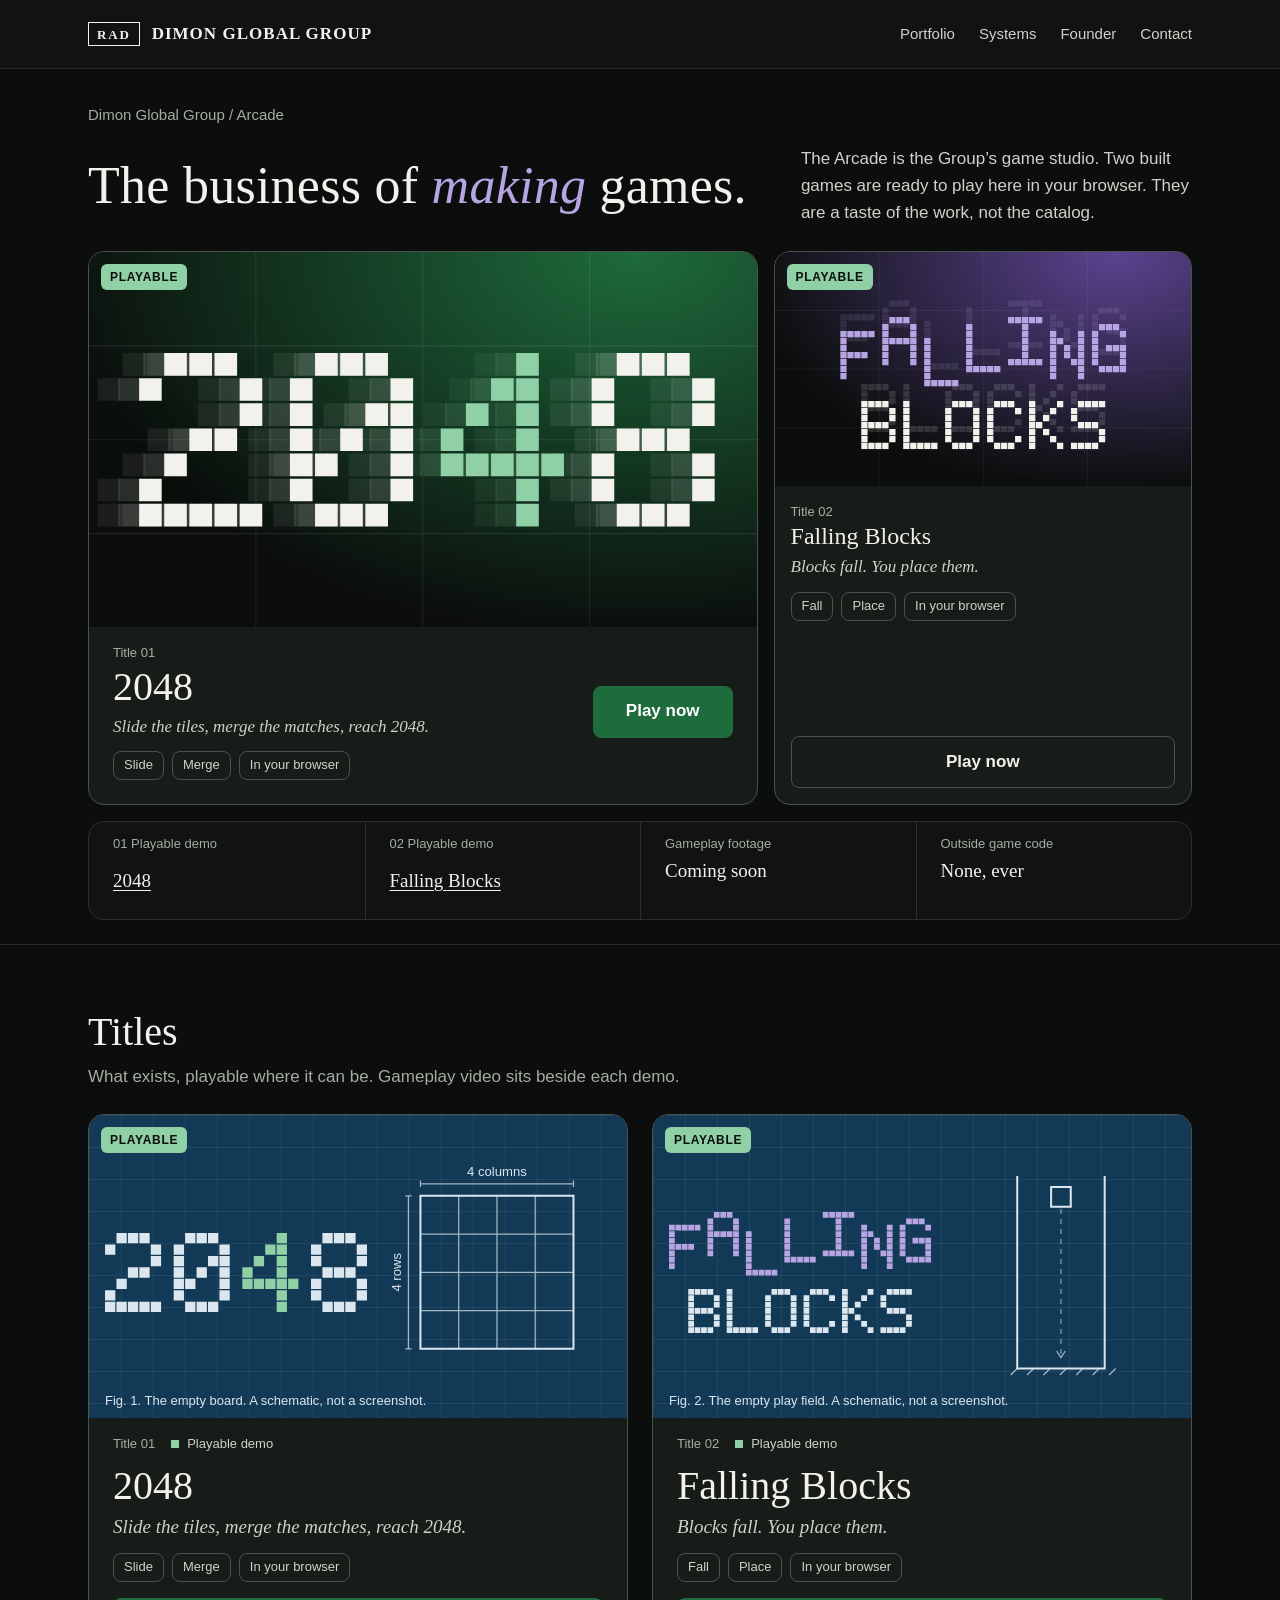
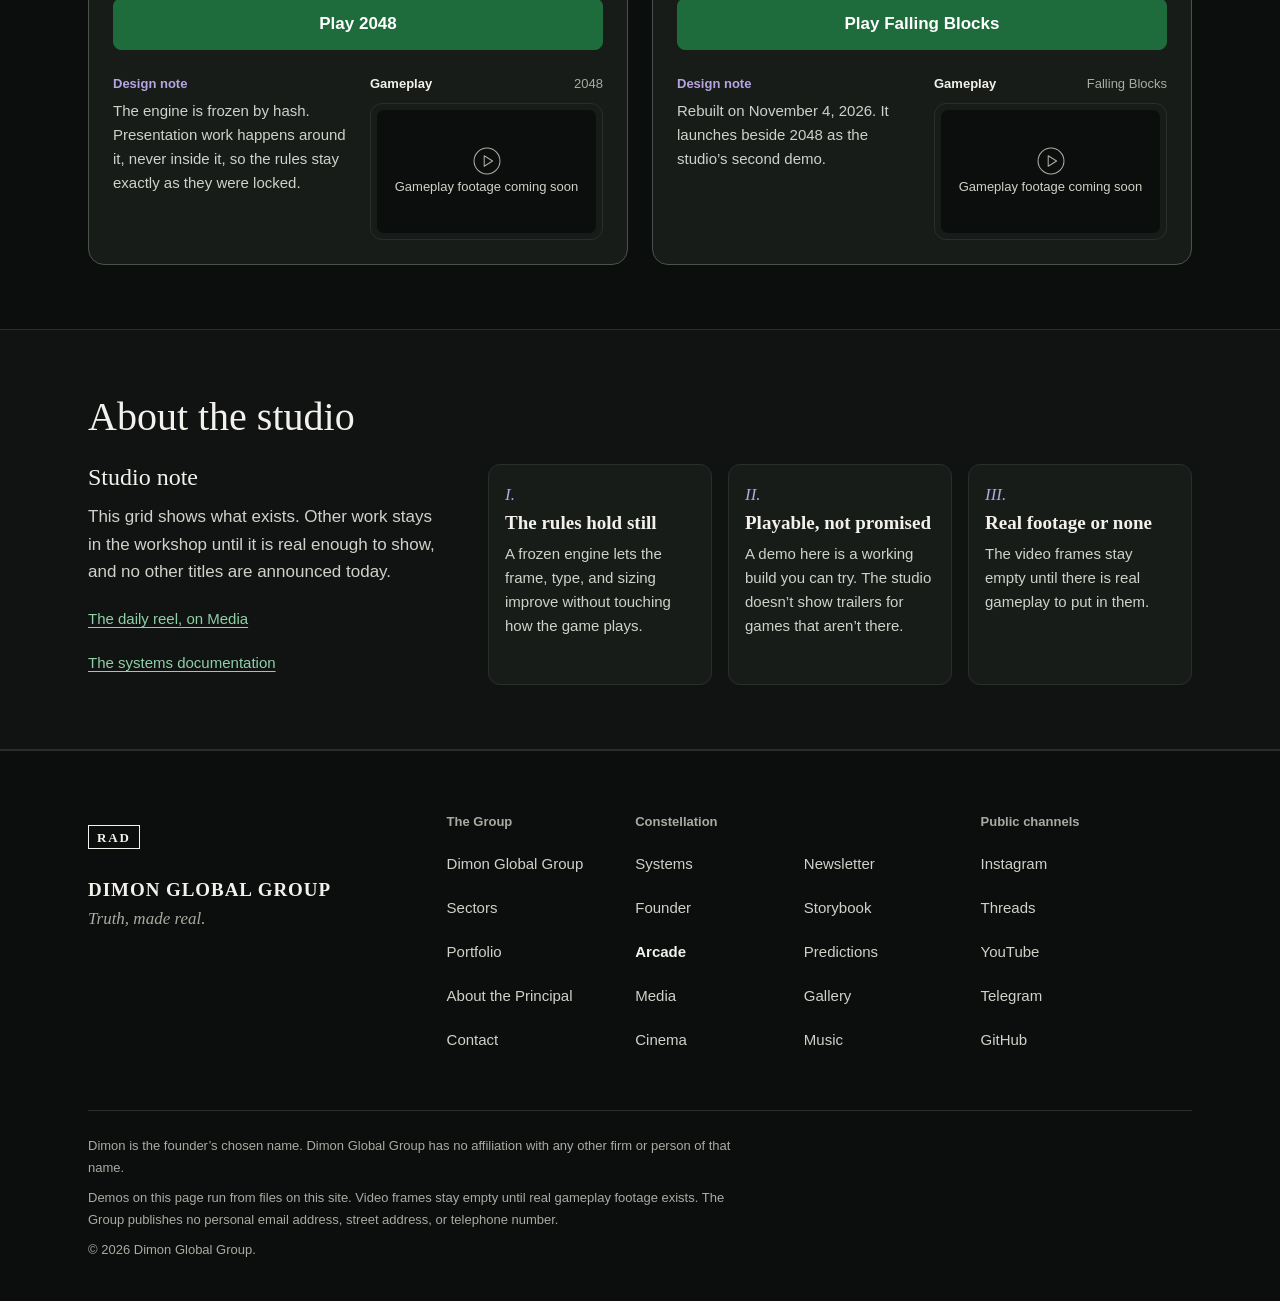
==== dgg-arcade/index.html @ 3ca81ced "Responsive Standard v1: phone-first touch layer — 44px targets, wrapping nav, text floors (CSS only," ====
<!doctype html>
<html lang="en">
<head>
<meta charset="utf-8" />
<meta name="viewport" content="width=device-width, initial-scale=1" />
<meta name="description" content="The Arcade is the game studio of Dimon Global Group: the business of making games. Two built games are playable here, a taste of the work and not the catalog." />
<link rel="canonical" href="https://dimonglobalgroup.github.io/dgg-arcade/" />
<meta property="og:type" content="website" />
<meta property="og:site_name" content="Dimon Global Group" />
<meta property="og:title" content="Arcade — Dimon Global Group" />
<meta property="og:description" content="The Arcade is the game studio of Dimon Global Group: the business of making games. Two built games are playable here, a taste of the work and not the catalog." />
<meta property="og:url" content="https://dimonglobalgroup.github.io/dgg-arcade/" />
<meta name="twitter:card" content="summary" />
<meta name="twitter:title" content="Arcade — Dimon Global Group" />
<meta name="twitter:description" content="The Arcade is the game studio of Dimon Global Group: the business of making games. Two built games are playable here, a taste of the work and not the catalog." />
<script type="application/ld+json">
{"@context": "https://schema.org", "@type": "WebPage", "name": "Arcade — Dimon Global Group", "url": "https://dimonglobalgroup.github.io/dgg-arcade/", "description": "The Arcade is the game studio of Dimon Global Group: the business of making games. Two built games are playable here, a taste of the work and not the catalog.", "isPartOf": {"@type": "WebSite", "name": "Dimon Global Group", "url": "https://dimonglobalgroup.com/"}, "publisher": {"@type": "Organization", "name": "Dimon Global Group", "url": "https://dimonglobalgroup.com/"}}
</script>
<title>Arcade — Dimon Global Group</title>
<meta name="theme-color" content="#101312" />
<link rel="icon" href="data:image/svg+xml,%3Csvg xmlns='http://www.w3.org/2000/svg' viewBox='0 0 64 64'%3E%3Crect width='64' height='64' fill='%23101312'/%3E%3Ctext x='32' y='43' font-family='Georgia,serif' font-size='32' fill='%23f2f1ec' text-anchor='middle'%3ED%3C/text%3E%3C/svg%3E" />
<style>
/* DGG-TOKENS:BEGIN - identical in every page of the estate */
:root{
  /* Colour: ink range (flagship hero and footer values) */
  --ink-950:#0b0e0c; --ink-900:#101312; --ink-800:#181c19;
  --ink-line:#2b2f2c; --ink-line-strong:#4a524b;
  --bone-100:#f2f1ec; --bone-300:#cfd2c9; --bone-500:#a7aca2;
  /* Colour: paper range (flagship body and founder values) */
  --paper-0:#ffffff; --paper-100:#f5f4f0; --paper-200:#eceae3;
  --paper-line:#d8d5cb; --paper-line-strong:#b9b5a8;
  --graphite-900:#16181a; --graphite-700:#3c4043; --graphite-500:#5d6157;
  /* Colour: the two identity accents, one tone for each surface */
  --green-300:#8fd0a6; --green-700:#1e6b3c; --green-600:#2a8a50;
  --purple-300:#b7a4e3; --purple-700:#5b4390;
  --blueprint:#123a56; --blueprint-text:#dbe6ee;

  /* Surface roles: ink is the default surface */
  --surface:var(--ink-900); --surface-raised:var(--ink-800);
  --text:var(--bone-100); --text-soft:var(--bone-300); --text-muted:var(--bone-500);
  --line:var(--ink-line); --line-strong:var(--ink-line-strong);
  --accent:var(--green-300); --accent-2:var(--purple-300);

  /* Type */
  --serif:Georgia, "Times New Roman", Times, serif;
  --sans:-apple-system, "Segoe UI", "Helvetica Neue", Helvetica, Arial, sans-serif;
  --mono:ui-monospace, "SF Mono", Menlo, Consolas, "Liberation Mono", monospace;
  --t-xs:.8125rem; --t-sm:.9375rem; --t-base:1.0625rem; --t-md:1.1875rem; --t-lg:1.5rem;
  --t-xl:clamp(1.75rem, 1.4rem + 1.4vw, 2.5rem);
  --t-2xl:clamp(2.5rem, 1.7rem + 3.6vw, 4.5rem);
  --t-display:clamp(3.5rem, 1.6rem + 7vw, 6.25rem);

  /* Space: 8px grid */
  --s-1:.25rem; --s-2:.5rem; --s-3:.75rem; --s-4:1rem; --s-5:1.5rem;
  --s-6:2rem; --s-7:3rem; --s-8:4rem; --s-9:6rem; --s-10:8rem;

  /* Layout */
  --w-page:74rem; --w-read:45rem; --gutter:clamp(1rem, .4rem + 3vw, 2.5rem);
  --header-h:4.25rem;
}
.on-paper{
  --surface:var(--paper-100); --surface-raised:var(--paper-0);
  --text:var(--graphite-900); --text-soft:var(--graphite-700); --text-muted:var(--graphite-500);
  --line:var(--paper-line); --line-strong:var(--paper-line-strong);
  --accent:var(--green-700); --accent-2:var(--purple-700);
}
.on-ink{
  --surface:var(--ink-900); --surface-raised:var(--ink-800);
  --text:var(--bone-100); --text-soft:var(--bone-300); --text-muted:var(--bone-500);
  --line:var(--ink-line); --line-strong:var(--ink-line-strong);
  --accent:var(--green-300); --accent-2:var(--purple-300);
}
/* DGG-TOKENS:END */
/* DGG-COMPONENTS:BEGIN - shared base, header, footer, buttons */
*,*::before,*::after{ box-sizing:border-box; }
html{ scroll-behavior:smooth; scroll-padding-top:calc(var(--header-h) + var(--s-4)); -webkit-text-size-adjust:100%; }
body{ margin:0; background:var(--surface); color:var(--text); font-family:var(--sans); font-size:var(--t-base); line-height:1.6; -webkit-font-smoothing:antialiased; }
img{ display:block; max-width:100%; height:auto; }
h1,h2,h3,h4{ font-family:var(--serif); font-weight:500; line-height:1.15; margin:0; }
p{ margin:0; }
a{ color:var(--accent); text-decoration:underline; text-decoration-thickness:1px; text-underline-offset:.18em; }
a:hover{ text-decoration-thickness:2px; }
:focus-visible{ outline:2px solid var(--accent); outline-offset:3px; }
.on-paper,.on-ink{ background:var(--surface); color:var(--text); }
.wrap{ max-width:var(--w-page); margin-inline:auto; padding-inline:var(--gutter); }
.skip-link{ position:absolute; left:-9999px; top:0; z-index:50; background:var(--paper-0); color:var(--graphite-900); padding:var(--s-3) var(--s-4); font-size:var(--t-sm); font-weight:600; }
.skip-link:focus{ left:0; }
.visually-hidden{ position:absolute; width:1px; height:1px; overflow:hidden; clip-path:inset(50%); white-space:nowrap; }

.topbar{ position:sticky; top:0; z-index:20; background:var(--ink-900); border-bottom:1px solid var(--ink-line); }
.topbar-in{ display:flex; align-items:center; justify-content:space-between; gap:var(--s-5); min-height:var(--header-h); }
.brand{ display:inline-flex; align-items:center; gap:var(--s-3); color:var(--bone-100); text-decoration:none; }
.mono-mark{ font-family:var(--serif); font-weight:600; font-size:var(--t-xs); letter-spacing:.14em; border:1.5px solid currentColor; padding:.3125rem .5rem .25rem; line-height:1; white-space:nowrap; }
.brand-name{ font-family:var(--serif); font-weight:600; font-size:var(--t-base); letter-spacing:.06em; white-space:nowrap; }
.nav{ display:flex; gap:var(--s-5); font-size:var(--t-sm); }
.nav a{ color:var(--bone-300); text-decoration:none; padding-block:var(--s-2); }
.nav a:hover{ color:var(--green-300); }
.nav a[aria-current="page"]{ color:var(--bone-100); box-shadow:inset 0 -1px 0 var(--green-300); }

.btn{ display:inline-block; padding:.75rem 1.375rem; font-size:var(--t-sm); font-weight:600; border:1px solid var(--line-strong); color:var(--text); text-decoration:none; }
.btn:hover{ border-color:var(--accent); color:var(--accent); }
.btn-solid{ background:var(--green-700); border-color:var(--green-700); color:#fff; }
.btn-solid:hover{ background:var(--green-600); border-color:var(--green-600); color:#fff; }
.btn-row{ display:flex; flex-wrap:wrap; gap:var(--s-3); }

.sec-head{ border-top:1px solid var(--line-strong); padding-top:var(--s-5); margin-bottom:var(--s-6); }
.sec-head h2{ font-size:var(--t-xl); }
.sec-head p{ color:var(--text-muted); margin-top:var(--s-2); }

.frame{ position:relative; border:1px solid var(--line-strong); padding:.625rem; background:var(--surface-raised); }
.frame-inner{ position:relative; overflow:hidden; background:var(--ink-950); }
.frame-inner img{ position:relative; width:100%; object-fit:cover; }
.frame-fallback{ position:absolute; inset:0; display:grid; place-items:center; color:var(--bone-500); }
img.img-missing{ opacity:0; }

.site-foot{ background:var(--ink-950); color:var(--bone-100); border-top:1px solid var(--ink-line); }
.foot-top{ display:grid; grid-template-columns:minmax(14rem,1fr) 2.4fr; gap:var(--s-7); padding-block:var(--s-8) var(--s-7); }
.foot-name{ font-family:var(--serif); font-size:var(--t-md); font-weight:600; letter-spacing:.05em; margin-top:var(--s-4); }
.foot-tag{ font-family:var(--serif); font-style:italic; color:var(--bone-500); }
.foot-nav{ display:grid; grid-template-columns:1fr 2fr 1.35fr; gap:var(--s-6); font-size:var(--t-sm); }
.foot-nav h2{ font-family:var(--sans); font-size:var(--t-xs); font-weight:600; color:var(--bone-500); margin-bottom:var(--s-3); }
.foot-nav ul{ list-style:none; margin:0; padding:0; }
.foot-nav .two-col{ columns:2; column-gap:var(--s-5); }
.foot-nav li{ break-inside:avoid; padding-block:.125rem; }
.foot-nav a{ color:var(--bone-300); text-decoration:none; }
.foot-nav a:hover{ color:var(--green-300); text-decoration:underline; }
.foot-nav a[aria-current="page"]{ color:var(--bone-100); font-weight:600; }
.foot-legal{ border-top:1px solid var(--ink-line); padding-block:var(--s-5) var(--s-6); font-size:var(--t-xs); color:var(--bone-500); line-height:1.7; }
.foot-legal p{ max-width:92ch; margin-bottom:var(--s-2); }

@media (max-width:56rem){
  .foot-top{ grid-template-columns:1fr; gap:var(--s-6); }
  .foot-nav{ grid-template-columns:1fr 1fr; }
  .foot-nav > div:nth-child(2){ grid-column:1 / -1; grid-row:1; }
}
@media (max-width:40rem){
  html{ scroll-padding-top:calc(var(--header-h) + var(--s-7)); }
  .topbar-in{ flex-wrap:wrap; gap:0; padding-block:var(--s-2); }
  .nav{ width:100%; justify-content:space-between; gap:var(--s-3); }
  .brand-name{ font-size:var(--t-sm); }
}
@media (prefers-reduced-motion:reduce){
  html{ scroll-behavior:auto; }
  *,*::before,*::after{ animation:none !important; transition:none !important; }
}
/* DGG-COMPONENTS:END */
/* Shared page parts, same values as the portal */
.hero{ border-bottom:1px solid var(--line); overflow:hidden; }
.hero-eyebrow{ color:var(--text-muted); font-size:var(--t-sm); }
.hero-eyebrow a{ display:inline-flex; align-items:center; min-height:2.75rem; color:inherit; text-decoration:none; }
.hero-eyebrow a:hover{ color:var(--accent); text-decoration:underline; }
.hero-lede{ color:var(--text-soft); max-width:60ch; }
.hero-strip{ display:grid; grid-template-columns:repeat(4,1fr); margin:0; }
.hero-strip > div{ padding:var(--s-3) var(--s-5) var(--s-4); border-left:1px solid var(--line); }
.hero-strip > div:first-child{ border-left:none; }
.hero-strip dt{ color:var(--text-muted); font-size:var(--t-xs); }
.hero-strip dd{ margin:var(--s-1) 0 0; font-family:var(--serif); font-size:var(--t-md); line-height:1.3; }
.hero-strip a{ display:inline-flex; align-items:center; min-width:2.75rem; min-height:2.75rem; color:inherit; }
.hero-strip a:hover{ color:var(--accent); }
.band{ padding-block:var(--s-8); }
.status{ display:inline-flex; align-items:center; gap:var(--s-2); font-size:var(--t-sm); color:var(--text-soft); }
.status::before{ content:""; width:.5rem; height:.5rem; }
.status-live::before{ background:var(--accent); }

/* Arcade storefront skin */
body{ --r-card:1rem; --r-tile:.75rem; --r-ctl:.5rem; background:var(--ink-950); }
.nav a{ display:inline-flex; align-items:center; min-height:2.75rem; }
.topbar .brand,.site-foot .brand{ min-height:2.75rem; }
.foot-nav a{ display:inline-flex; align-items:center; min-width:2.75rem; min-height:2.75rem; }
.foot-nav li{ padding-block:0; }

.btn{ display:inline-flex; align-items:center; justify-content:center; min-height:2.75rem; border-radius:var(--r-ctl); line-height:1.2; text-align:center; }
.btn-sm{ padding:.5rem .875rem; font-size:var(--t-xs); background:var(--ink-950); color:var(--text); font-family:inherit; cursor:pointer; }
.btn-play{ min-height:3.25rem; padding-inline:2rem; font-size:var(--t-base); }

/* One palette per title. Covers, badges and marks all read from these. */
.t-2048{ --tile-ground:var(--green-700); --mark-accent:var(--green-300); }
.t-fb{ --tile-ground:var(--purple-700); --mark-accent:var(--purple-300); }

.badge{ display:inline-flex; align-items:center; min-height:1.625rem; padding:.125rem .5625rem; border-radius:.375rem; background:var(--green-300); color:var(--ink-950); font-size:.75rem; font-weight:700; letter-spacing:.06em; line-height:1; white-space:nowrap; }

.tags{ display:flex; flex-wrap:wrap; gap:var(--s-2); list-style:none; margin:0; padding:0; font-size:var(--t-xs); color:var(--text-soft); }
.tags li{ padding:.1875rem .625rem; border:1px solid var(--line-strong); border-radius:var(--r-ctl); }

/* Store header */
.store-head{ display:grid; grid-template-columns:minmax(0,1.7fr) minmax(0,1fr); gap:var(--s-2) var(--s-7); align-items:center; padding-block:var(--s-5) var(--s-5); }
.store-head .hero-eyebrow{ grid-column:1 / -1; }
.store-head h1{ font-size:clamp(2.25rem, 1.7rem + 2vw, 3.25rem); font-weight:400; line-height:1.04; letter-spacing:.005em; }
.store-head h1 em{ color:var(--accent-2); }

/* Feature slots */
.store-feature{ display:grid; grid-template-columns:minmax(0,1.6fr) minmax(0,1fr); gap:var(--s-4); }
.feat{ display:flex; flex-direction:column; min-width:0; border:1px solid var(--line-strong); border-radius:var(--r-card); background:var(--surface-raised); overflow:hidden; }
.cover{ position:relative; aspect-ratio:16 / 9; color:var(--bone-100); background:radial-gradient(130% 150% at 82% 0, var(--tile-ground) 0, var(--ink-950) 68%); }
.cover svg{ position:absolute; inset:0; width:100%; height:100%; fill:currentColor; }
.m-a{ fill:var(--mark-accent, currentColor); }
.cover .field{ stroke:currentColor; stroke-width:1; opacity:.09; fill:none; }
.cover .trail{ opacity:.14; }
.cover .trail-2{ opacity:.07; }
.cover .badge{ position:absolute; left:var(--s-3); top:var(--s-3); }
.feat-body{ flex:1; display:grid; grid-template-columns:minmax(0,1fr) auto; gap:var(--s-2) var(--s-5); align-items:center; padding:var(--s-4) var(--s-5) var(--s-5); }
.feat-copy{ min-width:0; }
.feat-no{ font-size:var(--t-xs); color:var(--text-muted); }
.feat-title{ font-size:var(--t-xl); }
.feat-one{ font-family:var(--serif); font-style:italic; color:var(--text-soft); margin:var(--s-1) 0 var(--s-3); line-height:1.5; }
.feat-side .feat-title{ font-size:var(--t-lg); }
.feat-side .feat-body{ grid-template-columns:minmax(0,1fr); align-items:start; padding:var(--s-4); grid-template-rows:1fr auto; gap:var(--s-4); }
.feat-side .btn{ width:100%; }

.hero-strip{ margin-block:var(--s-4) var(--s-5); border:1px solid var(--line); border-radius:var(--r-card); background:var(--surface); }

/* Library */
.sec-head{ border-top:none; padding-top:0; margin-bottom:var(--s-5); }
.titles{ display:grid; grid-template-columns:repeat(2,minmax(0,1fr)); gap:var(--s-5); }
.title-card{ display:grid; grid-template-rows:auto 1fr; min-width:0; border:1px solid var(--line-strong); border-radius:var(--r-card); background:var(--surface-raised); overflow:hidden; }

.demo{ display:flex; flex-direction:column; min-width:0; }
.demo [hidden]{ display:none; }
.demo-bar{ position:absolute; z-index:3; left:0; right:0; display:flex; align-items:center; justify-content:space-between; gap:var(--s-3); padding:var(--s-3); pointer-events:none; }
.demo-bar > *{ pointer-events:auto; }
.demo-actions{ display:flex; gap:var(--s-2); }
.demo{ position:relative; }
.demo-stage{ position:relative; aspect-ratio:16 / 9; background:var(--blueprint); background-image:linear-gradient(rgba(219,230,238,.07) 1px, transparent 1px), linear-gradient(90deg, rgba(219,230,238,.07) 1px, transparent 1px); background-size:2rem 2rem; overflow:hidden; }
.demo-stage iframe{ position:absolute; inset:0; width:100%; height:100%; border:0; background:var(--ink-950); z-index:2; }
.demo-poster{ position:absolute; inset:0; margin:0; display:grid; grid-template-columns:minmax(0,1.15fr) minmax(0,1fr); gap:var(--s-4); align-items:center; padding:3rem var(--s-4) 2.25rem; color:var(--blueprint-text); }
.demo-poster .mark{ width:100%; height:auto; max-height:100%; }
.demo-poster .schem{ width:100%; height:100%; min-height:0; }
.demo-poster .schem *{ vector-effect:non-scaling-stroke; }
.demo-poster .ln{ fill:none; stroke:currentColor; stroke-width:1.25; opacity:.72; }
.demo-poster .ln-b{ fill:none; stroke:currentColor; stroke-width:2; }
.demo-poster .dash{ fill:none; stroke:currentColor; stroke-width:1; stroke-dasharray:5 5; opacity:.72; }
.demo-poster .dim{ fill:currentColor; font-family:var(--sans); font-size:24px; }
.demo-poster figcaption{ position:absolute; left:var(--s-4); right:var(--s-4); bottom:var(--s-2); font-size:var(--t-xs); line-height:1.35; }
.demo-msg{ position:absolute; left:var(--s-4); right:var(--s-4); top:3.25rem; z-index:4; background:var(--ink-950); color:var(--bone-100); border:1px solid var(--ink-line-strong); border-radius:var(--r-ctl); padding:var(--s-2) var(--s-3); font-size:var(--t-sm); }

.title-side{ display:flex; flex-direction:column; min-width:0; padding:var(--s-4) var(--s-5) var(--s-5); }
.title-side .no{ display:flex; flex-wrap:wrap; gap:var(--s-1) var(--s-4); align-items:center; font-size:var(--t-xs); color:var(--text-muted); }
.title-side .status{ font-size:var(--t-xs); }
.title-side h3{ font-size:var(--t-xl); margin-top:var(--s-2); }
.title-side .one{ font-family:var(--serif); font-style:italic; font-size:var(--t-md); color:var(--text-soft); margin:var(--s-1) 0 var(--s-3); line-height:1.5; }
.title-actions{ display:flex; margin-top:var(--s-4); }
.title-actions .btn{ flex:1; }
.is-playing .demo-play{ display:none; }

.title-more{ display:grid; grid-template-columns:minmax(0,1fr) minmax(0,1fr); gap:var(--s-5); margin-top:auto; padding-top:var(--s-5); align-items:start; }
.note-label{ font-size:var(--t-xs); font-weight:600; color:var(--accent-2); }
.design{ color:var(--text-soft); font-size:var(--t-sm); margin-top:var(--s-1); max-width:52ch; }

.watch{ margin:0; }
.watch-head{ display:flex; justify-content:space-between; gap:var(--s-3); font-size:var(--t-xs); color:var(--text-muted); padding-bottom:var(--s-2); }
.watch-head b{ color:var(--text); font-weight:600; }
.frame{ border-color:var(--line); border-radius:var(--r-tile); padding:.375rem; }
.frame-inner{ border-radius:.4375rem; }
.watch-screen{ aspect-ratio:16 / 9; display:grid; place-content:center; justify-items:center; gap:var(--s-1); color:var(--bone-300); text-align:center; padding:var(--s-2); }
.watch-screen video{ position:absolute; inset:0; width:100%; height:100%; object-fit:contain; background:var(--ink-950); }
.watch-glyph{ width:1.75rem; height:1.75rem; color:var(--bone-500); }
.watch-screen p{ font-size:var(--t-xs); line-height:1.3; }

/* A launched title takes the whole row, with its footage frame beside the demo. */
.titles.has-player .title-card{ grid-column:1 / -1; grid-template-columns:minmax(0,1.5fr) minmax(0,1fr); grid-template-rows:auto; }
.title-card.is-playing{ order:-1; border-color:var(--accent); }
.titles.has-player .title-more{ grid-template-columns:minmax(0,1fr); }
.is-playing .demo-bar{ position:static; flex-wrap:wrap; min-height:3.5rem; padding:var(--s-2) var(--s-4); border-bottom:1px solid var(--line); background:var(--surface-raised); }
.is-playing .demo-stage{ aspect-ratio:auto; flex:1 0 auto; height:clamp(30rem, 74vh, 40rem); min-height:30rem; }

/* About the studio */
.studio{ background:var(--surface); border-block:1px solid var(--line); }
.note-card{ display:grid; grid-template-columns:minmax(0,1fr) minmax(0,2fr); gap:var(--s-6) var(--s-7); }
.note-card h3{ font-size:var(--t-lg); }
.note-card .lead{ color:var(--text-soft); margin-top:var(--s-3); max-width:44ch; }
.note-card .more{ margin-top:var(--s-3); font-size:var(--t-sm); display:flex; flex-direction:column; align-items:flex-start; }
.note-card .more a{ display:inline-flex; align-items:center; min-height:2.75rem; }
.practice{ margin:0; padding:0; list-style:none; display:grid; grid-template-columns:repeat(3,minmax(0,1fr)); gap:var(--s-4); }
.practice li{ padding:var(--s-4); border:1px solid var(--line); border-radius:var(--r-tile); background:var(--surface-raised); }
.practice .pn{ font-family:var(--serif); font-style:italic; color:var(--accent-2); }
.practice h4{ font-size:var(--t-md); font-weight:600; margin-top:var(--s-1); }
.practice p{ font-size:var(--t-sm); color:var(--text-soft); margin-top:var(--s-2); }

@media (max-width:72rem){
  .title-more{ grid-template-columns:minmax(0,1fr); }
}
@media (max-width:62rem){
  .store-head{ grid-template-columns:1fr; }
  .store-feature{ grid-template-columns:1fr; }
  .feat-side{ display:grid; grid-template-columns:minmax(0,1fr) minmax(0,1fr); }
  .note-card{ grid-template-columns:1fr; }
  .demo-stage{ aspect-ratio:3 / 2; }
  .demo-poster{ padding:3rem var(--s-3) 3rem; gap:var(--s-3); }
  .demo-poster figcaption{ left:var(--s-3); right:var(--s-3); }
  .demo-poster .dim{ font-size:32px; }
  .titles.has-player .title-card{ grid-template-columns:minmax(0,1fr); }
}
@media (max-width:48rem){
  .band{ padding-block:var(--s-7); }
  .hero-strip{ grid-template-columns:1fr 1fr; }
  .hero-strip > div:nth-child(odd){ border-left:none; }
  .hero-strip > div:nth-child(n+3){ border-top:1px solid var(--line); }
  .titles{ grid-template-columns:minmax(0,1fr); }
  .practice{ grid-template-columns:minmax(0,1fr); }
}
@media (max-width:40rem){
  .feat-body{ grid-template-columns:minmax(0,1fr); padding:var(--s-4); gap:var(--s-4); }
  .feat-body .btn{ width:100%; }
  .feat-side{ display:flex; }
  .is-playing .demo-stage{ height:calc(100vh - 11rem); height:calc(100svh - 11rem); min-height:26rem; max-height:40rem; }
  .is-playing .demo-bar{ padding-inline:var(--s-3); }
  .title-side{ padding:var(--s-4); }
}
@media (hover:hover){
  .feat,.title-card{ transition:border-color .15s ease; }
  .feat:hover,.title-card:hover{ border-color:var(--accent); }
}
</style>
<style>
/* ==== ESTATE RESPONSIVE STANDARD v1 — 2026-11-10 ====
   Phone-first touch layer for the whole public estate (Robert's order,
   Nov 10 2026: every public page adapts to phone, tablet, and desktop).
   Additive only: every rule sits inside the small-screen query below,
   so desktop rendering is unchanged. No images touched; CSS sizing only.
   Standard + regression gate: RESPONSIVE-STANDARD.md in this project.
   Verify at 390 / 768 / 1280 before any deploy. */
@media (max-width: 820px) {
  .brand { min-height: 44px; display: inline-flex; align-items: center; }
  .topbar .nav { flex-wrap: wrap; }
  .topbar .nav a { min-height: 44px; display: inline-flex; align-items: center; padding-left: .55rem; padding-right: .55rem; }
  .foot-nav a { min-height: 44px; display: flex; align-items: center; }
  .constellation a { min-height: 44px; }
  .toc a { min-height: 44px; display: flex; align-items: center; }
  .tabs a, .jump a, .rail a { min-height: 44px; display: inline-flex; align-items: center; padding-left: .55rem; padding-right: .55rem; }
  .btn { min-height: 44px; display: inline-flex; align-items: center; justify-content: center; }
  img, video, canvas { max-width: 100%; height: auto; }
  p.more a { min-height: 44px; display: inline-flex; align-items: center; }
}
</style>
</head>
<body>
<a class="skip-link" href="#main">Skip to content</a>
<header class="topbar">
  <div class="wrap topbar-in">
    <a class="brand" href="https://dimonglobalgroup.com/" aria-label="Dimon Global Group, home">
      <span class="mono-mark">RAD</span>
      <span class="brand-name">DIMON GLOBAL GROUP</span>
    </a>
    <nav class="nav" aria-label="Primary">
      <a href="https://dimonglobalgroup.com/#portfolio">Portfolio</a>
      <a href="https://dimonglobalgroup.github.io/">Systems</a>
      <a href="https://dimonglobalgroup.github.io/dgg-founder/">Founder</a>
      <a href="https://dimonglobalgroup.com/#contact">Contact</a>
    </nav>
  </div>
</header>
<svg width="0" height="0" class="visually-hidden" aria-hidden="true" focusable="false">
  <symbol id="mark-2048" viewBox="0 0 229 69"><path d="M10 0h9v9h-9zM20 0h9v9h-9zM30 0h9v9h-9zM0 10h9v9h-9zM40 10h9v9h-9zM40 20h9v9h-9zM20 30h9v9h-9zM30 30h9v9h-9zM10 40h9v9h-9zM0 50h9v9h-9zM0 60h9v9h-9zM10 60h9v9h-9zM20 60h9v9h-9zM30 60h9v9h-9zM40 60h9v9h-9zM70 0h9v9h-9zM80 0h9v9h-9zM90 0h9v9h-9zM60 10h9v9h-9zM100 10h9v9h-9zM60 20h9v9h-9zM90 20h9v9h-9zM100 20h9v9h-9zM60 30h9v9h-9zM80 30h9v9h-9zM100 30h9v9h-9zM60 40h9v9h-9zM70 40h9v9h-9zM100 40h9v9h-9zM60 50h9v9h-9zM100 50h9v9h-9zM70 60h9v9h-9zM80 60h9v9h-9zM90 60h9v9h-9zM190 0h9v9h-9zM200 0h9v9h-9zM210 0h9v9h-9zM180 10h9v9h-9zM220 10h9v9h-9zM180 20h9v9h-9zM220 20h9v9h-9zM190 30h9v9h-9zM200 30h9v9h-9zM210 30h9v9h-9zM180 40h9v9h-9zM220 40h9v9h-9zM180 50h9v9h-9zM220 50h9v9h-9zM190 60h9v9h-9zM200 60h9v9h-9zM210 60h9v9h-9z" /><path class="m-a" d="M150 0h9v9h-9zM140 10h9v9h-9zM150 10h9v9h-9zM130 20h9v9h-9zM150 20h9v9h-9zM120 30h9v9h-9zM150 30h9v9h-9zM120 40h9v9h-9zM130 40h9v9h-9zM140 40h9v9h-9zM150 40h9v9h-9zM160 40h9v9h-9zM150 50h9v9h-9zM150 60h9v9h-9z" /></symbol>
  <symbol id="mark-fb" viewBox="0 0 409 189"><path class="m-a" d="M0 20h9v9h-9zM10 20h9v9h-9zM20 20h9v9h-9zM30 20h9v9h-9zM40 20h9v9h-9zM0 30h9v9h-9zM0 40h9v9h-9zM0 50h9v9h-9zM10 50h9v9h-9zM20 50h9v9h-9zM30 50h9v9h-9zM0 60h9v9h-9zM0 70h9v9h-9zM0 80h9v9h-9zM70 0h9v9h-9zM80 0h9v9h-9zM90 0h9v9h-9zM60 10h9v9h-9zM100 10h9v9h-9zM60 20h9v9h-9zM100 20h9v9h-9zM60 30h9v9h-9zM70 30h9v9h-9zM80 30h9v9h-9zM90 30h9v9h-9zM100 30h9v9h-9zM60 40h9v9h-9zM100 40h9v9h-9zM60 50h9v9h-9zM100 50h9v9h-9zM60 60h9v9h-9zM100 60h9v9h-9zM120 30h9v9h-9zM120 40h9v9h-9zM120 50h9v9h-9zM120 60h9v9h-9zM120 70h9v9h-9zM120 80h9v9h-9zM120 90h9v9h-9zM130 90h9v9h-9zM140 90h9v9h-9zM150 90h9v9h-9zM160 90h9v9h-9zM180 10h9v9h-9zM180 20h9v9h-9zM180 30h9v9h-9zM180 40h9v9h-9zM180 50h9v9h-9zM180 60h9v9h-9zM180 70h9v9h-9zM190 70h9v9h-9zM200 70h9v9h-9zM210 70h9v9h-9zM220 70h9v9h-9zM240 0h9v9h-9zM250 0h9v9h-9zM260 0h9v9h-9zM270 0h9v9h-9zM280 0h9v9h-9zM260 10h9v9h-9zM260 20h9v9h-9zM260 30h9v9h-9zM260 40h9v9h-9zM260 50h9v9h-9zM240 60h9v9h-9zM250 60h9v9h-9zM260 60h9v9h-9zM270 60h9v9h-9zM280 60h9v9h-9zM300 20h9v9h-9zM340 20h9v9h-9zM300 30h9v9h-9zM310 30h9v9h-9zM340 30h9v9h-9zM300 40h9v9h-9zM320 40h9v9h-9zM340 40h9v9h-9zM300 50h9v9h-9zM320 50h9v9h-9zM340 50h9v9h-9zM300 60h9v9h-9zM330 60h9v9h-9zM340 60h9v9h-9zM300 70h9v9h-9zM340 70h9v9h-9zM300 80h9v9h-9zM340 80h9v9h-9zM370 10h9v9h-9zM380 10h9v9h-9zM390 10h9v9h-9zM360 20h9v9h-9zM400 20h9v9h-9zM360 30h9v9h-9zM360 40h9v9h-9zM380 40h9v9h-9zM390 40h9v9h-9zM400 40h9v9h-9zM360 50h9v9h-9zM400 50h9v9h-9zM360 60h9v9h-9zM400 60h9v9h-9zM370 70h9v9h-9zM380 70h9v9h-9zM390 70h9v9h-9zM400 70h9v9h-9z" /><path d="M30 120h9v9h-9zM40 120h9v9h-9zM50 120h9v9h-9zM60 120h9v9h-9zM30 130h9v9h-9zM70 130h9v9h-9zM30 140h9v9h-9zM70 140h9v9h-9zM30 150h9v9h-9zM40 150h9v9h-9zM50 150h9v9h-9zM60 150h9v9h-9zM30 160h9v9h-9zM70 160h9v9h-9zM30 170h9v9h-9zM70 170h9v9h-9zM30 180h9v9h-9zM40 180h9v9h-9zM50 180h9v9h-9zM60 180h9v9h-9zM90 120h9v9h-9zM90 130h9v9h-9zM90 140h9v9h-9zM90 150h9v9h-9zM90 160h9v9h-9zM90 170h9v9h-9zM90 180h9v9h-9zM100 180h9v9h-9zM110 180h9v9h-9zM120 180h9v9h-9zM130 180h9v9h-9zM160 120h9v9h-9zM170 120h9v9h-9zM180 120h9v9h-9zM150 130h9v9h-9zM190 130h9v9h-9zM150 140h9v9h-9zM190 140h9v9h-9zM150 150h9v9h-9zM190 150h9v9h-9zM150 160h9v9h-9zM190 160h9v9h-9zM150 170h9v9h-9zM190 170h9v9h-9zM160 180h9v9h-9zM170 180h9v9h-9zM180 180h9v9h-9zM220 120h9v9h-9zM230 120h9v9h-9zM240 120h9v9h-9zM210 130h9v9h-9zM250 130h9v9h-9zM210 140h9v9h-9zM210 150h9v9h-9zM210 160h9v9h-9zM210 170h9v9h-9zM250 170h9v9h-9zM220 180h9v9h-9zM230 180h9v9h-9zM240 180h9v9h-9zM270 120h9v9h-9zM310 120h9v9h-9zM270 130h9v9h-9zM300 130h9v9h-9zM270 140h9v9h-9zM290 140h9v9h-9zM270 150h9v9h-9zM280 150h9v9h-9zM270 160h9v9h-9zM290 160h9v9h-9zM270 170h9v9h-9zM300 170h9v9h-9zM270 180h9v9h-9zM310 180h9v9h-9zM340 120h9v9h-9zM350 120h9v9h-9zM360 120h9v9h-9zM370 120h9v9h-9zM330 130h9v9h-9zM330 140h9v9h-9zM340 150h9v9h-9zM350 150h9v9h-9zM360 150h9v9h-9zM370 160h9v9h-9zM370 170h9v9h-9zM330 180h9v9h-9zM340 180h9v9h-9zM350 180h9v9h-9zM360 180h9v9h-9z" /></symbol>
</svg>
<div class="hero" id="top">
  <div class="wrap">
    <div class="store-head">
      <p class="hero-eyebrow"><a href="https://dimonglobalgroup.com/">Dimon Global Group</a> / Arcade</p>
      <h1>The business of <em>making</em> games.</h1>
      <p class="hero-lede">The Arcade is the Group&rsquo;s game studio. Two built games are ready to play here in your browser. They are a taste of the work, not the catalog.</p>
    </div>
    <div class="store-feature">
      <article class="feat feat-main t-2048" aria-labelledby="feat-2048-h">
        <div class="cover">
          <svg viewBox="0 0 640 360" preserveAspectRatio="xMidYMid slice" aria-hidden="true" focusable="false">
            <path class="field" d="M0 90h640M0 180h640M0 270h640M160 0v360M320 0v360M480 0v360" />
            <use class="trail-2" href="#mark-2048" x="8" y="96" width="552" height="168" />
            <use class="trail" href="#mark-2048" x="28" y="96" width="552" height="168" />
            <use href="#mark-2048" x="48" y="96" width="552" height="168" />
          </svg>
          <span class="badge">PLAYABLE</span>
        </div>
        <div class="feat-body">
          <div class="feat-copy">
            <p class="feat-no">Title 01</p>
            <h2 class="feat-title" id="feat-2048-h">2048</h2>
            <p class="feat-one">Slide the tiles, merge the matches, reach 2048.</p>
            <ul class="tags" aria-label="Tags"><li>Slide</li><li>Merge</li><li>In your browser</li></ul>
          </div>
          <a class="btn btn-solid btn-play" href="games/2048/index.html" data-launch="title-2048" aria-label="Play now: 2048">Play now</a>
        </div>
      </article>
      <article class="feat feat-side t-fb" aria-labelledby="feat-fb-h">
        <div class="cover">
          <svg viewBox="0 0 640 360" preserveAspectRatio="xMidYMid slice" aria-hidden="true" focusable="false">
            <path class="field" d="M0 90h640M0 180h640M0 270h640M160 0v360M320 0v360M480 0v360" />
            <use class="trail" href="#mark-fb" x="100" y="74" width="440" height="203" />
            <use href="#mark-fb" x="100" y="100" width="440" height="203" />
          </svg>
          <span class="badge">PLAYABLE</span>
        </div>
        <div class="feat-body">
          <div class="feat-copy">
            <p class="feat-no">Title 02</p>
            <h2 class="feat-title" id="feat-fb-h">Falling Blocks</h2>
            <p class="feat-one">Blocks fall. You place them.</p>
            <ul class="tags" aria-label="Tags"><li>Fall</li><li>Place</li><li>In your browser</li></ul>
          </div>
          <a class="btn btn-play" href="games/falling-blocks/index.html" data-launch="title-falling-blocks" aria-label="Play now: Falling Blocks">Play now</a>
        </div>
      </article>
    </div>
    <dl class="hero-strip" aria-label="Studio index">
      <div><dt>01 Playable demo</dt><dd><a href="#title-2048">2048</a></dd></div>
      <div><dt>02 Playable demo</dt><dd><a href="#title-falling-blocks">Falling Blocks</a></dd></div>
      <div><dt>Gameplay footage</dt><dd>Coming soon</dd></div>
      <div><dt>Outside game code</dt><dd>None, ever</dd></div>
    </dl>
  </div>
</div>

<main id="main">
  <section id="titles" class="band">
    <div class="wrap">
      <div class="sec-head">
        <h2>Titles</h2>
        <p>What exists, playable where it can be. Gameplay video sits beside each demo.</p>
      </div>
      <div class="titles">

        <article class="title-card t-2048" id="title-2048" aria-labelledby="title-2048-h">
          <div class="demo" data-title="2048">
            <div class="demo-bar">
              <span class="badge">PLAYABLE</span>
              <div class="demo-actions">
                <a class="btn btn-sm demo-full" href="games/2048/index.html" hidden>Full page</a>
                <button class="btn btn-sm demo-stop" type="button" hidden>Stop</button>
              </div>
            </div>
            <div class="demo-stage">
              <figure class="demo-poster">
                <svg class="mark" viewBox="0 0 229 69" aria-hidden="true" focusable="false" fill="currentColor"><use href="#mark-2048" /></svg>
                <svg class="schem" viewBox="0 0 400 400" preserveAspectRatio="xMidYMid meet" aria-hidden="true" focusable="false">
                  <path class="ln-b" d="M60 60h280v280H60z" />
                  <path class="ln" d="M130 60v280M200 60v280M270 60v280M60 130h280M60 200h280M60 270h280" />
                  <path class="ln" d="M60 38h280M60 32v12M340 32v12M38 60v280M32 60h12M32 340h12" />
                  <text class="dim" x="200" y="24" text-anchor="middle">4 columns</text>
                  <text class="dim" x="24" y="200" text-anchor="middle" transform="rotate(-90 24 200)">4 rows</text>
                </svg>
                <figcaption>Fig. 1. The empty board. A schematic, not a screenshot.</figcaption>
              </figure>
              <p class="demo-msg" role="status" hidden>This demo isn&rsquo;t available in this build.</p>
            </div>
          </div>
          <div class="title-side">
            <p class="no"><span>Title 01</span><span class="status status-live">Playable demo</span></p>
            <h3 id="title-2048-h">2048</h3>
            <p class="one">Slide the tiles, merge the matches, reach 2048.</p>
            <ul class="tags" aria-label="Tags"><li>Slide</li><li>Merge</li><li>In your browser</li></ul>
            <div class="title-actions"><a class="btn btn-solid btn-play demo-play" href="games/2048/index.html">Play 2048</a></div>
            <div class="title-more">
              <div>
                <p class="note-label">Design note</p>
                <p class="design">The engine is frozen by hash. Presentation work happens around it, never inside it, so the rules stay exactly as they were locked.</p>
              </div>
              <figure class="watch">
                <figcaption class="watch-head"><b>Gameplay</b><span>2048</span></figcaption>
                <div class="frame"><div class="frame-inner watch-screen" data-clip-slot="2048">
                  <!-- Clip slot: replace the two lines below with a same-origin <video controls preload="none" src="..."></video> -->
                  <svg class="watch-glyph" viewBox="0 0 40 40" aria-hidden="true" focusable="false"><circle cx="20" cy="20" r="18.5" fill="none" stroke="currentColor" stroke-width="1.5" /><path d="M16 12.5v15L28 20z" fill="none" stroke="currentColor" stroke-width="1.5" stroke-linejoin="round" /></svg>
                  <p>Gameplay footage coming soon</p>
                </div></div>
              </figure>
            </div>
          </div>
        </article>

        <article class="title-card t-fb" id="title-falling-blocks" aria-labelledby="title-falling-blocks-h">
          <div class="demo" data-title="Falling Blocks">
            <div class="demo-bar">
              <span class="badge">PLAYABLE</span>
              <div class="demo-actions">
                <a class="btn btn-sm demo-full" href="games/falling-blocks/index.html" hidden>Full page</a>
                <button class="btn btn-sm demo-stop" type="button" hidden>Stop</button>
              </div>
            </div>
            <div class="demo-stage">
              <figure class="demo-poster">
                <svg class="mark" viewBox="0 0 409 189" aria-hidden="true" focusable="false" fill="currentColor"><use href="#mark-fb" /></svg>
                <svg class="schem" viewBox="0 0 400 400" preserveAspectRatio="xMidYMid meet" aria-hidden="true" focusable="false">
                  <path class="ln-b" d="M120 24v352h160V24" />
                  <path class="ln" d="M120 376l-12 12M150 376l-12 12M180 376l-12 12M210 376l-12 12M240 376l-12 12M270 376l-12 12M300 376l-12 12" />
                  <path class="ln-b" d="M182 44h36v36h-36z" />
                  <path class="dash" d="M200 84v270" />
                  <path class="ln" d="M192 344l8 12 8-12" />
                </svg>
                <figcaption>Fig. 2. The empty play field. A schematic, not a screenshot.</figcaption>
              </figure>
              <p class="demo-msg" role="status" hidden>This demo isn&rsquo;t available in this build.</p>
            </div>
          </div>
          <div class="title-side">
            <p class="no"><span>Title 02</span><span class="status status-live">Playable demo</span></p>
            <h3 id="title-falling-blocks-h">Falling Blocks</h3>
            <p class="one">Blocks fall. You place them.</p>
            <ul class="tags" aria-label="Tags"><li>Fall</li><li>Place</li><li>In your browser</li></ul>
            <div class="title-actions"><a class="btn btn-solid btn-play demo-play" href="games/falling-blocks/index.html">Play Falling Blocks</a></div>
            <div class="title-more">
              <div>
                <p class="note-label">Design note</p>
                <p class="design">Rebuilt on November 4, 2026. It launches beside 2048 as the studio&rsquo;s second demo.</p>
              </div>
              <figure class="watch">
                <figcaption class="watch-head"><b>Gameplay</b><span>Falling Blocks</span></figcaption>
                <div class="frame"><div class="frame-inner watch-screen" data-clip-slot="falling-blocks">
                  <!-- Clip slot: replace the two lines below with a same-origin <video controls preload="none" src="..."></video> -->
                  <svg class="watch-glyph" viewBox="0 0 40 40" aria-hidden="true" focusable="false"><circle cx="20" cy="20" r="18.5" fill="none" stroke="currentColor" stroke-width="1.5" /><path d="M16 12.5v15L28 20z" fill="none" stroke="currentColor" stroke-width="1.5" stroke-linejoin="round" /></svg>
                  <p>Gameplay footage coming soon</p>
                </div></div>
              </figure>
            </div>
          </div>
        </article>

      </div>
    </div>
  </section>

  <section class="band studio" aria-labelledby="studio-h">
    <div class="wrap">
      <div class="sec-head">
        <h2 id="studio-h">About the studio</h2>
      </div>
      <article class="note-card" id="studio-note" aria-labelledby="studio-note-h">
        <div>
          <h3 id="studio-note-h">Studio note</h3>
          <p class="lead">This grid shows what exists. Other work stays in the workshop until it is real enough to show, and no other titles are announced today.</p>
          <p class="more"><a href="https://dimonglobalgroup.github.io/dgg-media/">The daily reel, on Media</a><a href="https://dimonglobalgroup.github.io/">The systems documentation</a></p>
        </div>
        <ol class="practice">
          <li><span class="pn">I.</span><div><h4>The rules hold still</h4><p>A frozen engine lets the frame, type, and sizing improve without touching how the game plays.</p></div></li>
          <li><span class="pn">II.</span><div><h4>Playable, not promised</h4><p>A demo here is a working build you can try. The studio doesn&rsquo;t show trailers for games that aren&rsquo;t there.</p></div></li>
          <li><span class="pn">III.</span><div><h4>Real footage or none</h4><p>The video frames stay empty until there is real gameplay to put in them.</p></div></li>
        </ol>
      </article>
    </div>
  </section>
</main>
<footer class="site-foot">
  <div class="wrap">
    <div class="foot-top">
      <div>
        <a class="brand" href="https://dimonglobalgroup.com/" aria-label="Dimon Global Group, home"><span class="mono-mark">RAD</span></a>
        <p class="foot-name">DIMON GLOBAL GROUP</p>
        <p class="foot-tag">Truth, made real.</p>
      </div>
      <nav class="foot-nav" aria-label="Footer">
        <div>
          <h2>The Group</h2>
          <ul>
          <li><a href="https://dimonglobalgroup.com/">Dimon Global Group</a></li>
          <li><a href="https://dimonglobalgroup.com/#sectors">Sectors</a></li>
          <li><a href="https://dimonglobalgroup.com/#portfolio">Portfolio</a></li>
          <li><a href="https://dimonglobalgroup.com/#about">About the Principal</a></li>
          <li><a href="https://dimonglobalgroup.com/#contact">Contact</a></li>
          </ul>
        </div>
        <div>
          <h2>Constellation</h2>
          <ul class="two-col">
          <li><a href="https://dimonglobalgroup.github.io/">Systems</a></li>
          <li><a href="https://dimonglobalgroup.github.io/dgg-founder/">Founder</a></li>
          <li><a href="https://dimonglobalgroup.github.io/dgg-arcade/" aria-current="page">Arcade</a></li>
          <li><a href="https://dimonglobalgroup.github.io/dgg-media/">Media</a></li>
          <li><a href="https://dimonglobalgroup.github.io/dgg-cinema/">Cinema</a></li>
          <li><a href="https://dimonglobalgroup.github.io/dgg-newsletter/">Newsletter</a></li>
          <li><a href="https://dimonglobalgroup.github.io/dgg-storybook/">Storybook</a></li>
          <li><a href="https://dimonglobalgroup.github.io/dgg-predictions/">Predictions</a></li>
          <li><a href="https://dimonglobalgroup.github.io/dgg-gallery/">Gallery</a></li>
          <li><a href="https://dimonglobalgroup.github.io/dgg-music/">Music</a></li>
          </ul>
        </div>
        <div>
          <h2>Public channels</h2>
          <ul>
          <li><a href="https://www.instagram.com/thearchitectrad" target="_blank" rel="noopener">Instagram</a></li>
          <li><a href="https://www.threads.net/@thearchitectrad" target="_blank" rel="noopener">Threads</a></li>
          <li><a href="https://www.youtube.com/@RobertDonaldson-rad" target="_blank" rel="noopener">YouTube</a></li>
          <li><a href="https://t.me/RAD_Dimon" target="_blank" rel="noopener">Telegram</a></li>
          <li><a href="https://github.com/DimonGlobalGroup" target="_blank" rel="noopener">GitHub</a></li>
          </ul>
        </div>
      </nav>
    </div>
    <div class="foot-legal">
      <p>Dimon is the founder&rsquo;s chosen name. Dimon Global Group has no affiliation with any other firm or person of that name.</p>
      <p>Demos on this page run from files on this site. Video frames stay empty until real gameplay footage exists. The Group publishes no personal email address, street address, or telephone number.</p>
      <p>&copy; <span id="yr">2026</span> Dimon Global Group.</p>
    </div>
  </div>
</footer>
<script>
(function(){
  var y=document.getElementById('yr'); if(y){ y.textContent=new Date().getFullYear(); }
  var active=null, grid=document.querySelector('.titles');
  document.querySelectorAll('.title-card').forEach(function(card){
    var d=card.querySelector('.demo'), stage=card.querySelector('.demo-stage'), play=card.querySelector('.demo-play'),
        stop=card.querySelector('.demo-stop'), full=card.querySelector('.demo-full'),
        msg=card.querySelector('.demo-msg'), frame=null, api={};
    var src=play.getAttribute('href');
    api.close=function(refocus){
      if(frame){ frame.remove(); frame=null; }
      card.classList.remove('is-playing');
      stop.hidden=true; full.hidden=true;
      if(active===api){ active=null; grid.classList.remove('has-player'); }
      if(refocus){ play.focus(); }
    };
    function open(){
      if(active){ active.close(false); }
      msg.hidden=true;
      frame=document.createElement('iframe');
      frame.src=src;
      frame.title=d.dataset.title+', playable demo';
      frame.addEventListener('load',function(){ try{ frame.contentWindow.focus(); }catch(e){} });
      stage.appendChild(frame);
      card.classList.add('is-playing');
      grid.classList.add('has-player');
      stop.hidden=false; full.hidden=false;
      active=api;
      card.scrollIntoView({block:'start'});
    }
    function refuse(){
      msg.hidden=false;
      card.scrollIntoView({block:'start'});
    }
    function launch(e){
      if(e.metaKey || e.ctrlKey || e.shiftKey || e.altKey){ return; }
      e.preventDefault();
      if(location.protocol==='file:' || !window.fetch){ open(); return; }
      fetch(src,{method:'HEAD',cache:'no-store'})
        .then(function(r){ if(r.ok){ open(); }else{ refuse(); } })
        .catch(refuse);
    }
    play.addEventListener('click',launch);
    document.querySelectorAll('[data-launch="'+card.id+'"]').forEach(function(a){ a.addEventListener('click',launch); });
    stop.addEventListener('click',function(){ api.close(true); });
  });
})();
</script>
</body>
</html>
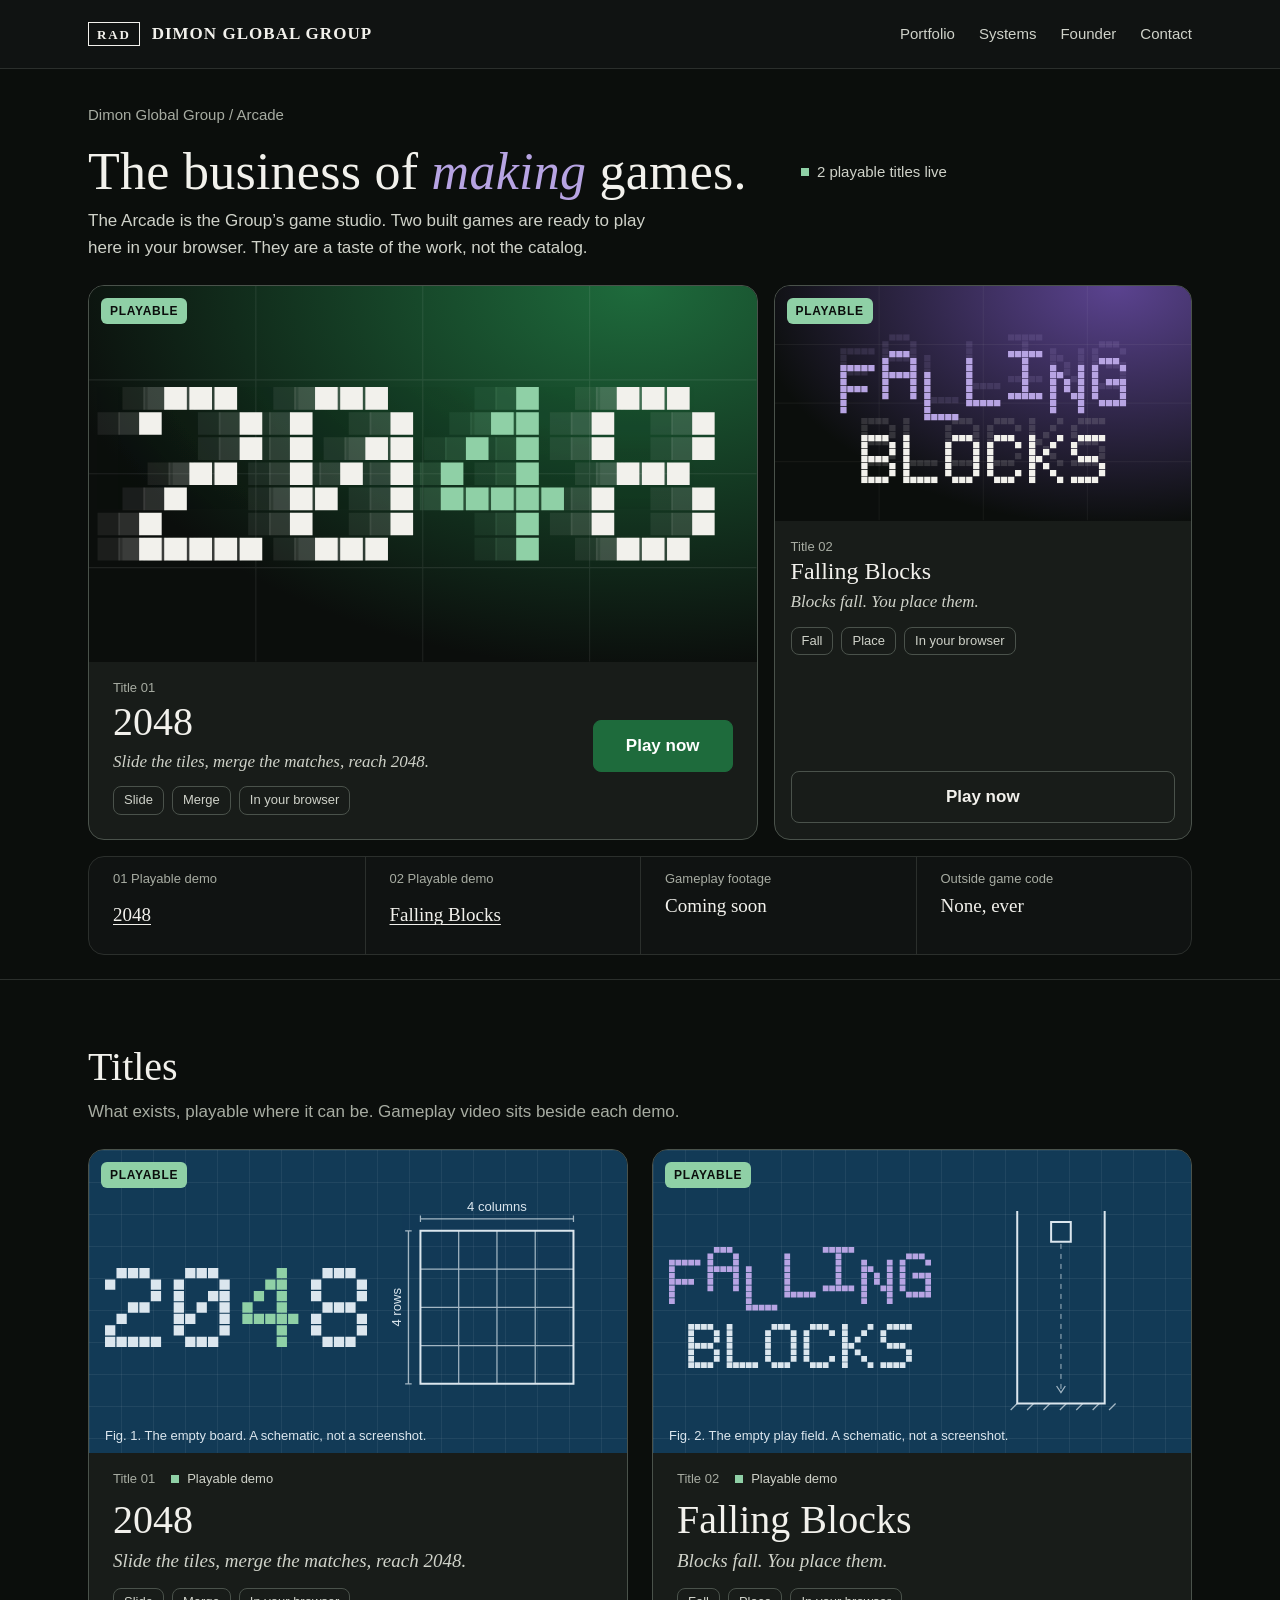
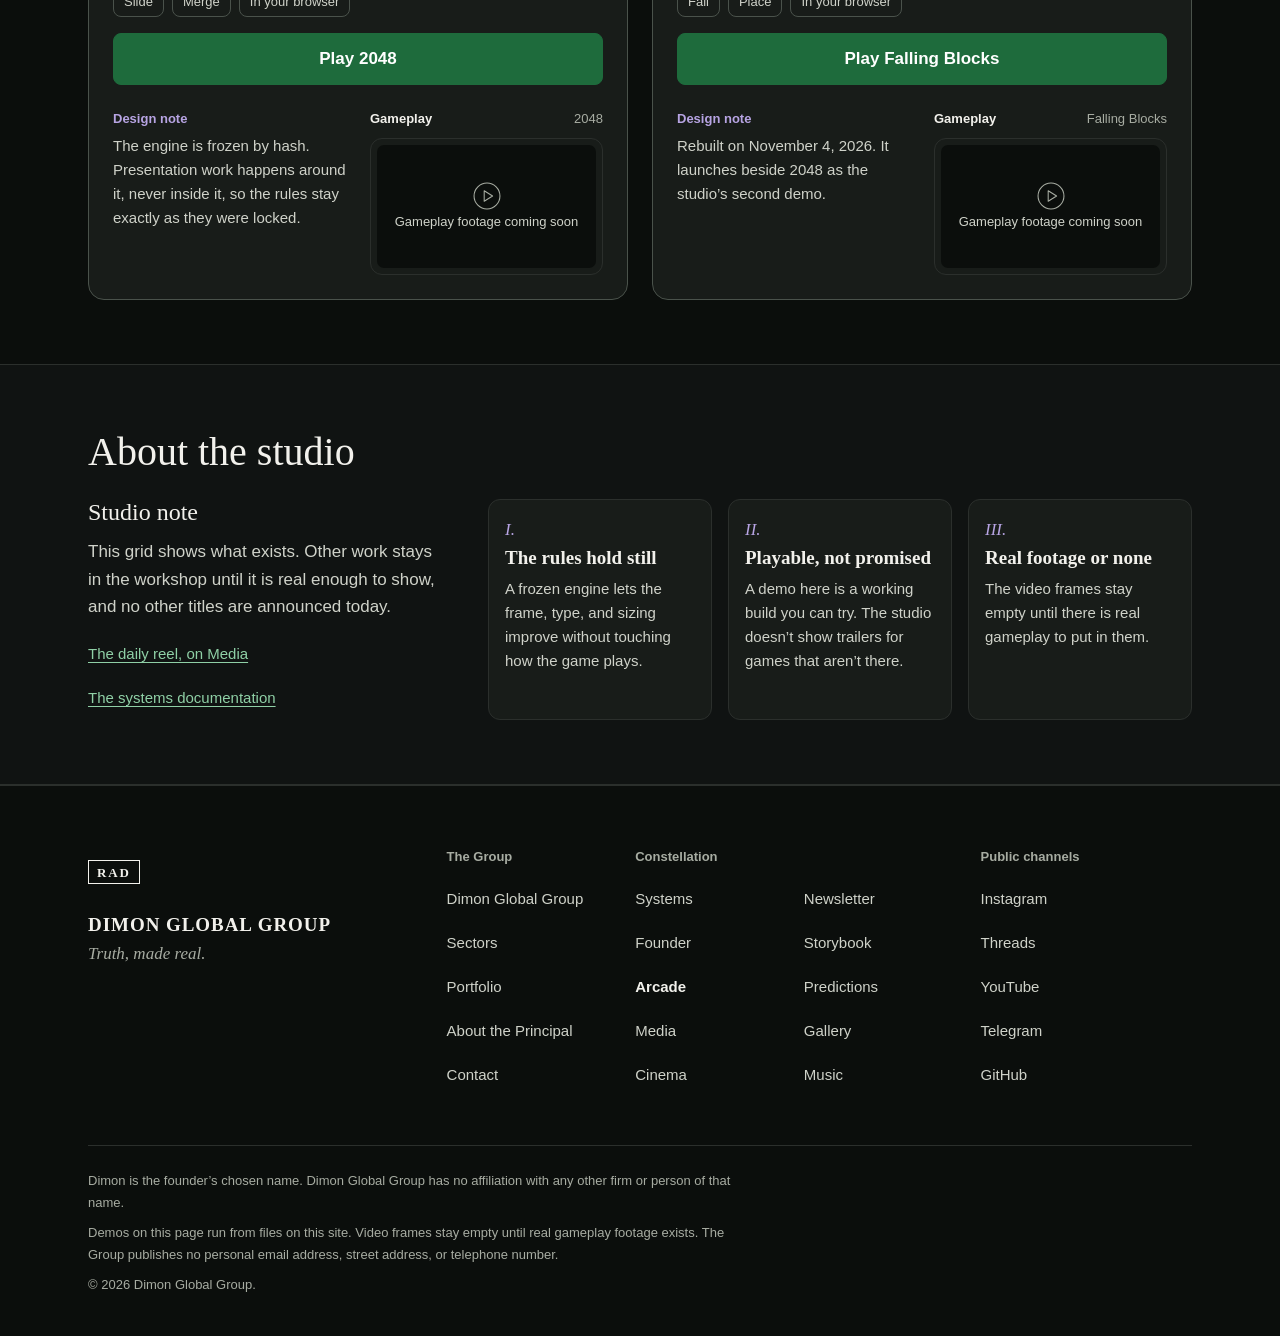
==== commit af810897: "P2-3: standardize first-screen status line (Arcade status added, Music masthead class aligned); site" ====
--- a/dgg-arcade/index.html
+++ b/dgg-arcade/index.html
@@ -358,6 +358,7 @@
     <div class="store-head">
       <p class="hero-eyebrow"><a href="https://dimonglobalgroup.com/">Dimon Global Group</a> / Arcade</p>
       <h1>The business of <em>making</em> games.</h1>
+      <p class="status status-live">2 playable titles live</p>
       <p class="hero-lede">The Arcade is the Group&rsquo;s game studio. Two built games are ready to play here in your browser. They are a taste of the work, not the catalog.</p>
     </div>
     <div class="store-feature">
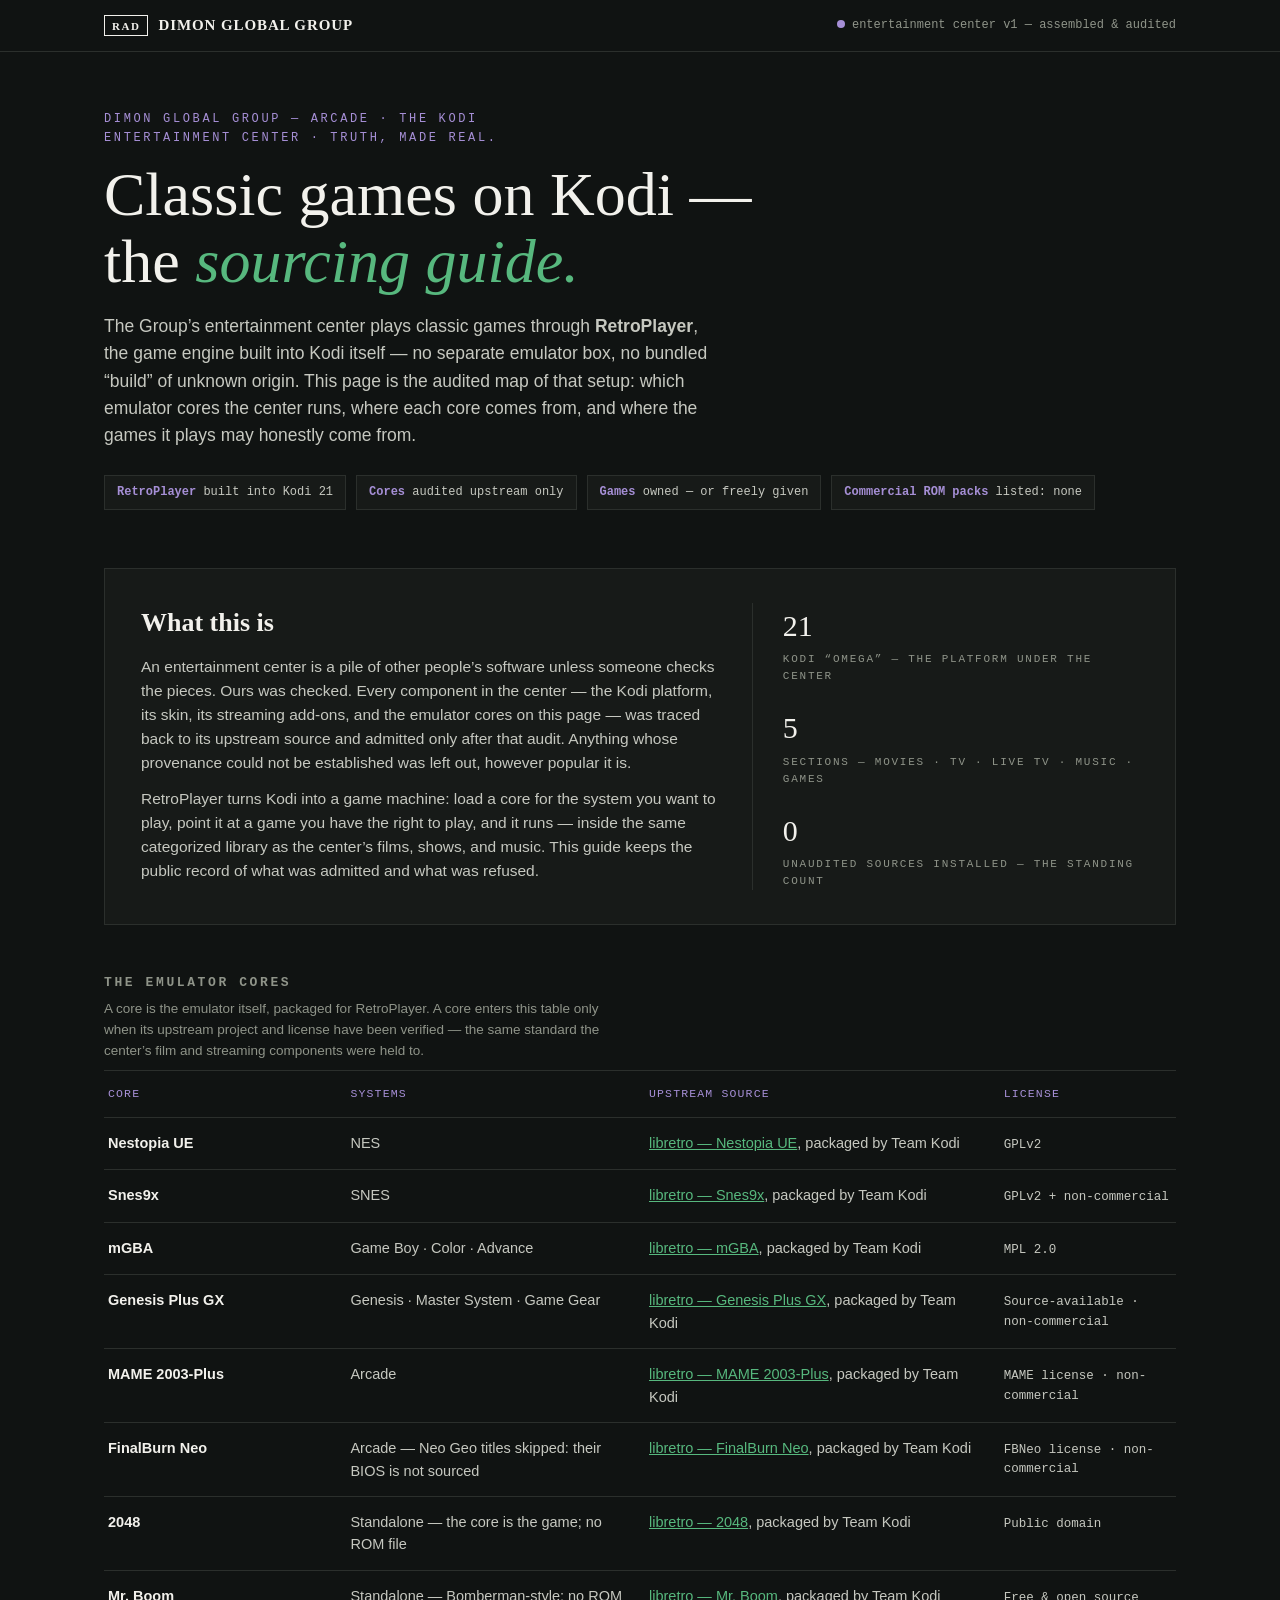
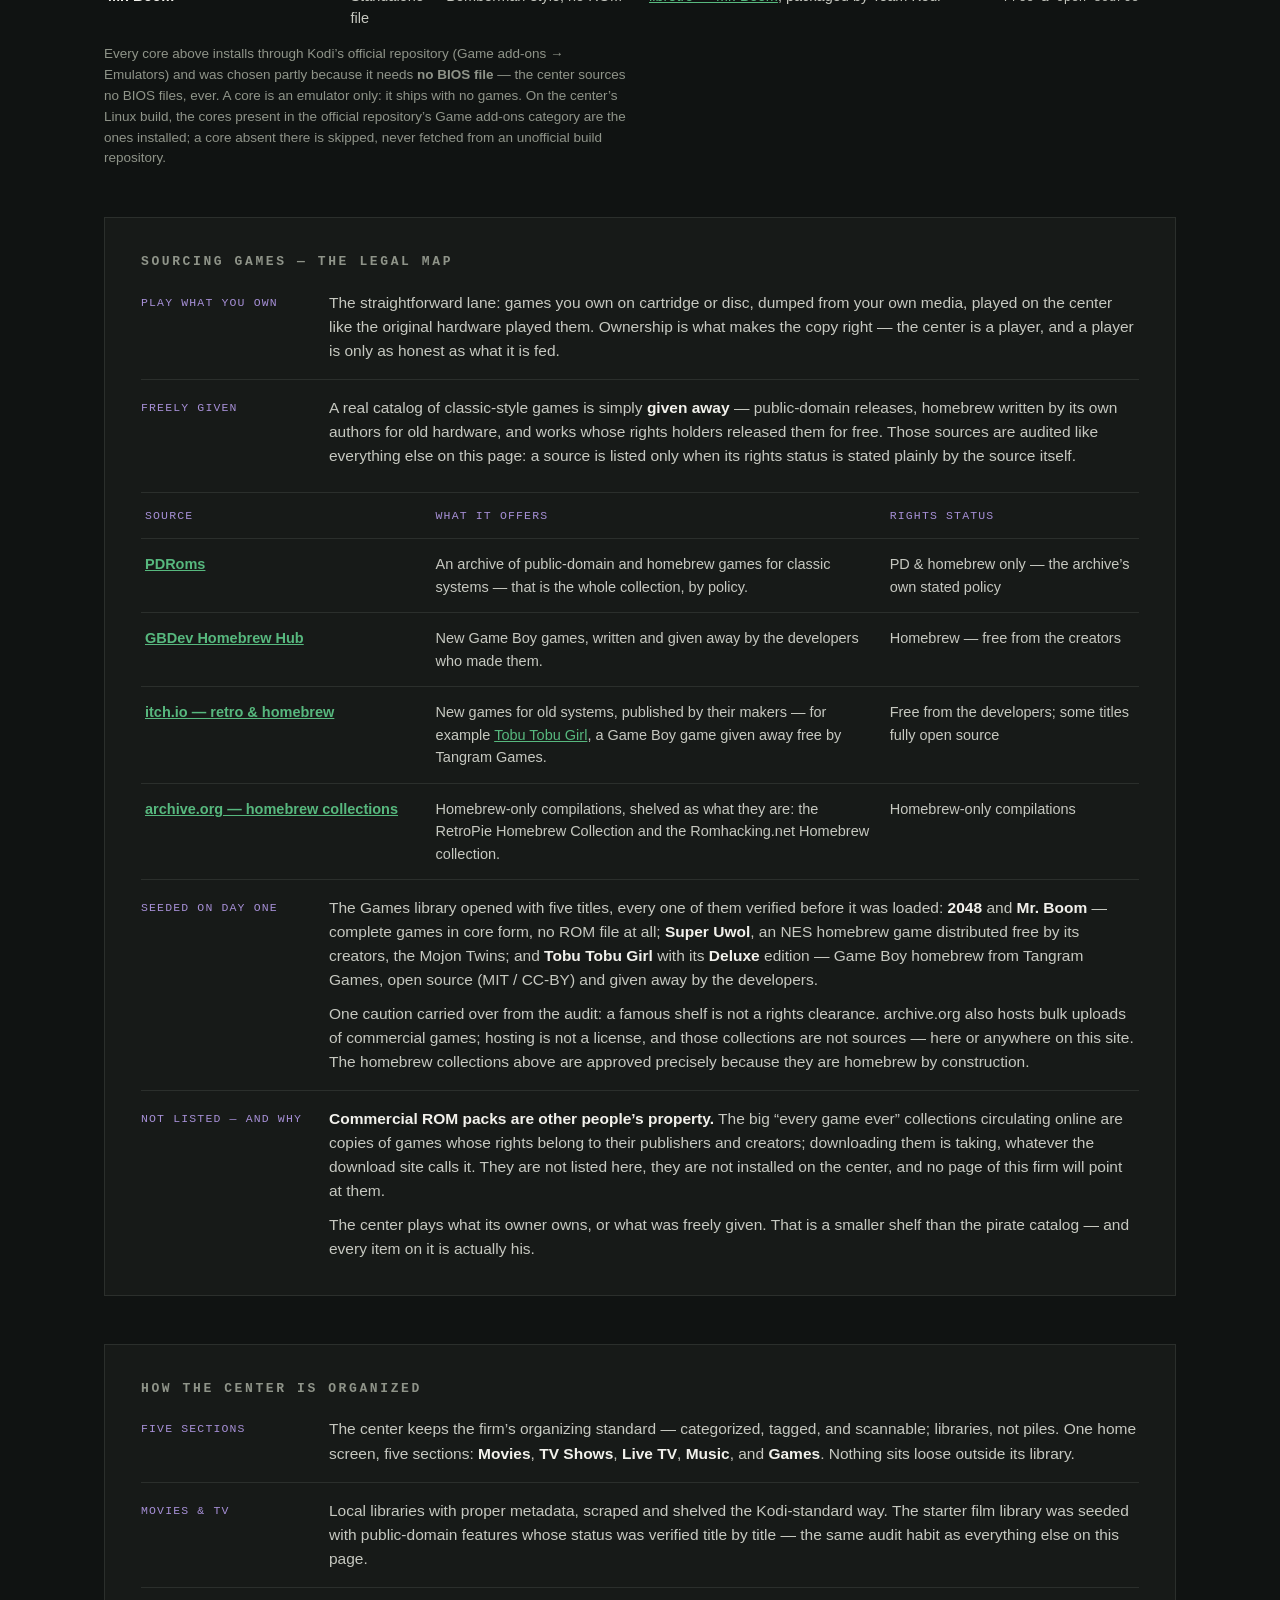
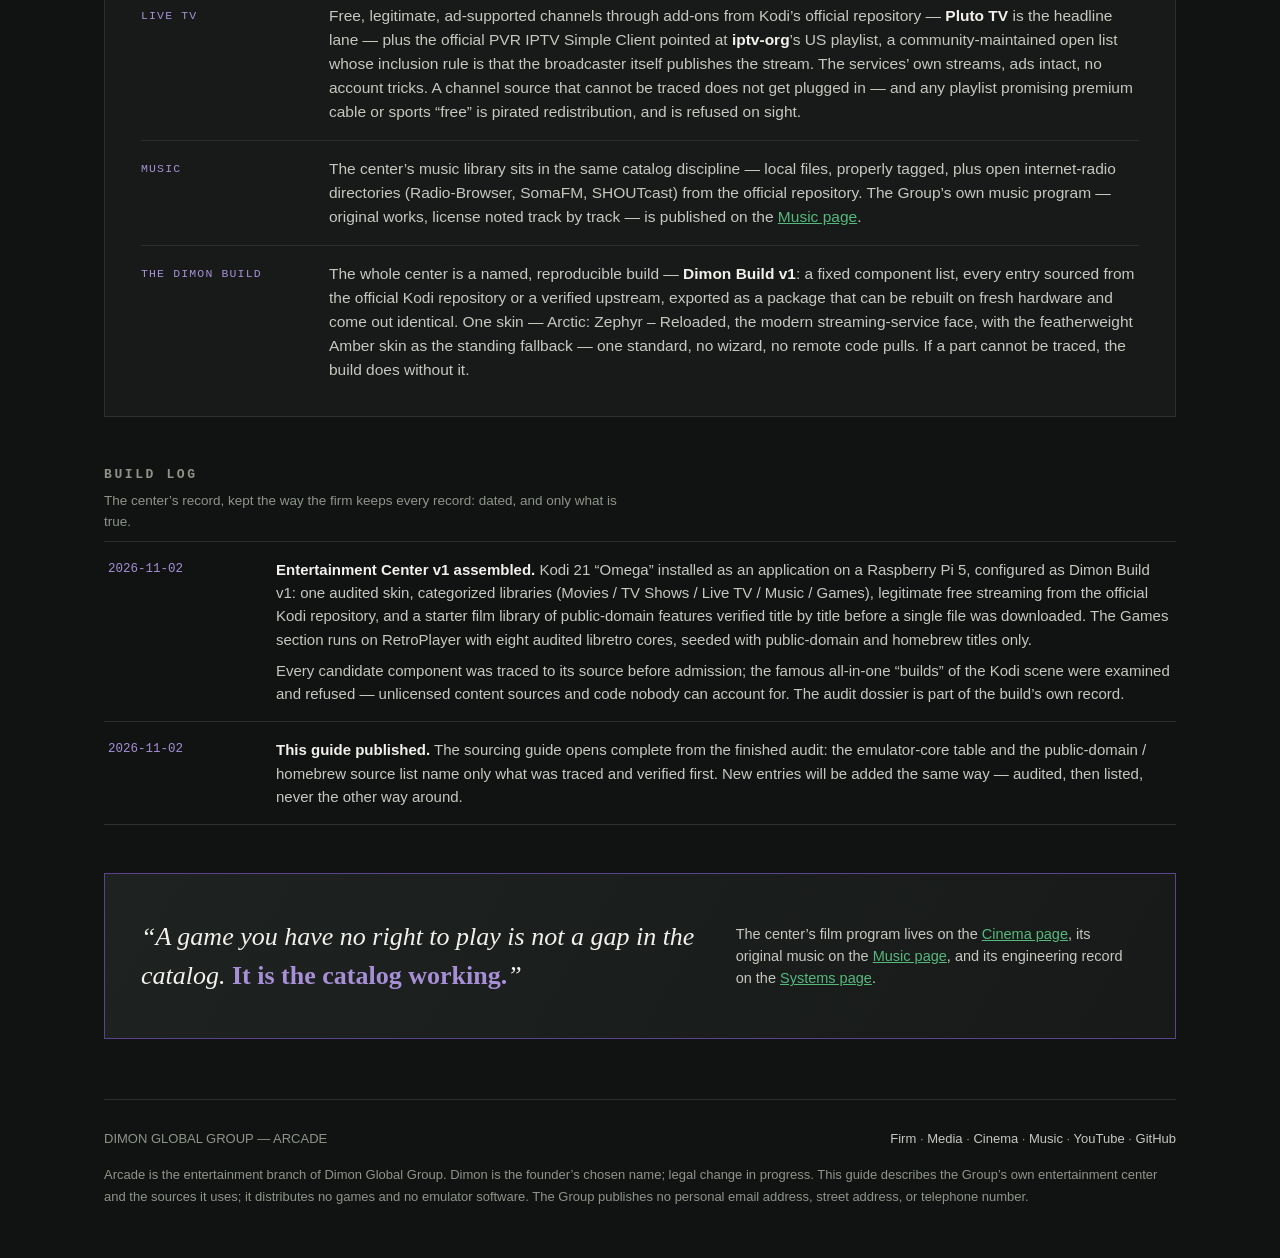
==== commit 6cb13fad: "Re-center satellite pages on Dimon Global Group: branch framing + tagline; Systems mechanism scrub a" ====
--- a/dgg-arcade/index.html
+++ b/dgg-arcade/index.html
@@ -3,641 +3,332 @@
 <head>
 <meta charset="utf-8" />
 <meta name="viewport" content="width=device-width, initial-scale=1" />
-<meta name="description" content="The Arcade is the game studio of Dimon Global Group: the business of making games. Two built games are playable here, a taste of the work and not the catalog." />
-<link rel="canonical" href="https://dimonglobalgroup.github.io/dgg-arcade/" />
-<meta property="og:type" content="website" />
-<meta property="og:site_name" content="Dimon Global Group" />
-<meta property="og:title" content="Arcade — Dimon Global Group" />
-<meta property="og:description" content="The Arcade is the game studio of Dimon Global Group: the business of making games. Two built games are playable here, a taste of the work and not the catalog." />
-<meta property="og:url" content="https://dimonglobalgroup.github.io/dgg-arcade/" />
-<meta name="twitter:card" content="summary" />
-<meta name="twitter:title" content="Arcade — Dimon Global Group" />
-<meta name="twitter:description" content="The Arcade is the game studio of Dimon Global Group: the business of making games. Two built games are playable here, a taste of the work and not the catalog." />
-<script type="application/ld+json">
-{"@context": "https://schema.org", "@type": "WebPage", "name": "Arcade — Dimon Global Group", "url": "https://dimonglobalgroup.github.io/dgg-arcade/", "description": "The Arcade is the game studio of Dimon Global Group: the business of making games. Two built games are playable here, a taste of the work and not the catalog.", "isPartOf": {"@type": "WebSite", "name": "Dimon Global Group", "url": "https://dimonglobalgroup.com/"}, "publisher": {"@type": "Organization", "name": "Dimon Global Group", "url": "https://dimonglobalgroup.com/"}}
-</script>
-<title>Arcade — Dimon Global Group</title>
-<meta name="theme-color" content="#101312" />
-<link rel="icon" href="data:image/svg+xml,%3Csvg xmlns='http://www.w3.org/2000/svg' viewBox='0 0 64 64'%3E%3Crect width='64' height='64' fill='%23101312'/%3E%3Ctext x='32' y='43' font-family='Georgia,serif' font-size='32' fill='%23f2f1ec' text-anchor='middle'%3ED%3C/text%3E%3C/svg%3E" />
+<meta name="description" content="Classic Games on Kodi — The Sourcing Guide. The audited map for the Dimon Global Group entertainment center: which emulator cores it runs, where each one comes from, and where its games may honestly come from." />
+<title>Classic Games on Kodi — The Sourcing Guide</title>
 <style>
-/* DGG-TOKENS:BEGIN - identical in every page of the estate */
-:root{
-  /* Colour: ink range (flagship hero and footer values) */
-  --ink-950:#0b0e0c; --ink-900:#101312; --ink-800:#181c19;
-  --ink-line:#2b2f2c; --ink-line-strong:#4a524b;
-  --bone-100:#f2f1ec; --bone-300:#cfd2c9; --bone-500:#a7aca2;
-  /* Colour: paper range (flagship body and founder values) */
-  --paper-0:#ffffff; --paper-100:#f5f4f0; --paper-200:#eceae3;
-  --paper-line:#d8d5cb; --paper-line-strong:#b9b5a8;
-  --graphite-900:#16181a; --graphite-700:#3c4043; --graphite-500:#5d6157;
-  /* Colour: the two identity accents, one tone for each surface */
-  --green-300:#8fd0a6; --green-700:#1e6b3c; --green-600:#2a8a50;
-  --purple-300:#b7a4e3; --purple-700:#5b4390;
-  --blueprint:#123a56; --blueprint-text:#dbe6ee;
-
-  /* Surface roles: ink is the default surface */
-  --surface:var(--ink-900); --surface-raised:var(--ink-800);
-  --text:var(--bone-100); --text-soft:var(--bone-300); --text-muted:var(--bone-500);
-  --line:var(--ink-line); --line-strong:var(--ink-line-strong);
-  --accent:var(--green-300); --accent-2:var(--purple-300);
-
-  /* Type */
-  --serif:Georgia, "Times New Roman", Times, serif;
-  --sans:-apple-system, "Segoe UI", "Helvetica Neue", Helvetica, Arial, sans-serif;
-  --mono:ui-monospace, "SF Mono", Menlo, Consolas, "Liberation Mono", monospace;
-  --t-xs:.8125rem; --t-sm:.9375rem; --t-base:1.0625rem; --t-md:1.1875rem; --t-lg:1.5rem;
-  --t-xl:clamp(1.75rem, 1.4rem + 1.4vw, 2.5rem);
-  --t-2xl:clamp(2.5rem, 1.7rem + 3.6vw, 4.5rem);
-  --t-display:clamp(3.5rem, 1.6rem + 7vw, 6.25rem);
-
-  /* Space: 8px grid */
-  --s-1:.25rem; --s-2:.5rem; --s-3:.75rem; --s-4:1rem; --s-5:1.5rem;
-  --s-6:2rem; --s-7:3rem; --s-8:4rem; --s-9:6rem; --s-10:8rem;
-
-  /* Layout */
-  --w-page:74rem; --w-read:45rem; --gutter:clamp(1rem, .4rem + 3vw, 2.5rem);
-  --header-h:4.25rem;
-}
-.on-paper{
-  --surface:var(--paper-100); --surface-raised:var(--paper-0);
-  --text:var(--graphite-900); --text-soft:var(--graphite-700); --text-muted:var(--graphite-500);
-  --line:var(--paper-line); --line-strong:var(--paper-line-strong);
-  --accent:var(--green-700); --accent-2:var(--purple-700);
-}
-.on-ink{
-  --surface:var(--ink-900); --surface-raised:var(--ink-800);
-  --text:var(--bone-100); --text-soft:var(--bone-300); --text-muted:var(--bone-500);
-  --line:var(--ink-line); --line-strong:var(--ink-line-strong);
-  --accent:var(--green-300); --accent-2:var(--purple-300);
-}
-/* DGG-TOKENS:END */
-/* DGG-COMPONENTS:BEGIN - shared base, header, footer, buttons */
-*,*::before,*::after{ box-sizing:border-box; }
-html{ scroll-behavior:smooth; scroll-padding-top:calc(var(--header-h) + var(--s-4)); -webkit-text-size-adjust:100%; }
-body{ margin:0; background:var(--surface); color:var(--text); font-family:var(--sans); font-size:var(--t-base); line-height:1.6; -webkit-font-smoothing:antialiased; }
-img{ display:block; max-width:100%; height:auto; }
-h1,h2,h3,h4{ font-family:var(--serif); font-weight:500; line-height:1.15; margin:0; }
-p{ margin:0; }
-a{ color:var(--accent); text-decoration:underline; text-decoration-thickness:1px; text-underline-offset:.18em; }
-a:hover{ text-decoration-thickness:2px; }
-:focus-visible{ outline:2px solid var(--accent); outline-offset:3px; }
-.on-paper,.on-ink{ background:var(--surface); color:var(--text); }
-.wrap{ max-width:var(--w-page); margin-inline:auto; padding-inline:var(--gutter); }
-.skip-link{ position:absolute; left:-9999px; top:0; z-index:50; background:var(--paper-0); color:var(--graphite-900); padding:var(--s-3) var(--s-4); font-size:var(--t-sm); font-weight:600; }
-.skip-link:focus{ left:0; }
-.visually-hidden{ position:absolute; width:1px; height:1px; overflow:hidden; clip-path:inset(50%); white-space:nowrap; }
-
-.topbar{ position:sticky; top:0; z-index:20; background:var(--ink-900); border-bottom:1px solid var(--ink-line); }
-.topbar-in{ display:flex; align-items:center; justify-content:space-between; gap:var(--s-5); min-height:var(--header-h); }
-.brand{ display:inline-flex; align-items:center; gap:var(--s-3); color:var(--bone-100); text-decoration:none; }
-.mono-mark{ font-family:var(--serif); font-weight:600; font-size:var(--t-xs); letter-spacing:.14em; border:1.5px solid currentColor; padding:.3125rem .5rem .25rem; line-height:1; white-space:nowrap; }
-.brand-name{ font-family:var(--serif); font-weight:600; font-size:var(--t-base); letter-spacing:.06em; white-space:nowrap; }
-.nav{ display:flex; gap:var(--s-5); font-size:var(--t-sm); }
-.nav a{ color:var(--bone-300); text-decoration:none; padding-block:var(--s-2); }
-.nav a:hover{ color:var(--green-300); }
-.nav a[aria-current="page"]{ color:var(--bone-100); box-shadow:inset 0 -1px 0 var(--green-300); }
-
-.btn{ display:inline-block; padding:.75rem 1.375rem; font-size:var(--t-sm); font-weight:600; border:1px solid var(--line-strong); color:var(--text); text-decoration:none; }
-.btn:hover{ border-color:var(--accent); color:var(--accent); }
-.btn-solid{ background:var(--green-700); border-color:var(--green-700); color:#fff; }
-.btn-solid:hover{ background:var(--green-600); border-color:var(--green-600); color:#fff; }
-.btn-row{ display:flex; flex-wrap:wrap; gap:var(--s-3); }
-
-.sec-head{ border-top:1px solid var(--line-strong); padding-top:var(--s-5); margin-bottom:var(--s-6); }
-.sec-head h2{ font-size:var(--t-xl); }
-.sec-head p{ color:var(--text-muted); margin-top:var(--s-2); }
-
-.frame{ position:relative; border:1px solid var(--line-strong); padding:.625rem; background:var(--surface-raised); }
-.frame-inner{ position:relative; overflow:hidden; background:var(--ink-950); }
-.frame-inner img{ position:relative; width:100%; object-fit:cover; }
-.frame-fallback{ position:absolute; inset:0; display:grid; place-items:center; color:var(--bone-500); }
-img.img-missing{ opacity:0; }
-
-.site-foot{ background:var(--ink-950); color:var(--bone-100); border-top:1px solid var(--ink-line); }
-.foot-top{ display:grid; grid-template-columns:minmax(14rem,1fr) 2.4fr; gap:var(--s-7); padding-block:var(--s-8) var(--s-7); }
-.foot-name{ font-family:var(--serif); font-size:var(--t-md); font-weight:600; letter-spacing:.05em; margin-top:var(--s-4); }
-.foot-tag{ font-family:var(--serif); font-style:italic; color:var(--bone-500); }
-.foot-nav{ display:grid; grid-template-columns:1fr 2fr 1.35fr; gap:var(--s-6); font-size:var(--t-sm); }
-.foot-nav h2{ font-family:var(--sans); font-size:var(--t-xs); font-weight:600; color:var(--bone-500); margin-bottom:var(--s-3); }
-.foot-nav ul{ list-style:none; margin:0; padding:0; }
-.foot-nav .two-col{ columns:2; column-gap:var(--s-5); }
-.foot-nav li{ break-inside:avoid; padding-block:.125rem; }
-.foot-nav a{ color:var(--bone-300); text-decoration:none; }
-.foot-nav a:hover{ color:var(--green-300); text-decoration:underline; }
-.foot-nav a[aria-current="page"]{ color:var(--bone-100); font-weight:600; }
-.foot-legal{ border-top:1px solid var(--ink-line); padding-block:var(--s-5) var(--s-6); font-size:var(--t-xs); color:var(--bone-500); line-height:1.7; }
-.foot-legal p{ max-width:92ch; margin-bottom:var(--s-2); }
-
-@media (max-width:56rem){
-  .foot-top{ grid-template-columns:1fr; gap:var(--s-6); }
-  .foot-nav{ grid-template-columns:1fr 1fr; }
-  .foot-nav > div:nth-child(2){ grid-column:1 / -1; grid-row:1; }
-}
-@media (max-width:40rem){
-  html{ scroll-padding-top:calc(var(--header-h) + var(--s-7)); }
-  .topbar-in{ flex-wrap:wrap; gap:0; padding-block:var(--s-2); }
-  .nav{ width:100%; justify-content:space-between; gap:var(--s-3); }
-  .brand-name{ font-size:var(--t-sm); }
-}
-@media (prefers-reduced-motion:reduce){
-  html{ scroll-behavior:auto; }
-  *,*::before,*::after{ animation:none !important; transition:none !important; }
-}
-/* DGG-COMPONENTS:END */
-/* Shared page parts, same values as the portal */
-.hero{ border-bottom:1px solid var(--line); overflow:hidden; }
-.hero-eyebrow{ color:var(--text-muted); font-size:var(--t-sm); }
-.hero-eyebrow a{ display:inline-flex; align-items:center; min-height:2.75rem; color:inherit; text-decoration:none; }
-.hero-eyebrow a:hover{ color:var(--accent); text-decoration:underline; }
-.hero-lede{ color:var(--text-soft); max-width:60ch; }
-.hero-strip{ display:grid; grid-template-columns:repeat(4,1fr); margin:0; }
-.hero-strip > div{ padding:var(--s-3) var(--s-5) var(--s-4); border-left:1px solid var(--line); }
-.hero-strip > div:first-child{ border-left:none; }
-.hero-strip dt{ color:var(--text-muted); font-size:var(--t-xs); }
-.hero-strip dd{ margin:var(--s-1) 0 0; font-family:var(--serif); font-size:var(--t-md); line-height:1.3; }
-.hero-strip a{ display:inline-flex; align-items:center; min-width:2.75rem; min-height:2.75rem; color:inherit; }
-.hero-strip a:hover{ color:var(--accent); }
-.band{ padding-block:var(--s-8); }
-.status{ display:inline-flex; align-items:center; gap:var(--s-2); font-size:var(--t-sm); color:var(--text-soft); }
-.status::before{ content:""; width:.5rem; height:.5rem; }
-.status-live::before{ background:var(--accent); }
-
-/* Arcade storefront skin */
-body{ --r-card:1rem; --r-tile:.75rem; --r-ctl:.5rem; background:var(--ink-950); }
-.nav a{ display:inline-flex; align-items:center; min-height:2.75rem; }
-.topbar .brand,.site-foot .brand{ min-height:2.75rem; }
-.foot-nav a{ display:inline-flex; align-items:center; min-width:2.75rem; min-height:2.75rem; }
-.foot-nav li{ padding-block:0; }
-
-.btn{ display:inline-flex; align-items:center; justify-content:center; min-height:2.75rem; border-radius:var(--r-ctl); line-height:1.2; text-align:center; }
-.btn-sm{ padding:.5rem .875rem; font-size:var(--t-xs); background:var(--ink-950); color:var(--text); font-family:inherit; cursor:pointer; }
-.btn-play{ min-height:3.25rem; padding-inline:2rem; font-size:var(--t-base); }
-
-/* One palette per title. Covers, badges and marks all read from these. */
-.t-2048{ --tile-ground:var(--green-700); --mark-accent:var(--green-300); }
-.t-fb{ --tile-ground:var(--purple-700); --mark-accent:var(--purple-300); }
-
-.badge{ display:inline-flex; align-items:center; min-height:1.625rem; padding:.125rem .5625rem; border-radius:.375rem; background:var(--green-300); color:var(--ink-950); font-size:.75rem; font-weight:700; letter-spacing:.06em; line-height:1; white-space:nowrap; }
-
-.tags{ display:flex; flex-wrap:wrap; gap:var(--s-2); list-style:none; margin:0; padding:0; font-size:var(--t-xs); color:var(--text-soft); }
-.tags li{ padding:.1875rem .625rem; border:1px solid var(--line-strong); border-radius:var(--r-ctl); }
-
-/* Store header */
-.store-head{ display:grid; grid-template-columns:minmax(0,1.7fr) minmax(0,1fr); gap:var(--s-2) var(--s-7); align-items:center; padding-block:var(--s-5) var(--s-5); }
-.store-head .hero-eyebrow{ grid-column:1 / -1; }
-.store-head h1{ font-size:clamp(2.25rem, 1.7rem + 2vw, 3.25rem); font-weight:400; line-height:1.04; letter-spacing:.005em; }
-.store-head h1 em{ color:var(--accent-2); }
-
-/* Feature slots */
-.store-feature{ display:grid; grid-template-columns:minmax(0,1.6fr) minmax(0,1fr); gap:var(--s-4); }
-.feat{ display:flex; flex-direction:column; min-width:0; border:1px solid var(--line-strong); border-radius:var(--r-card); background:var(--surface-raised); overflow:hidden; }
-.cover{ position:relative; aspect-ratio:16 / 9; color:var(--bone-100); background:radial-gradient(130% 150% at 82% 0, var(--tile-ground) 0, var(--ink-950) 68%); }
-.cover svg{ position:absolute; inset:0; width:100%; height:100%; fill:currentColor; }
-.m-a{ fill:var(--mark-accent, currentColor); }
-.cover .field{ stroke:currentColor; stroke-width:1; opacity:.09; fill:none; }
-.cover .trail{ opacity:.14; }
-.cover .trail-2{ opacity:.07; }
-.cover .badge{ position:absolute; left:var(--s-3); top:var(--s-3); }
-.feat-body{ flex:1; display:grid; grid-template-columns:minmax(0,1fr) auto; gap:var(--s-2) var(--s-5); align-items:center; padding:var(--s-4) var(--s-5) var(--s-5); }
-.feat-copy{ min-width:0; }
-.feat-no{ font-size:var(--t-xs); color:var(--text-muted); }
-.feat-title{ font-size:var(--t-xl); }
-.feat-one{ font-family:var(--serif); font-style:italic; color:var(--text-soft); margin:var(--s-1) 0 var(--s-3); line-height:1.5; }
-.feat-side .feat-title{ font-size:var(--t-lg); }
-.feat-side .feat-body{ grid-template-columns:minmax(0,1fr); align-items:start; padding:var(--s-4); grid-template-rows:1fr auto; gap:var(--s-4); }
-.feat-side .btn{ width:100%; }
-
-.hero-strip{ margin-block:var(--s-4) var(--s-5); border:1px solid var(--line); border-radius:var(--r-card); background:var(--surface); }
-
-/* Library */
-.sec-head{ border-top:none; padding-top:0; margin-bottom:var(--s-5); }
-.titles{ display:grid; grid-template-columns:repeat(2,minmax(0,1fr)); gap:var(--s-5); }
-.title-card{ display:grid; grid-template-rows:auto 1fr; min-width:0; border:1px solid var(--line-strong); border-radius:var(--r-card); background:var(--surface-raised); overflow:hidden; }
-
-.demo{ display:flex; flex-direction:column; min-width:0; }
-.demo [hidden]{ display:none; }
-.demo-bar{ position:absolute; z-index:3; left:0; right:0; display:flex; align-items:center; justify-content:space-between; gap:var(--s-3); padding:var(--s-3); pointer-events:none; }
-.demo-bar > *{ pointer-events:auto; }
-.demo-actions{ display:flex; gap:var(--s-2); }
-.demo{ position:relative; }
-.demo-stage{ position:relative; aspect-ratio:16 / 9; background:var(--blueprint); background-image:linear-gradient(rgba(219,230,238,.07) 1px, transparent 1px), linear-gradient(90deg, rgba(219,230,238,.07) 1px, transparent 1px); background-size:2rem 2rem; overflow:hidden; }
-.demo-stage iframe{ position:absolute; inset:0; width:100%; height:100%; border:0; background:var(--ink-950); z-index:2; }
-.demo-poster{ position:absolute; inset:0; margin:0; display:grid; grid-template-columns:minmax(0,1.15fr) minmax(0,1fr); gap:var(--s-4); align-items:center; padding:3rem var(--s-4) 2.25rem; color:var(--blueprint-text); }
-.demo-poster .mark{ width:100%; height:auto; max-height:100%; }
-.demo-poster .schem{ width:100%; height:100%; min-height:0; }
-.demo-poster .schem *{ vector-effect:non-scaling-stroke; }
-.demo-poster .ln{ fill:none; stroke:currentColor; stroke-width:1.25; opacity:.72; }
-.demo-poster .ln-b{ fill:none; stroke:currentColor; stroke-width:2; }
-.demo-poster .dash{ fill:none; stroke:currentColor; stroke-width:1; stroke-dasharray:5 5; opacity:.72; }
-.demo-poster .dim{ fill:currentColor; font-family:var(--sans); font-size:24px; }
-.demo-poster figcaption{ position:absolute; left:var(--s-4); right:var(--s-4); bottom:var(--s-2); font-size:var(--t-xs); line-height:1.35; }
-.demo-msg{ position:absolute; left:var(--s-4); right:var(--s-4); top:3.25rem; z-index:4; background:var(--ink-950); color:var(--bone-100); border:1px solid var(--ink-line-strong); border-radius:var(--r-ctl); padding:var(--s-2) var(--s-3); font-size:var(--t-sm); }
-
-.title-side{ display:flex; flex-direction:column; min-width:0; padding:var(--s-4) var(--s-5) var(--s-5); }
-.title-side .no{ display:flex; flex-wrap:wrap; gap:var(--s-1) var(--s-4); align-items:center; font-size:var(--t-xs); color:var(--text-muted); }
-.title-side .status{ font-size:var(--t-xs); }
-.title-side h3{ font-size:var(--t-xl); margin-top:var(--s-2); }
-.title-side .one{ font-family:var(--serif); font-style:italic; font-size:var(--t-md); color:var(--text-soft); margin:var(--s-1) 0 var(--s-3); line-height:1.5; }
-.title-actions{ display:flex; margin-top:var(--s-4); }
-.title-actions .btn{ flex:1; }
-.is-playing .demo-play{ display:none; }
-
-.title-more{ display:grid; grid-template-columns:minmax(0,1fr) minmax(0,1fr); gap:var(--s-5); margin-top:auto; padding-top:var(--s-5); align-items:start; }
-.note-label{ font-size:var(--t-xs); font-weight:600; color:var(--accent-2); }
-.design{ color:var(--text-soft); font-size:var(--t-sm); margin-top:var(--s-1); max-width:52ch; }
-
-.watch{ margin:0; }
-.watch-head{ display:flex; justify-content:space-between; gap:var(--s-3); font-size:var(--t-xs); color:var(--text-muted); padding-bottom:var(--s-2); }
-.watch-head b{ color:var(--text); font-weight:600; }
-.frame{ border-color:var(--line); border-radius:var(--r-tile); padding:.375rem; }
-.frame-inner{ border-radius:.4375rem; }
-.watch-screen{ aspect-ratio:16 / 9; display:grid; place-content:center; justify-items:center; gap:var(--s-1); color:var(--bone-300); text-align:center; padding:var(--s-2); }
-.watch-screen video{ position:absolute; inset:0; width:100%; height:100%; object-fit:contain; background:var(--ink-950); }
-.watch-glyph{ width:1.75rem; height:1.75rem; color:var(--bone-500); }
-.watch-screen p{ font-size:var(--t-xs); line-height:1.3; }
-
-/* A launched title takes the whole row, with its footage frame beside the demo. */
-.titles.has-player .title-card{ grid-column:1 / -1; grid-template-columns:minmax(0,1.5fr) minmax(0,1fr); grid-template-rows:auto; }
-.title-card.is-playing{ order:-1; border-color:var(--accent); }
-.titles.has-player .title-more{ grid-template-columns:minmax(0,1fr); }
-.is-playing .demo-bar{ position:static; flex-wrap:wrap; min-height:3.5rem; padding:var(--s-2) var(--s-4); border-bottom:1px solid var(--line); background:var(--surface-raised); }
-.is-playing .demo-stage{ aspect-ratio:auto; flex:1 0 auto; height:clamp(30rem, 74vh, 40rem); min-height:30rem; }
-
-/* About the studio */
-.studio{ background:var(--surface); border-block:1px solid var(--line); }
-.note-card{ display:grid; grid-template-columns:minmax(0,1fr) minmax(0,2fr); gap:var(--s-6) var(--s-7); }
-.note-card h3{ font-size:var(--t-lg); }
-.note-card .lead{ color:var(--text-soft); margin-top:var(--s-3); max-width:44ch; }
-.note-card .more{ margin-top:var(--s-3); font-size:var(--t-sm); display:flex; flex-direction:column; align-items:flex-start; }
-.note-card .more a{ display:inline-flex; align-items:center; min-height:2.75rem; }
-.practice{ margin:0; padding:0; list-style:none; display:grid; grid-template-columns:repeat(3,minmax(0,1fr)); gap:var(--s-4); }
-.practice li{ padding:var(--s-4); border:1px solid var(--line); border-radius:var(--r-tile); background:var(--surface-raised); }
-.practice .pn{ font-family:var(--serif); font-style:italic; color:var(--accent-2); }
-.practice h4{ font-size:var(--t-md); font-weight:600; margin-top:var(--s-1); }
-.practice p{ font-size:var(--t-sm); color:var(--text-soft); margin-top:var(--s-2); }
-
-@media (max-width:72rem){
-  .title-more{ grid-template-columns:minmax(0,1fr); }
-}
-@media (max-width:62rem){
-  .store-head{ grid-template-columns:1fr; }
-  .store-feature{ grid-template-columns:1fr; }
-  .feat-side{ display:grid; grid-template-columns:minmax(0,1fr) minmax(0,1fr); }
-  .note-card{ grid-template-columns:1fr; }
-  .demo-stage{ aspect-ratio:3 / 2; }
-  .demo-poster{ padding:3rem var(--s-3) 3rem; gap:var(--s-3); }
-  .demo-poster figcaption{ left:var(--s-3); right:var(--s-3); }
-  .demo-poster .dim{ font-size:32px; }
-  .titles.has-player .title-card{ grid-template-columns:minmax(0,1fr); }
-}
-@media (max-width:48rem){
-  .band{ padding-block:var(--s-7); }
-  .hero-strip{ grid-template-columns:1fr 1fr; }
-  .hero-strip > div:nth-child(odd){ border-left:none; }
-  .hero-strip > div:nth-child(n+3){ border-top:1px solid var(--line); }
-  .titles{ grid-template-columns:minmax(0,1fr); }
-  .practice{ grid-template-columns:minmax(0,1fr); }
-}
-@media (max-width:40rem){
-  .feat-body{ grid-template-columns:minmax(0,1fr); padding:var(--s-4); gap:var(--s-4); }
-  .feat-body .btn{ width:100%; }
-  .feat-side{ display:flex; }
-  .is-playing .demo-stage{ height:calc(100vh - 11rem); height:calc(100svh - 11rem); min-height:26rem; max-height:40rem; }
-  .is-playing .demo-bar{ padding-inline:var(--s-3); }
-  .title-side{ padding:var(--s-4); }
-}
-@media (hover:hover){
-  .feat,.title-card{ transition:border-color .15s ease; }
-  .feat:hover,.title-card:hover{ border-color:var(--accent); }
-}
-</style>
-<style>
-/* ==== ESTATE RESPONSIVE STANDARD v1 — 2026-11-10 ====
-   Phone-first touch layer for the whole public estate (Robert's order,
-   Nov 10 2026: every public page adapts to phone, tablet, and desktop).
-   Additive only: every rule sits inside the small-screen query below,
-   so desktop rendering is unchanged. No images touched; CSS sizing only.
-   Standard + regression gate: RESPONSIVE-STANDARD.md in this project.
-   Verify at 390 / 768 / 1280 before any deploy. */
-@media (max-width: 820px) {
-  .brand { min-height: 44px; display: inline-flex; align-items: center; }
-  .topbar .nav { flex-wrap: wrap; }
-  .topbar .nav a { min-height: 44px; display: inline-flex; align-items: center; padding-left: .55rem; padding-right: .55rem; }
-  .foot-nav a { min-height: 44px; display: flex; align-items: center; }
-  .constellation a { min-height: 44px; }
-  .toc a { min-height: 44px; display: flex; align-items: center; }
-  .tabs a, .jump a, .rail a { min-height: 44px; display: inline-flex; align-items: center; padding-left: .55rem; padding-right: .55rem; }
-  .btn { min-height: 44px; display: inline-flex; align-items: center; justify-content: center; }
-  img, video, canvas { max-width: 100%; height: auto; }
-  p.more a { min-height: 44px; display: inline-flex; align-items: center; }
-}
+  :root{
+    --bg:#101312; --card:#171a18; --card-2:#1e2220;
+    --ink:#f2f1ec; --soft:#c6c8c0; --muted:#8f9489;
+    --line:#2b2f2c; --green:#57b87e; --green-dim:#1e6b3c; --purple:#a68fd6; --purple-dim:#5b4390;
+    --serif:Georgia, "Times New Roman", serif;
+    --sans:-apple-system, "Segoe UI", "Helvetica Neue", Helvetica, Arial, sans-serif;
+    --mono:ui-monospace, Menlo, Consolas, monospace;
+  }
+  *{ box-sizing:border-box; }
+  body{ margin:0; background:var(--bg); color:var(--ink); font-family:var(--sans); font-size:16px; line-height:1.55; }
+  a{ color:inherit; text-decoration:none; }
+  .wrap{ max-width:1120px; margin:0 auto; padding:0 24px; }
+
+  .topbar{ border-bottom:1px solid var(--line); }
+  .topbar .wrap{ display:flex; justify-content:space-between; align-items:center; gap:16px; padding-top:14px; padding-bottom:14px; }
+  .brand{ font-family:var(--serif); font-weight:600; letter-spacing:.06em; font-size:15px; }
+  .brand .rad{ border:1.5px solid var(--ink); padding:4px 7px 3px; font-size:11px; letter-spacing:.14em; margin-right:10px; }
+  .live{ font-family:var(--mono); font-size:12px; color:var(--muted); }
+  .live .dot{ display:inline-block; width:8px; height:8px; border-radius:50%; background:var(--purple); margin-right:7px; }
+
+  .hero{ padding:58px 0 10px; }
+  .hero .kick{ font-family:var(--mono); font-size:12px; letter-spacing:.22em; text-transform:uppercase; color:var(--purple); margin:0 0 14px; }
+  .hero h1{ font-family:var(--serif); font-weight:500; font-size:clamp(38px,5.6vw,62px); line-height:1.08; margin:0; }
+  .hero h1 em{ color:var(--green); }
+  .hero p{ color:var(--soft); font-size:17.5px; max-width:64ch; margin:18px 0 0; }
+  .marquee{ display:flex; flex-wrap:wrap; gap:10px; margin-top:26px; }
+  .marquee span{ font-family:var(--mono); font-size:12px; border:1px solid var(--line); padding:7px 12px; color:var(--soft); background:var(--card); }
+  .marquee span b{ color:var(--purple); font-weight:600; }
+
+  .studio{ margin-top:48px; display:grid; grid-template-columns:1.5fr 1fr; gap:30px; border:1px solid var(--line); background:var(--card); padding:34px 36px; }
+  .studio h2{ font-family:var(--serif); font-size:26px; font-weight:600; margin:0 0 12px; }
+  .studio p{ color:var(--soft); font-size:15.5px; margin:0 0 12px; }
+  .studio p:last-child{ margin-bottom:0; }
+  .studio .side{ border-left:1px solid var(--line); padding-left:30px; }
+  .studio .side .stat{ margin-bottom:20px; }
+  .studio .side .stat:last-child{ margin-bottom:0; }
+  .studio .side .n{ font-family:var(--serif); font-size:30px; color:var(--ink); }
+  .studio .side .t{ font-family:var(--mono); font-size:11px; letter-spacing:.16em; text-transform:uppercase; color:var(--muted); margin-top:2px; }
+  @media (max-width:760px){ .studio{ grid-template-columns:1fr; } .studio .side{ border-left:none; padding-left:0; display:flex; gap:26px; flex-wrap:wrap; } }
+
+  .catalog{ margin-top:48px; }
+  .catalog h2{ font-family:var(--mono); font-size:13px; letter-spacing:.2em; text-transform:uppercase; color:var(--muted); font-weight:600; margin:0 0 6px; }
+  .catalog .note{ color:var(--muted); font-size:13.5px; margin:0 0 8px; max-width:70ch; }
+  .catalog .head, .catalog .row, .catalog .empty{ display:grid; grid-template-columns:1fr 1.25fr 1.5fr .75fr; gap:18px; padding:14px 4px; align-items:baseline; }
+  .catalog .head{ border-top:1px solid var(--line); font-family:var(--mono); font-size:11.5px; letter-spacing:.1em; text-transform:uppercase; color:var(--purple); }
+  .catalog .row{ border-top:1px solid var(--line); font-size:14.5px; color:var(--soft); }
+  .catalog .row .core{ color:var(--ink); font-weight:600; }
+  .catalog .row a{ color:var(--green); text-decoration:underline; }
+  .catalog .row .lic{ font-family:var(--mono); font-size:12.5px; }
+  .catalog .empty{ border-top:1px solid var(--line); border-bottom:1px solid var(--line); }
+  .catalog .empty .msg{ grid-column:1 / -1; color:var(--soft); font-size:15px; }
+  .catalog .empty .msg b{ color:var(--ink); font-weight:600; }
+  @media (max-width:640px){ .catalog .head{ display:none; } .catalog .row, .catalog .empty{ grid-template-columns:1fr; gap:4px; } }
+
+  .srclist{ margin-top:8px; }
+  .srclist .head, .srclist .row, .srclist .empty{ display:grid; grid-template-columns:1fr 1.6fr .9fr; gap:18px; padding:14px 4px; align-items:baseline; }
+  .srclist .head{ border-top:1px solid var(--line); font-family:var(--mono); font-size:11.5px; letter-spacing:.1em; text-transform:uppercase; color:var(--purple); }
+  .srclist .row{ border-top:1px solid var(--line); font-size:14.5px; color:var(--soft); }
+  .srclist .row .src{ color:var(--ink); font-weight:600; }
+  .srclist .row a{ color:var(--green); text-decoration:underline; }
+  .srclist .empty{ border-top:1px solid var(--line); border-bottom:1px solid var(--line); }
+  .srclist .empty .msg{ grid-column:1 / -1; color:var(--soft); font-size:15px; }
+  .srclist .empty .msg b{ color:var(--ink); font-weight:600; }
+  @media (max-width:640px){ .srclist .head{ display:none; } .srclist .row, .srclist .empty{ grid-template-columns:1fr; gap:4px; } }
+
+  .program{ margin-top:48px; border:1px solid var(--line); background:var(--card); padding:34px 36px; }
+  .program h2{ font-family:var(--mono); font-size:13px; letter-spacing:.2em; text-transform:uppercase; color:var(--muted); font-weight:600; margin:0 0 18px; }
+  .program .item{ display:grid; grid-template-columns:170px 1fr; gap:18px; padding:16px 0; border-top:1px solid var(--line); }
+  .program .item:first-of-type{ border-top:none; padding-top:0; }
+  .program .item:last-child{ padding-bottom:0; }
+  .program .label{ font-family:var(--mono); font-size:11.5px; letter-spacing:.1em; text-transform:uppercase; color:var(--purple); padding-top:3px; }
+  .program .body{ color:var(--soft); font-size:15.5px; }
+  .program .body b{ color:var(--ink); font-weight:600; }
+  .program .body p{ margin:0 0 10px; }
+  .program .body p:last-child{ margin-bottom:0; }
+  @media (max-width:640px){ .program .item{ grid-template-columns:1fr; gap:6px; } }
+
+  .log{ margin-top:48px; }
+  .log h2{ font-family:var(--mono); font-size:13px; letter-spacing:.2em; text-transform:uppercase; color:var(--muted); font-weight:600; margin:0 0 6px; }
+  .log .note{ color:var(--muted); font-size:13.5px; margin:0 0 8px; max-width:70ch; }
+  .log .entry{ display:grid; grid-template-columns:150px 1fr; gap:18px; padding:16px 4px; border-top:1px solid var(--line); }
+  .log .entry:last-child{ border-bottom:1px solid var(--line); }
+  .log .date{ font-family:var(--mono); font-size:12.5px; color:var(--purple); padding-top:2px; }
+  .log .what{ color:var(--soft); font-size:15px; }
+  .log .what b{ color:var(--ink); font-weight:600; }
+  .log .what p{ margin:0 0 8px; }
+  .log .what p:last-child{ margin-bottom:0; }
+  @media (max-width:640px){ .log .entry{ grid-template-columns:1fr; gap:4px; } }
+
+  .screen{ margin-top:48px; border:1px solid var(--purple-dim); background:linear-gradient(120deg, var(--card-2), var(--card)); padding:34px 36px; display:grid; grid-template-columns:1.4fr 1fr; gap:30px; align-items:center; }
+  .screen blockquote{ margin:0; font-family:var(--serif); font-size:clamp(20px,2.6vw,26px); line-height:1.5; font-style:italic; }
+  .screen blockquote b{ font-style:normal; color:var(--purple); font-weight:600; }
+  .screen .side{ font-size:14.5px; color:var(--soft); }
+  .screen .side a{ color:var(--green); text-decoration:underline; }
+  @media (max-width:760px){ .screen{ grid-template-columns:1fr; } }
+
+  footer{ margin-top:60px; border-top:1px solid var(--line); padding:28px 0 40px; font-size:13px; color:var(--muted); line-height:1.7; }
+  footer .row{ display:flex; justify-content:space-between; gap:18px; flex-wrap:wrap; margin-bottom:12px; }
+  footer a{ color:var(--soft); }
+  footer a:hover{ color:var(--purple); }
 </style>
 </head>
 <body>
-<a class="skip-link" href="#main">Skip to content</a>
-<header class="topbar">
-  <div class="wrap topbar-in">
-    <a class="brand" href="https://dimonglobalgroup.com/" aria-label="Dimon Global Group, home">
-      <span class="mono-mark">RAD</span>
-      <span class="brand-name">DIMON GLOBAL GROUP</span>
-    </a>
-    <nav class="nav" aria-label="Primary">
-      <a href="https://dimonglobalgroup.com/#portfolio">Portfolio</a>
-      <a href="https://dimonglobalgroup.github.io/">Systems</a>
-      <a href="https://dimonglobalgroup.github.io/dgg-founder/">Founder</a>
-      <a href="https://dimonglobalgroup.com/#contact">Contact</a>
-    </nav>
-  </div>
-</header>
-<svg width="0" height="0" class="visually-hidden" aria-hidden="true" focusable="false">
-  <symbol id="mark-2048" viewBox="0 0 229 69"><path d="M10 0h9v9h-9zM20 0h9v9h-9zM30 0h9v9h-9zM0 10h9v9h-9zM40 10h9v9h-9zM40 20h9v9h-9zM20 30h9v9h-9zM30 30h9v9h-9zM10 40h9v9h-9zM0 50h9v9h-9zM0 60h9v9h-9zM10 60h9v9h-9zM20 60h9v9h-9zM30 60h9v9h-9zM40 60h9v9h-9zM70 0h9v9h-9zM80 0h9v9h-9zM90 0h9v9h-9zM60 10h9v9h-9zM100 10h9v9h-9zM60 20h9v9h-9zM90 20h9v9h-9zM100 20h9v9h-9zM60 30h9v9h-9zM80 30h9v9h-9zM100 30h9v9h-9zM60 40h9v9h-9zM70 40h9v9h-9zM100 40h9v9h-9zM60 50h9v9h-9zM100 50h9v9h-9zM70 60h9v9h-9zM80 60h9v9h-9zM90 60h9v9h-9zM190 0h9v9h-9zM200 0h9v9h-9zM210 0h9v9h-9zM180 10h9v9h-9zM220 10h9v9h-9zM180 20h9v9h-9zM220 20h9v9h-9zM190 30h9v9h-9zM200 30h9v9h-9zM210 30h9v9h-9zM180 40h9v9h-9zM220 40h9v9h-9zM180 50h9v9h-9zM220 50h9v9h-9zM190 60h9v9h-9zM200 60h9v9h-9zM210 60h9v9h-9z" /><path class="m-a" d="M150 0h9v9h-9zM140 10h9v9h-9zM150 10h9v9h-9zM130 20h9v9h-9zM150 20h9v9h-9zM120 30h9v9h-9zM150 30h9v9h-9zM120 40h9v9h-9zM130 40h9v9h-9zM140 40h9v9h-9zM150 40h9v9h-9zM160 40h9v9h-9zM150 50h9v9h-9zM150 60h9v9h-9z" /></symbol>
-  <symbol id="mark-fb" viewBox="0 0 409 189"><path class="m-a" d="M0 20h9v9h-9zM10 20h9v9h-9zM20 20h9v9h-9zM30 20h9v9h-9zM40 20h9v9h-9zM0 30h9v9h-9zM0 40h9v9h-9zM0 50h9v9h-9zM10 50h9v9h-9zM20 50h9v9h-9zM30 50h9v9h-9zM0 60h9v9h-9zM0 70h9v9h-9zM0 80h9v9h-9zM70 0h9v9h-9zM80 0h9v9h-9zM90 0h9v9h-9zM60 10h9v9h-9zM100 10h9v9h-9zM60 20h9v9h-9zM100 20h9v9h-9zM60 30h9v9h-9zM70 30h9v9h-9zM80 30h9v9h-9zM90 30h9v9h-9zM100 30h9v9h-9zM60 40h9v9h-9zM100 40h9v9h-9zM60 50h9v9h-9zM100 50h9v9h-9zM60 60h9v9h-9zM100 60h9v9h-9zM120 30h9v9h-9zM120 40h9v9h-9zM120 50h9v9h-9zM120 60h9v9h-9zM120 70h9v9h-9zM120 80h9v9h-9zM120 90h9v9h-9zM130 90h9v9h-9zM140 90h9v9h-9zM150 90h9v9h-9zM160 90h9v9h-9zM180 10h9v9h-9zM180 20h9v9h-9zM180 30h9v9h-9zM180 40h9v9h-9zM180 50h9v9h-9zM180 60h9v9h-9zM180 70h9v9h-9zM190 70h9v9h-9zM200 70h9v9h-9zM210 70h9v9h-9zM220 70h9v9h-9zM240 0h9v9h-9zM250 0h9v9h-9zM260 0h9v9h-9zM270 0h9v9h-9zM280 0h9v9h-9zM260 10h9v9h-9zM260 20h9v9h-9zM260 30h9v9h-9zM260 40h9v9h-9zM260 50h9v9h-9zM240 60h9v9h-9zM250 60h9v9h-9zM260 60h9v9h-9zM270 60h9v9h-9zM280 60h9v9h-9zM300 20h9v9h-9zM340 20h9v9h-9zM300 30h9v9h-9zM310 30h9v9h-9zM340 30h9v9h-9zM300 40h9v9h-9zM320 40h9v9h-9zM340 40h9v9h-9zM300 50h9v9h-9zM320 50h9v9h-9zM340 50h9v9h-9zM300 60h9v9h-9zM330 60h9v9h-9zM340 60h9v9h-9zM300 70h9v9h-9zM340 70h9v9h-9zM300 80h9v9h-9zM340 80h9v9h-9zM370 10h9v9h-9zM380 10h9v9h-9zM390 10h9v9h-9zM360 20h9v9h-9zM400 20h9v9h-9zM360 30h9v9h-9zM360 40h9v9h-9zM380 40h9v9h-9zM390 40h9v9h-9zM400 40h9v9h-9zM360 50h9v9h-9zM400 50h9v9h-9zM360 60h9v9h-9zM400 60h9v9h-9zM370 70h9v9h-9zM380 70h9v9h-9zM390 70h9v9h-9zM400 70h9v9h-9z" /><path d="M30 120h9v9h-9zM40 120h9v9h-9zM50 120h9v9h-9zM60 120h9v9h-9zM30 130h9v9h-9zM70 130h9v9h-9zM30 140h9v9h-9zM70 140h9v9h-9zM30 150h9v9h-9zM40 150h9v9h-9zM50 150h9v9h-9zM60 150h9v9h-9zM30 160h9v9h-9zM70 160h9v9h-9zM30 170h9v9h-9zM70 170h9v9h-9zM30 180h9v9h-9zM40 180h9v9h-9zM50 180h9v9h-9zM60 180h9v9h-9zM90 120h9v9h-9zM90 130h9v9h-9zM90 140h9v9h-9zM90 150h9v9h-9zM90 160h9v9h-9zM90 170h9v9h-9zM90 180h9v9h-9zM100 180h9v9h-9zM110 180h9v9h-9zM120 180h9v9h-9zM130 180h9v9h-9zM160 120h9v9h-9zM170 120h9v9h-9zM180 120h9v9h-9zM150 130h9v9h-9zM190 130h9v9h-9zM150 140h9v9h-9zM190 140h9v9h-9zM150 150h9v9h-9zM190 150h9v9h-9zM150 160h9v9h-9zM190 160h9v9h-9zM150 170h9v9h-9zM190 170h9v9h-9zM160 180h9v9h-9zM170 180h9v9h-9zM180 180h9v9h-9zM220 120h9v9h-9zM230 120h9v9h-9zM240 120h9v9h-9zM210 130h9v9h-9zM250 130h9v9h-9zM210 140h9v9h-9zM210 150h9v9h-9zM210 160h9v9h-9zM210 170h9v9h-9zM250 170h9v9h-9zM220 180h9v9h-9zM230 180h9v9h-9zM240 180h9v9h-9zM270 120h9v9h-9zM310 120h9v9h-9zM270 130h9v9h-9zM300 130h9v9h-9zM270 140h9v9h-9zM290 140h9v9h-9zM270 150h9v9h-9zM280 150h9v9h-9zM270 160h9v9h-9zM290 160h9v9h-9zM270 170h9v9h-9zM300 170h9v9h-9zM270 180h9v9h-9zM310 180h9v9h-9zM340 120h9v9h-9zM350 120h9v9h-9zM360 120h9v9h-9zM370 120h9v9h-9zM330 130h9v9h-9zM330 140h9v9h-9zM340 150h9v9h-9zM350 150h9v9h-9zM360 150h9v9h-9zM370 160h9v9h-9zM370 170h9v9h-9zM330 180h9v9h-9zM340 180h9v9h-9zM350 180h9v9h-9zM360 180h9v9h-9z" /></symbol>
-</svg>
-<div class="hero" id="top">
+
+<div class="topbar">
   <div class="wrap">
-    <div class="store-head">
-      <p class="hero-eyebrow"><a href="https://dimonglobalgroup.com/">Dimon Global Group</a> / Arcade</p>
-      <h1>The business of <em>making</em> games.</h1>
-      <p class="status status-live">2 playable titles live</p>
-      <p class="hero-lede">The Arcade is the Group&rsquo;s game studio. Two built games are ready to play here in your browser. They are a taste of the work, not the catalog.</p>
-    </div>
-    <div class="store-feature">
-      <article class="feat feat-main t-2048" aria-labelledby="feat-2048-h">
-        <div class="cover">
-          <svg viewBox="0 0 640 360" preserveAspectRatio="xMidYMid slice" aria-hidden="true" focusable="false">
-            <path class="field" d="M0 90h640M0 180h640M0 270h640M160 0v360M320 0v360M480 0v360" />
-            <use class="trail-2" href="#mark-2048" x="8" y="96" width="552" height="168" />
-            <use class="trail" href="#mark-2048" x="28" y="96" width="552" height="168" />
-            <use href="#mark-2048" x="48" y="96" width="552" height="168" />
-          </svg>
-          <span class="badge">PLAYABLE</span>
-        </div>
-        <div class="feat-body">
-          <div class="feat-copy">
-            <p class="feat-no">Title 01</p>
-            <h2 class="feat-title" id="feat-2048-h">2048</h2>
-            <p class="feat-one">Slide the tiles, merge the matches, reach 2048.</p>
-            <ul class="tags" aria-label="Tags"><li>Slide</li><li>Merge</li><li>In your browser</li></ul>
-          </div>
-          <a class="btn btn-solid btn-play" href="games/2048/index.html" data-launch="title-2048" aria-label="Play now: 2048">Play now</a>
-        </div>
-      </article>
-      <article class="feat feat-side t-fb" aria-labelledby="feat-fb-h">
-        <div class="cover">
-          <svg viewBox="0 0 640 360" preserveAspectRatio="xMidYMid slice" aria-hidden="true" focusable="false">
-            <path class="field" d="M0 90h640M0 180h640M0 270h640M160 0v360M320 0v360M480 0v360" />
-            <use class="trail" href="#mark-fb" x="100" y="74" width="440" height="203" />
-            <use href="#mark-fb" x="100" y="100" width="440" height="203" />
-          </svg>
-          <span class="badge">PLAYABLE</span>
-        </div>
-        <div class="feat-body">
-          <div class="feat-copy">
-            <p class="feat-no">Title 02</p>
-            <h2 class="feat-title" id="feat-fb-h">Falling Blocks</h2>
-            <p class="feat-one">Blocks fall. You place them.</p>
-            <ul class="tags" aria-label="Tags"><li>Fall</li><li>Place</li><li>In your browser</li></ul>
-          </div>
-          <a class="btn btn-play" href="games/falling-blocks/index.html" data-launch="title-falling-blocks" aria-label="Play now: Falling Blocks">Play now</a>
-        </div>
-      </article>
-    </div>
-    <dl class="hero-strip" aria-label="Studio index">
-      <div><dt>01 Playable demo</dt><dd><a href="#title-2048">2048</a></dd></div>
-      <div><dt>02 Playable demo</dt><dd><a href="#title-falling-blocks">Falling Blocks</a></dd></div>
-      <div><dt>Gameplay footage</dt><dd>Coming soon</dd></div>
-      <div><dt>Outside game code</dt><dd>None, ever</dd></div>
-    </dl>
+    <a class="brand" href="https://dimonglobalgroup.com"><span class="rad">RAD</span>DIMON GLOBAL GROUP</a>
+    <span class="live"><span class="dot"></span>entertainment center v1 — assembled &amp; audited</span>
   </div>
 </div>
 
-<main id="main">
-  <section id="titles" class="band">
-    <div class="wrap">
-      <div class="sec-head">
-        <h2>Titles</h2>
-        <p>What exists, playable where it can be. Gameplay video sits beside each demo.</p>
-      </div>
-      <div class="titles">
-
-        <article class="title-card t-2048" id="title-2048" aria-labelledby="title-2048-h">
-          <div class="demo" data-title="2048">
-            <div class="demo-bar">
-              <span class="badge">PLAYABLE</span>
-              <div class="demo-actions">
-                <a class="btn btn-sm demo-full" href="games/2048/index.html" hidden>Full page</a>
-                <button class="btn btn-sm demo-stop" type="button" hidden>Stop</button>
-              </div>
-            </div>
-            <div class="demo-stage">
-              <figure class="demo-poster">
-                <svg class="mark" viewBox="0 0 229 69" aria-hidden="true" focusable="false" fill="currentColor"><use href="#mark-2048" /></svg>
-                <svg class="schem" viewBox="0 0 400 400" preserveAspectRatio="xMidYMid meet" aria-hidden="true" focusable="false">
-                  <path class="ln-b" d="M60 60h280v280H60z" />
-                  <path class="ln" d="M130 60v280M200 60v280M270 60v280M60 130h280M60 200h280M60 270h280" />
-                  <path class="ln" d="M60 38h280M60 32v12M340 32v12M38 60v280M32 60h12M32 340h12" />
-                  <text class="dim" x="200" y="24" text-anchor="middle">4 columns</text>
-                  <text class="dim" x="24" y="200" text-anchor="middle" transform="rotate(-90 24 200)">4 rows</text>
-                </svg>
-                <figcaption>Fig. 1. The empty board. A schematic, not a screenshot.</figcaption>
-              </figure>
-              <p class="demo-msg" role="status" hidden>This demo isn&rsquo;t available in this build.</p>
-            </div>
-          </div>
-          <div class="title-side">
-            <p class="no"><span>Title 01</span><span class="status status-live">Playable demo</span></p>
-            <h3 id="title-2048-h">2048</h3>
-            <p class="one">Slide the tiles, merge the matches, reach 2048.</p>
-            <ul class="tags" aria-label="Tags"><li>Slide</li><li>Merge</li><li>In your browser</li></ul>
-            <div class="title-actions"><a class="btn btn-solid btn-play demo-play" href="games/2048/index.html">Play 2048</a></div>
-            <div class="title-more">
-              <div>
-                <p class="note-label">Design note</p>
-                <p class="design">The engine is frozen by hash. Presentation work happens around it, never inside it, so the rules stay exactly as they were locked.</p>
-              </div>
-              <figure class="watch">
-                <figcaption class="watch-head"><b>Gameplay</b><span>2048</span></figcaption>
-                <div class="frame"><div class="frame-inner watch-screen" data-clip-slot="2048">
-                  <!-- Clip slot: replace the two lines below with a same-origin <video controls preload="none" src="..."></video> -->
-                  <svg class="watch-glyph" viewBox="0 0 40 40" aria-hidden="true" focusable="false"><circle cx="20" cy="20" r="18.5" fill="none" stroke="currentColor" stroke-width="1.5" /><path d="M16 12.5v15L28 20z" fill="none" stroke="currentColor" stroke-width="1.5" stroke-linejoin="round" /></svg>
-                  <p>Gameplay footage coming soon</p>
-                </div></div>
-              </figure>
-            </div>
-          </div>
-        </article>
-
-        <article class="title-card t-fb" id="title-falling-blocks" aria-labelledby="title-falling-blocks-h">
-          <div class="demo" data-title="Falling Blocks">
-            <div class="demo-bar">
-              <span class="badge">PLAYABLE</span>
-              <div class="demo-actions">
-                <a class="btn btn-sm demo-full" href="games/falling-blocks/index.html" hidden>Full page</a>
-                <button class="btn btn-sm demo-stop" type="button" hidden>Stop</button>
-              </div>
-            </div>
-            <div class="demo-stage">
-              <figure class="demo-poster">
-                <svg class="mark" viewBox="0 0 409 189" aria-hidden="true" focusable="false" fill="currentColor"><use href="#mark-fb" /></svg>
-                <svg class="schem" viewBox="0 0 400 400" preserveAspectRatio="xMidYMid meet" aria-hidden="true" focusable="false">
-                  <path class="ln-b" d="M120 24v352h160V24" />
-                  <path class="ln" d="M120 376l-12 12M150 376l-12 12M180 376l-12 12M210 376l-12 12M240 376l-12 12M270 376l-12 12M300 376l-12 12" />
-                  <path class="ln-b" d="M182 44h36v36h-36z" />
-                  <path class="dash" d="M200 84v270" />
-                  <path class="ln" d="M192 344l8 12 8-12" />
-                </svg>
-                <figcaption>Fig. 2. The empty play field. A schematic, not a screenshot.</figcaption>
-              </figure>
-              <p class="demo-msg" role="status" hidden>This demo isn&rsquo;t available in this build.</p>
-            </div>
-          </div>
-          <div class="title-side">
-            <p class="no"><span>Title 02</span><span class="status status-live">Playable demo</span></p>
-            <h3 id="title-falling-blocks-h">Falling Blocks</h3>
-            <p class="one">Blocks fall. You place them.</p>
-            <ul class="tags" aria-label="Tags"><li>Fall</li><li>Place</li><li>In your browser</li></ul>
-            <div class="title-actions"><a class="btn btn-solid btn-play demo-play" href="games/falling-blocks/index.html">Play Falling Blocks</a></div>
-            <div class="title-more">
-              <div>
-                <p class="note-label">Design note</p>
-                <p class="design">Rebuilt on November 4, 2026. It launches beside 2048 as the studio&rsquo;s second demo.</p>
-              </div>
-              <figure class="watch">
-                <figcaption class="watch-head"><b>Gameplay</b><span>Falling Blocks</span></figcaption>
-                <div class="frame"><div class="frame-inner watch-screen" data-clip-slot="falling-blocks">
-                  <!-- Clip slot: replace the two lines below with a same-origin <video controls preload="none" src="..."></video> -->
-                  <svg class="watch-glyph" viewBox="0 0 40 40" aria-hidden="true" focusable="false"><circle cx="20" cy="20" r="18.5" fill="none" stroke="currentColor" stroke-width="1.5" /><path d="M16 12.5v15L28 20z" fill="none" stroke="currentColor" stroke-width="1.5" stroke-linejoin="round" /></svg>
-                  <p>Gameplay footage coming soon</p>
-                </div></div>
-              </figure>
-            </div>
-          </div>
-        </article>
-
-      </div>
-    </div>
-  </section>
-
-  <section class="band studio" aria-labelledby="studio-h">
-    <div class="wrap">
-      <div class="sec-head">
-        <h2 id="studio-h">About the studio</h2>
-      </div>
-      <article class="note-card" id="studio-note" aria-labelledby="studio-note-h">
-        <div>
-          <h3 id="studio-note-h">Studio note</h3>
-          <p class="lead">This grid shows what exists. Other work stays in the workshop until it is real enough to show, and no other titles are announced today.</p>
-          <p class="more"><a href="https://dimonglobalgroup.github.io/dgg-media/">The daily reel, on Media</a><a href="https://dimonglobalgroup.github.io/">The systems documentation</a></p>
-        </div>
-        <ol class="practice">
-          <li><span class="pn">I.</span><div><h4>The rules hold still</h4><p>A frozen engine lets the frame, type, and sizing improve without touching how the game plays.</p></div></li>
-          <li><span class="pn">II.</span><div><h4>Playable, not promised</h4><p>A demo here is a working build you can try. The studio doesn&rsquo;t show trailers for games that aren&rsquo;t there.</p></div></li>
-          <li><span class="pn">III.</span><div><h4>Real footage or none</h4><p>The video frames stay empty until there is real gameplay to put in them.</p></div></li>
-        </ol>
-      </article>
-    </div>
-  </section>
-</main>
-<footer class="site-foot">
-  <div class="wrap">
-    <div class="foot-top">
-      <div>
-        <a class="brand" href="https://dimonglobalgroup.com/" aria-label="Dimon Global Group, home"><span class="mono-mark">RAD</span></a>
-        <p class="foot-name">DIMON GLOBAL GROUP</p>
-        <p class="foot-tag">Truth, made real.</p>
-      </div>
-      <nav class="foot-nav" aria-label="Footer">
-        <div>
-          <h2>The Group</h2>
-          <ul>
-          <li><a href="https://dimonglobalgroup.com/">Dimon Global Group</a></li>
-          <li><a href="https://dimonglobalgroup.com/#sectors">Sectors</a></li>
-          <li><a href="https://dimonglobalgroup.com/#portfolio">Portfolio</a></li>
-          <li><a href="https://dimonglobalgroup.com/#about">About the Principal</a></li>
-          <li><a href="https://dimonglobalgroup.com/#contact">Contact</a></li>
-          </ul>
-        </div>
-        <div>
-          <h2>Constellation</h2>
-          <ul class="two-col">
-          <li><a href="https://dimonglobalgroup.github.io/">Systems</a></li>
-          <li><a href="https://dimonglobalgroup.github.io/dgg-founder/">Founder</a></li>
-          <li><a href="https://dimonglobalgroup.github.io/dgg-arcade/" aria-current="page">Arcade</a></li>
-          <li><a href="https://dimonglobalgroup.github.io/dgg-media/">Media</a></li>
-          <li><a href="https://dimonglobalgroup.github.io/dgg-cinema/">Cinema</a></li>
-          <li><a href="https://dimonglobalgroup.github.io/dgg-newsletter/">Newsletter</a></li>
-          <li><a href="https://dimonglobalgroup.github.io/dgg-storybook/">Storybook</a></li>
-          <li><a href="https://dimonglobalgroup.github.io/dgg-predictions/">Predictions</a></li>
-          <li><a href="https://dimonglobalgroup.github.io/dgg-gallery/">Gallery</a></li>
-          <li><a href="https://dimonglobalgroup.github.io/dgg-music/">Music</a></li>
-          </ul>
-        </div>
-        <div>
-          <h2>Public channels</h2>
-          <ul>
-          <li><a href="https://www.instagram.com/thearchitectrad" target="_blank" rel="noopener">Instagram</a></li>
-          <li><a href="https://www.threads.net/@thearchitectrad" target="_blank" rel="noopener">Threads</a></li>
-          <li><a href="https://www.youtube.com/@RobertDonaldson-rad" target="_blank" rel="noopener">YouTube</a></li>
-          <li><a href="https://t.me/RAD_Dimon" target="_blank" rel="noopener">Telegram</a></li>
-          <li><a href="https://github.com/DimonGlobalGroup" target="_blank" rel="noopener">GitHub</a></li>
-          </ul>
-        </div>
-      </nav>
-    </div>
-    <div class="foot-legal">
-      <p>Dimon is the founder&rsquo;s chosen name. Dimon Global Group has no affiliation with any other firm or person of that name.</p>
-      <p>Demos on this page run from files on this site. Video frames stay empty until real gameplay footage exists. The Group publishes no personal email address, street address, or telephone number.</p>
-      <p>&copy; <span id="yr">2026</span> Dimon Global Group.</p>
-    </div>
-  </div>
-</footer>
-<script>
-(function(){
-  var y=document.getElementById('yr'); if(y){ y.textContent=new Date().getFullYear(); }
-  var active=null, grid=document.querySelector('.titles');
-  document.querySelectorAll('.title-card').forEach(function(card){
-    var d=card.querySelector('.demo'), stage=card.querySelector('.demo-stage'), play=card.querySelector('.demo-play'),
-        stop=card.querySelector('.demo-stop'), full=card.querySelector('.demo-full'),
-        msg=card.querySelector('.demo-msg'), frame=null, api={};
-    var src=play.getAttribute('href');
-    api.close=function(refocus){
-      if(frame){ frame.remove(); frame=null; }
-      card.classList.remove('is-playing');
-      stop.hidden=true; full.hidden=true;
-      if(active===api){ active=null; grid.classList.remove('has-player'); }
-      if(refocus){ play.focus(); }
-    };
-    function open(){
-      if(active){ active.close(false); }
-      msg.hidden=true;
-      frame=document.createElement('iframe');
-      frame.src=src;
-      frame.title=d.dataset.title+', playable demo';
-      frame.addEventListener('load',function(){ try{ frame.contentWindow.focus(); }catch(e){} });
-      stage.appendChild(frame);
-      card.classList.add('is-playing');
-      grid.classList.add('has-player');
-      stop.hidden=false; full.hidden=false;
-      active=api;
-      card.scrollIntoView({block:'start'});
-    }
-    function refuse(){
-      msg.hidden=false;
-      card.scrollIntoView({block:'start'});
-    }
-    function launch(e){
-      if(e.metaKey || e.ctrlKey || e.shiftKey || e.altKey){ return; }
-      e.preventDefault();
-      if(location.protocol==='file:' || !window.fetch){ open(); return; }
-      fetch(src,{method:'HEAD',cache:'no-store'})
-        .then(function(r){ if(r.ok){ open(); }else{ refuse(); } })
-        .catch(refuse);
-    }
-    play.addEventListener('click',launch);
-    document.querySelectorAll('[data-launch="'+card.id+'"]').forEach(function(a){ a.addEventListener('click',launch); });
-    stop.addEventListener('click',function(){ api.close(true); });
-  });
-})();
-</script>
+<div class="wrap">
+  <div class="hero">
+    <p class="kick">Dimon Global Group — Arcade · The Kodi Entertainment Center · Truth, made real.</p>
+    <h1>Classic games on Kodi —<br />the <em>sourcing guide.</em></h1>
+    <p>The Group&rsquo;s entertainment center plays classic games through <b>RetroPlayer</b>, the game engine built into Kodi itself — no separate emulator box, no bundled &ldquo;build&rdquo; of unknown origin. This page is the audited map of that setup: which emulator cores the center runs, where each core comes from, and where the games it plays may honestly come from.</p>
+    <div class="marquee">
+      <span><b>RetroPlayer</b> built into Kodi 21</span>
+      <span><b>Cores</b> audited upstream only</span>
+      <span><b>Games</b> owned — or freely given</span>
+      <span><b>Commercial ROM packs</b> listed: none</span>
+    </div>
+  </div>
+
+  <div class="studio">
+    <div>
+      <h2>What this is</h2>
+      <p>An entertainment center is a pile of other people&rsquo;s software unless someone checks the pieces. Ours was checked. Every component in the center — the Kodi platform, its skin, its streaming add-ons, and the emulator cores on this page — was traced back to its upstream source and admitted only after that audit. Anything whose provenance could not be established was left out, however popular it is.</p>
+      <p>RetroPlayer turns Kodi into a game machine: load a core for the system you want to play, point it at a game you have the right to play, and it runs — inside the same categorized library as the center&rsquo;s films, shows, and music. This guide keeps the public record of what was admitted and what was refused.</p>
+    </div>
+    <div class="side">
+      <div class="stat"><div class="n">21</div><div class="t">Kodi &ldquo;Omega&rdquo; — the platform under the center</div></div>
+      <div class="stat"><div class="n">5</div><div class="t">Sections — Movies · TV · Live TV · Music · Games</div></div>
+      <div class="stat"><div class="n">0</div><div class="t">Unaudited sources installed — the standing count</div></div>
+    </div>
+  </div>
+
+  <div class="catalog" id="cores">
+    <h2>The emulator cores</h2>
+    <p class="note">A core is the emulator itself, packaged for RetroPlayer. A core enters this table only when its upstream project and license have been verified — the same standard the center&rsquo;s film and streaming components were held to.</p>
+    <div class="head">
+      <span>Core</span>
+      <span>Systems</span>
+      <span>Upstream source</span>
+      <span>License</span>
+    </div>
+    <!--CORES:START-->
+    <div class="row">
+      <span class="core">Nestopia UE</span>
+      <span>NES</span>
+      <span><a href="https://github.com/libretro/nestopia" target="_blank" rel="noopener">libretro — Nestopia UE</a>, packaged by Team Kodi</span>
+      <span class="lic">GPLv2</span>
+    </div>
+    <div class="row">
+      <span class="core">Snes9x</span>
+      <span>SNES</span>
+      <span><a href="https://github.com/libretro/snes9x" target="_blank" rel="noopener">libretro — Snes9x</a>, packaged by Team Kodi</span>
+      <span class="lic">GPLv2 + non-commercial</span>
+    </div>
+    <div class="row">
+      <span class="core">mGBA</span>
+      <span>Game Boy · Color · Advance</span>
+      <span><a href="https://github.com/libretro/mgba" target="_blank" rel="noopener">libretro — mGBA</a>, packaged by Team Kodi</span>
+      <span class="lic">MPL 2.0</span>
+    </div>
+    <div class="row">
+      <span class="core">Genesis Plus GX</span>
+      <span>Genesis · Master System · Game Gear</span>
+      <span><a href="https://github.com/libretro/Genesis-Plus-GX" target="_blank" rel="noopener">libretro — Genesis Plus GX</a>, packaged by Team Kodi</span>
+      <span class="lic">Source-available · non-commercial</span>
+    </div>
+    <div class="row">
+      <span class="core">MAME 2003-Plus</span>
+      <span>Arcade</span>
+      <span><a href="https://github.com/libretro/mame2003-plus-libretro" target="_blank" rel="noopener">libretro — MAME 2003-Plus</a>, packaged by Team Kodi</span>
+      <span class="lic">MAME license · non-commercial</span>
+    </div>
+    <div class="row">
+      <span class="core">FinalBurn Neo</span>
+      <span>Arcade — Neo Geo titles skipped: their BIOS is not sourced</span>
+      <span><a href="https://github.com/libretro/FBNeo" target="_blank" rel="noopener">libretro — FinalBurn Neo</a>, packaged by Team Kodi</span>
+      <span class="lic">FBNeo license · non-commercial</span>
+    </div>
+    <div class="row">
+      <span class="core">2048</span>
+      <span>Standalone — the core is the game; no ROM file</span>
+      <span><a href="https://github.com/libretro/libretro-2048" target="_blank" rel="noopener">libretro — 2048</a>, packaged by Team Kodi</span>
+      <span class="lic">Public domain</span>
+    </div>
+    <div class="row">
+      <span class="core">Mr. Boom</span>
+      <span>Standalone — Bomberman-style; no ROM file</span>
+      <span><a href="https://github.com/libretro/mrboom-libretro" target="_blank" rel="noopener">libretro — Mr. Boom</a>, packaged by Team Kodi</span>
+      <span class="lic">Free &amp; open source</span>
+    </div>
+    <!--CORES:END-->
+    <p class="note">Every core above installs through Kodi&rsquo;s official repository (Game add-ons → Emulators) and was chosen partly because it needs <b>no BIOS file</b> — the center sources no BIOS files, ever. A core is an emulator only: it ships with no games. On the center&rsquo;s Linux build, the cores present in the official repository&rsquo;s Game add-ons category are the ones installed; a core absent there is skipped, never fetched from an unofficial build repository.</p>
+  </div>
+
+  <div class="program" id="sourcing">
+    <h2>Sourcing games — the legal map</h2>
+    <div class="item">
+      <span class="label">Play what you own</span>
+      <div class="body">
+        <p>The straightforward lane: games you own on cartridge or disc, dumped from your own media, played on the center like the original hardware played them. Ownership is what makes the copy right — the center is a player, and a player is only as honest as what it is fed.</p>
+      </div>
+    </div>
+    <div class="item">
+      <span class="label">Freely given</span>
+      <div class="body">
+        <p>A real catalog of classic-style games is simply <b>given away</b> — public-domain releases, homebrew written by its own authors for old hardware, and works whose rights holders released them for free. Those sources are audited like everything else on this page: a source is listed only when its rights status is stated plainly by the source itself.</p>
+      </div>
+    </div>
+    <!--ROMSRC:START-->
+    <div class="srclist">
+      <div class="head">
+        <span>Source</span>
+        <span>What it offers</span>
+        <span>Rights status</span>
+      </div>
+      <div class="row">
+        <span class="src"><a href="https://pdroms.de" target="_blank" rel="noopener">PDRoms</a></span>
+        <span>An archive of public-domain and homebrew games for classic systems — that is the whole collection, by policy.</span>
+        <span>PD &amp; homebrew only — the archive&rsquo;s own stated policy</span>
+      </div>
+      <div class="row">
+        <span class="src"><a href="https://hh.gbdev.io" target="_blank" rel="noopener">GBDev Homebrew Hub</a></span>
+        <span>New Game Boy games, written and given away by the developers who made them.</span>
+        <span>Homebrew — free from the creators</span>
+      </div>
+      <div class="row">
+        <span class="src"><a href="https://itch.io" target="_blank" rel="noopener">itch.io — retro &amp; homebrew</a></span>
+        <span>New games for old systems, published by their makers — for example <a href="https://tangramgames.itch.io/tobutobugirl" target="_blank" rel="noopener">Tobu Tobu Girl</a>, a Game Boy game given away free by Tangram Games.</span>
+        <span>Free from the developers; some titles fully open source</span>
+      </div>
+      <div class="row">
+        <span class="src"><a href="https://archive.org/details/retro-pie-homebrew-collection" target="_blank" rel="noopener">archive.org — homebrew collections</a></span>
+        <span>Homebrew-only compilations, shelved as what they are: the RetroPie Homebrew Collection and the Romhacking.net Homebrew collection.</span>
+        <span>Homebrew-only compilations</span>
+      </div>
+    </div>
+    <!--ROMSRC:END-->
+    <div class="item">
+      <span class="label">Seeded on day one</span>
+      <div class="body">
+        <p>The Games library opened with five titles, every one of them verified before it was loaded: <b>2048</b> and <b>Mr. Boom</b> — complete games in core form, no ROM file at all; <b>Super Uwol</b>, an NES homebrew game distributed free by its creators, the Mojon Twins; and <b>Tobu Tobu Girl</b> with its <b>Deluxe</b> edition — Game Boy homebrew from Tangram Games, open source (MIT / CC-BY) and given away by the developers.</p>
+        <p>One caution carried over from the audit: a famous shelf is not a rights clearance. archive.org also hosts bulk uploads of commercial games; hosting is not a license, and those collections are not sources — here or anywhere on this site. The homebrew collections above are approved precisely because they are homebrew by construction.</p>
+      </div>
+    </div>
+    <div class="item">
+      <span class="label">Not listed — and why</span>
+      <div class="body">
+        <p><b>Commercial ROM packs are other people&rsquo;s property.</b> The big &ldquo;every game ever&rdquo; collections circulating online are copies of games whose rights belong to their publishers and creators; downloading them is taking, whatever the download site calls it. They are not listed here, they are not installed on the center, and no page of this firm will point at them.</p>
+        <p>The center plays what its owner owns, or what was freely given. That is a smaller shelf than the pirate catalog — and every item on it is actually his.</p>
+      </div>
+    </div>
+  </div>
+
+  <div class="program" id="organization">
+    <h2>How the center is organized</h2>
+    <div class="item">
+      <span class="label">Five sections</span>
+      <div class="body">
+        <p>The center keeps the firm&rsquo;s organizing standard — categorized, tagged, and scannable; libraries, not piles. One home screen, five sections: <b>Movies</b>, <b>TV Shows</b>, <b>Live TV</b>, <b>Music</b>, and <b>Games</b>. Nothing sits loose outside its library.</p>
+      </div>
+    </div>
+    <div class="item">
+      <span class="label">Movies &amp; TV</span>
+      <div class="body">
+        <p>Local libraries with proper metadata, scraped and shelved the Kodi-standard way. The starter film library was seeded with public-domain features whose status was verified title by title — the same audit habit as everything else on this page.</p>
+      </div>
+    </div>
+    <div class="item">
+      <span class="label">Live TV</span>
+      <div class="body">
+        <p>Free, legitimate, ad-supported channels through add-ons from Kodi&rsquo;s official repository — <b>Pluto TV</b> is the headline lane — plus the official PVR IPTV Simple Client pointed at <b>iptv-org</b>&rsquo;s US playlist, a community-maintained open list whose inclusion rule is that the broadcaster itself publishes the stream. The services&rsquo; own streams, ads intact, no account tricks. A channel source that cannot be traced does not get plugged in — and any playlist promising premium cable or sports &ldquo;free&rdquo; is pirated redistribution, and is refused on sight.</p>
+      </div>
+    </div>
+    <div class="item">
+      <span class="label">Music</span>
+      <div class="body">
+        <p>The center&rsquo;s music library sits in the same catalog discipline — local files, properly tagged, plus open internet-radio directories (Radio-Browser, SomaFM, SHOUTcast) from the official repository. The Group&rsquo;s own music program — original works, license noted track by track — is published on the <a href="https://dimonglobalgroup.github.io/dgg-music/" style="color:var(--green); text-decoration:underline;">Music page</a>.</p>
+      </div>
+    </div>
+    <div class="item">
+      <span class="label">The Dimon Build</span>
+      <div class="body">
+        <p>The whole center is a named, reproducible build — <b>Dimon Build v1</b>: a fixed component list, every entry sourced from the official Kodi repository or a verified upstream, exported as a package that can be rebuilt on fresh hardware and come out identical. One skin — Arctic: Zephyr – Reloaded, the modern streaming-service face, with the featherweight Amber skin as the standing fallback — one standard, no wizard, no remote code pulls. If a part cannot be traced, the build does without it.</p>
+      </div>
+    </div>
+  </div>
+
+  <div class="log" id="buildlog">
+    <h2>Build log</h2>
+    <p class="note">The center&rsquo;s record, kept the way the firm keeps every record: dated, and only what is true.</p>
+    <div class="entry">
+      <span class="date">2026-11-02</span>
+      <div class="what">
+        <p><b>Entertainment Center v1 assembled.</b> Kodi 21 &ldquo;Omega&rdquo; installed as an application on a Raspberry Pi 5, configured as Dimon Build v1: one audited skin, categorized libraries (Movies / TV Shows / Live TV / Music / Games), legitimate free streaming from the official Kodi repository, and a starter film library of public-domain features verified title by title before a single file was downloaded. The Games section runs on RetroPlayer with eight audited libretro cores, seeded with public-domain and homebrew titles only.</p>
+        <p>Every candidate component was traced to its source before admission; the famous all-in-one &ldquo;builds&rdquo; of the Kodi scene were examined and refused — unlicensed content sources and code nobody can account for. The audit dossier is part of the build&rsquo;s own record.</p>
+      </div>
+    </div>
+    <div class="entry">
+      <span class="date">2026-11-02</span>
+      <div class="what">
+        <p><b>This guide published.</b> The sourcing guide opens complete from the finished audit: the emulator-core table and the public-domain / homebrew source list name only what was traced and verified first. New entries will be added the same way — audited, then listed, never the other way around.</p>
+      </div>
+    </div>
+  </div>
+
+  <div class="screen">
+    <blockquote>&ldquo;A game you have no right to play is not a gap in the catalog. <b>It is the catalog working.</b>&rdquo;</blockquote>
+    <p class="side">The center&rsquo;s film program lives on the <a href="https://dimonglobalgroup.github.io/dgg-cinema/">Cinema page</a>, its original music on the <a href="https://dimonglobalgroup.github.io/dgg-music/">Music page</a>, and its engineering record on the <a href="https://dimonglobalgroup.github.io/">Systems page</a>.</p>
+  </div>
+
+  <footer>
+    <div class="row">
+      <span>DIMON GLOBAL GROUP — ARCADE</span>
+      <span><a href="https://dimonglobalgroup.com">Firm</a> · <a href="https://dimonglobalgroup.github.io/dgg-media/">Media</a> · <a href="https://dimonglobalgroup.github.io/dgg-cinema/">Cinema</a> · <a href="https://dimonglobalgroup.github.io/dgg-music/">Music</a> · <a href="https://www.youtube.com/@RobertDonaldson-rad" target="_blank" rel="noopener">YouTube</a> · <a href="https://github.com/DimonGlobalGroup" target="_blank" rel="noopener">GitHub</a></span>
+    </div>
+    <p>Arcade is the entertainment branch of Dimon Global Group. Dimon is the founder&rsquo;s chosen name; legal change in progress. This guide describes the Group&rsquo;s own entertainment center and the sources it uses; it distributes no games and no emulator software. The Group publishes no personal email address, street address, or telephone number.</p>
+  </footer>
+</div>
+
 </body>
 </html>
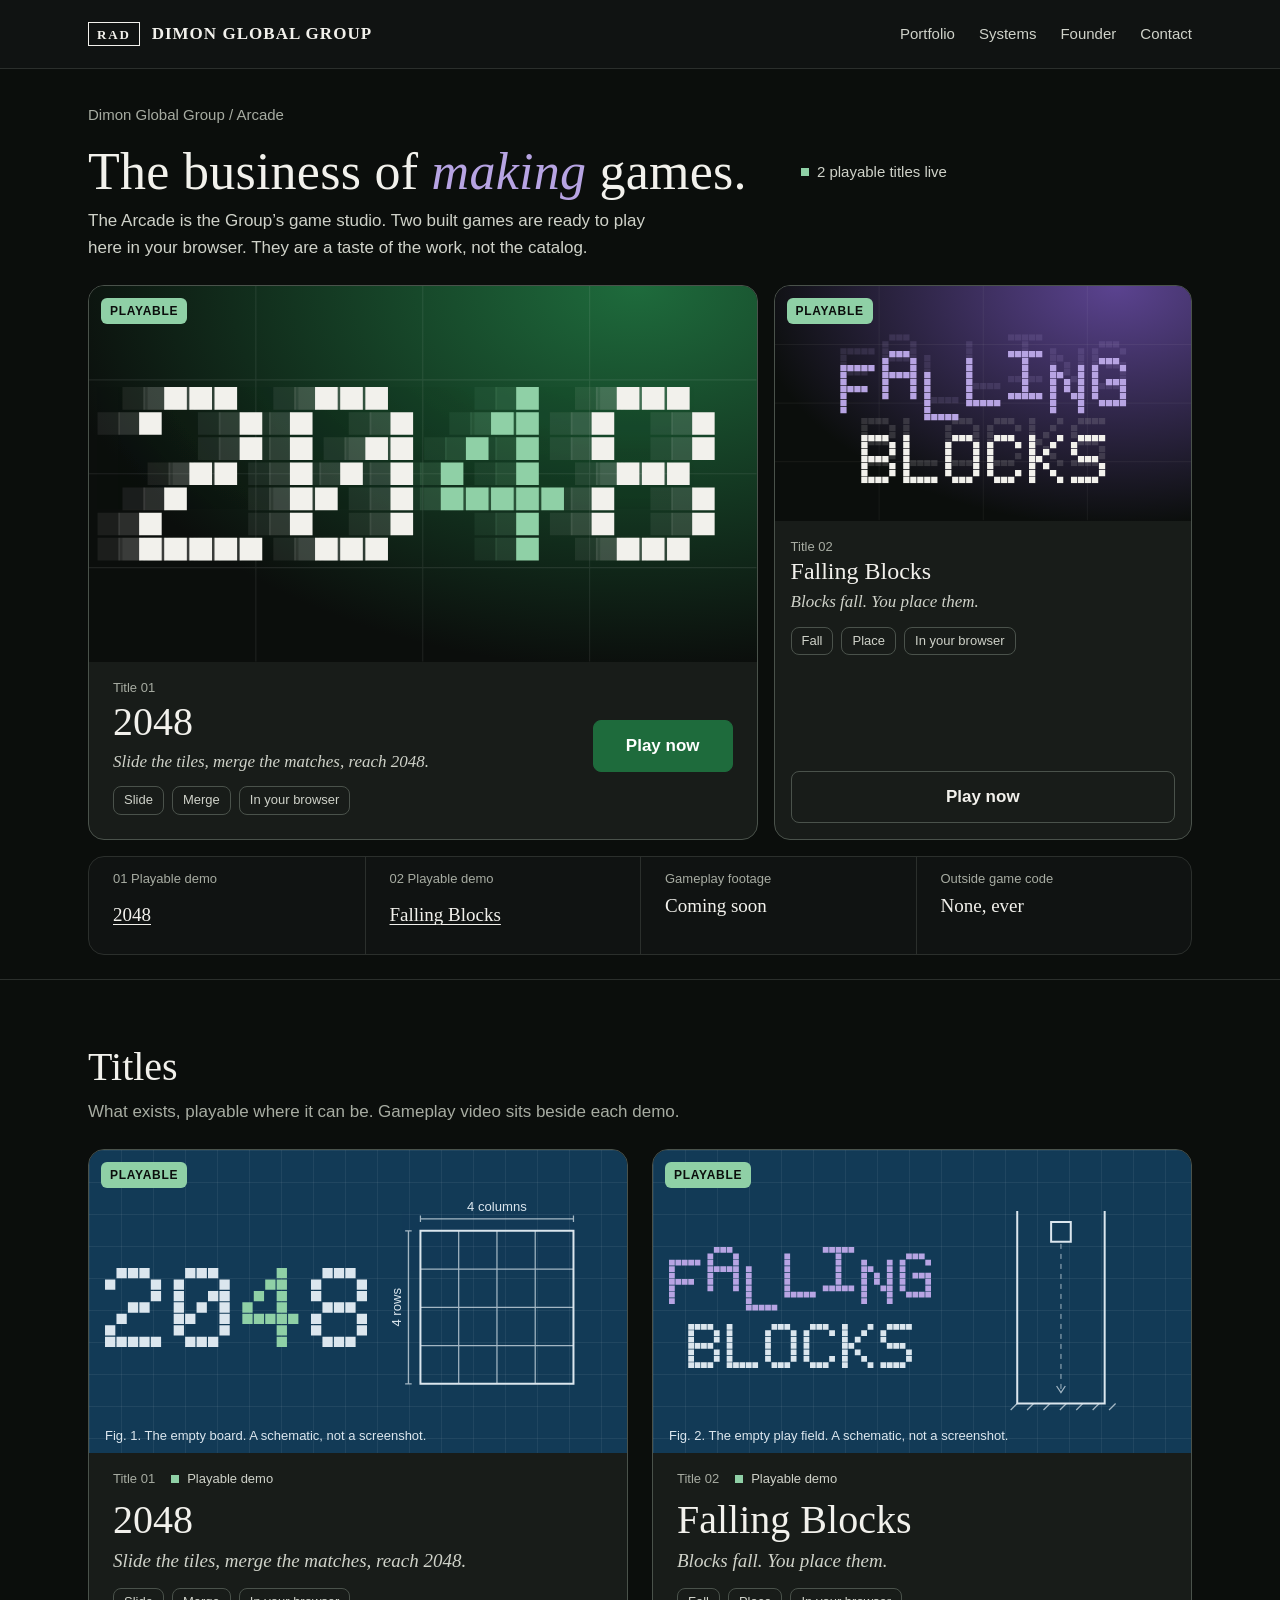
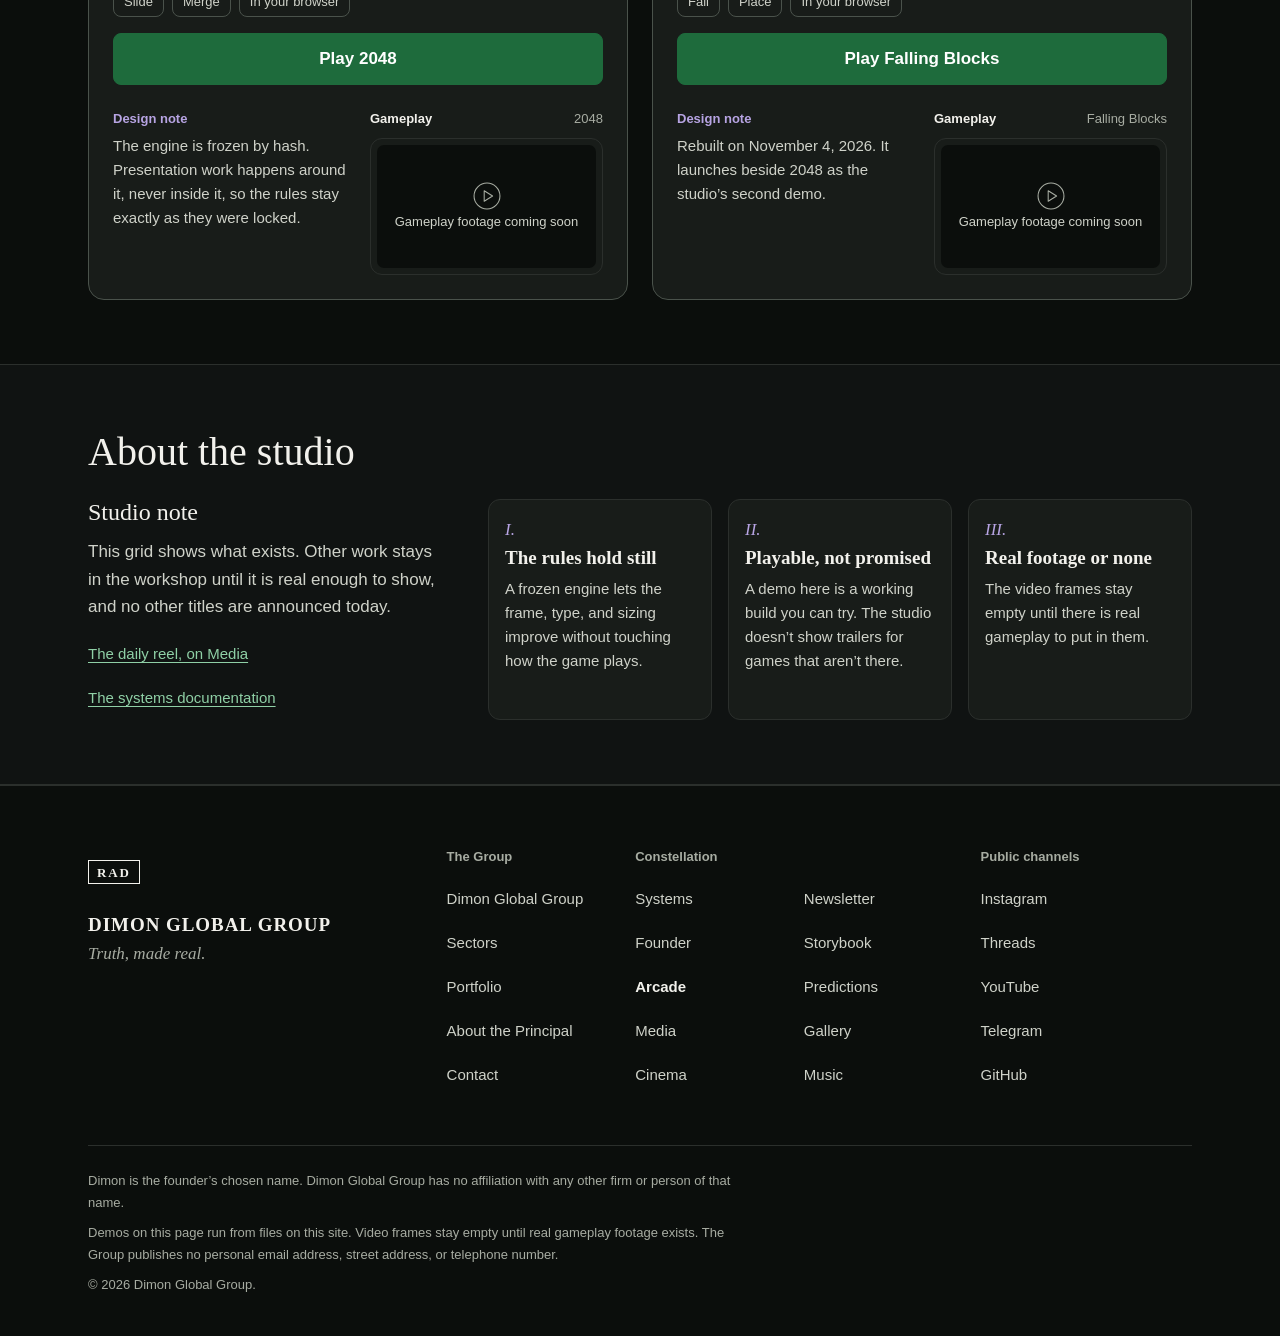
==== commit 3baa6bfe: "Satellites re-centered on Dimon Global Group (deploy-tree generation): Systems branch header, missio" ====
--- a/dgg-arcade/index.html
+++ b/dgg-arcade/index.html
@@ -3,332 +3,641 @@
 <head>
 <meta charset="utf-8" />
 <meta name="viewport" content="width=device-width, initial-scale=1" />
-<meta name="description" content="Classic Games on Kodi — The Sourcing Guide. The audited map for the Dimon Global Group entertainment center: which emulator cores it runs, where each one comes from, and where its games may honestly come from." />
-<title>Classic Games on Kodi — The Sourcing Guide</title>
+<meta name="description" content="The Arcade is the game studio of Dimon Global Group: the business of making games. Two built games are playable here, a taste of the work and not the catalog." />
+<link rel="canonical" href="https://dimonglobalgroup.github.io/dgg-arcade/" />
+<meta property="og:type" content="website" />
+<meta property="og:site_name" content="Dimon Global Group" />
+<meta property="og:title" content="Arcade — Dimon Global Group" />
+<meta property="og:description" content="The Arcade is the game studio of Dimon Global Group: the business of making games. Two built games are playable here, a taste of the work and not the catalog." />
+<meta property="og:url" content="https://dimonglobalgroup.github.io/dgg-arcade/" />
+<meta name="twitter:card" content="summary" />
+<meta name="twitter:title" content="Arcade — Dimon Global Group" />
+<meta name="twitter:description" content="The Arcade is the game studio of Dimon Global Group: the business of making games. Two built games are playable here, a taste of the work and not the catalog." />
+<script type="application/ld+json">
+{"@context": "https://schema.org", "@type": "WebPage", "name": "Arcade — Dimon Global Group", "url": "https://dimonglobalgroup.github.io/dgg-arcade/", "description": "The Arcade is the game studio of Dimon Global Group: the business of making games. Two built games are playable here, a taste of the work and not the catalog.", "isPartOf": {"@type": "WebSite", "name": "Dimon Global Group", "url": "https://dimonglobalgroup.com/"}, "publisher": {"@type": "Organization", "name": "Dimon Global Group", "url": "https://dimonglobalgroup.com/"}}
+</script>
+<title>Arcade — Dimon Global Group</title>
+<meta name="theme-color" content="#101312" />
+<link rel="icon" href="data:image/svg+xml,%3Csvg xmlns='http://www.w3.org/2000/svg' viewBox='0 0 64 64'%3E%3Crect width='64' height='64' fill='%23101312'/%3E%3Ctext x='32' y='43' font-family='Georgia,serif' font-size='32' fill='%23f2f1ec' text-anchor='middle'%3ED%3C/text%3E%3C/svg%3E" />
 <style>
-  :root{
-    --bg:#101312; --card:#171a18; --card-2:#1e2220;
-    --ink:#f2f1ec; --soft:#c6c8c0; --muted:#8f9489;
-    --line:#2b2f2c; --green:#57b87e; --green-dim:#1e6b3c; --purple:#a68fd6; --purple-dim:#5b4390;
-    --serif:Georgia, "Times New Roman", serif;
-    --sans:-apple-system, "Segoe UI", "Helvetica Neue", Helvetica, Arial, sans-serif;
-    --mono:ui-monospace, Menlo, Consolas, monospace;
-  }
-  *{ box-sizing:border-box; }
-  body{ margin:0; background:var(--bg); color:var(--ink); font-family:var(--sans); font-size:16px; line-height:1.55; }
-  a{ color:inherit; text-decoration:none; }
-  .wrap{ max-width:1120px; margin:0 auto; padding:0 24px; }
-
-  .topbar{ border-bottom:1px solid var(--line); }
-  .topbar .wrap{ display:flex; justify-content:space-between; align-items:center; gap:16px; padding-top:14px; padding-bottom:14px; }
-  .brand{ font-family:var(--serif); font-weight:600; letter-spacing:.06em; font-size:15px; }
-  .brand .rad{ border:1.5px solid var(--ink); padding:4px 7px 3px; font-size:11px; letter-spacing:.14em; margin-right:10px; }
-  .live{ font-family:var(--mono); font-size:12px; color:var(--muted); }
-  .live .dot{ display:inline-block; width:8px; height:8px; border-radius:50%; background:var(--purple); margin-right:7px; }
-
-  .hero{ padding:58px 0 10px; }
-  .hero .kick{ font-family:var(--mono); font-size:12px; letter-spacing:.22em; text-transform:uppercase; color:var(--purple); margin:0 0 14px; }
-  .hero h1{ font-family:var(--serif); font-weight:500; font-size:clamp(38px,5.6vw,62px); line-height:1.08; margin:0; }
-  .hero h1 em{ color:var(--green); }
-  .hero p{ color:var(--soft); font-size:17.5px; max-width:64ch; margin:18px 0 0; }
-  .marquee{ display:flex; flex-wrap:wrap; gap:10px; margin-top:26px; }
-  .marquee span{ font-family:var(--mono); font-size:12px; border:1px solid var(--line); padding:7px 12px; color:var(--soft); background:var(--card); }
-  .marquee span b{ color:var(--purple); font-weight:600; }
-
-  .studio{ margin-top:48px; display:grid; grid-template-columns:1.5fr 1fr; gap:30px; border:1px solid var(--line); background:var(--card); padding:34px 36px; }
-  .studio h2{ font-family:var(--serif); font-size:26px; font-weight:600; margin:0 0 12px; }
-  .studio p{ color:var(--soft); font-size:15.5px; margin:0 0 12px; }
-  .studio p:last-child{ margin-bottom:0; }
-  .studio .side{ border-left:1px solid var(--line); padding-left:30px; }
-  .studio .side .stat{ margin-bottom:20px; }
-  .studio .side .stat:last-child{ margin-bottom:0; }
-  .studio .side .n{ font-family:var(--serif); font-size:30px; color:var(--ink); }
-  .studio .side .t{ font-family:var(--mono); font-size:11px; letter-spacing:.16em; text-transform:uppercase; color:var(--muted); margin-top:2px; }
-  @media (max-width:760px){ .studio{ grid-template-columns:1fr; } .studio .side{ border-left:none; padding-left:0; display:flex; gap:26px; flex-wrap:wrap; } }
-
-  .catalog{ margin-top:48px; }
-  .catalog h2{ font-family:var(--mono); font-size:13px; letter-spacing:.2em; text-transform:uppercase; color:var(--muted); font-weight:600; margin:0 0 6px; }
-  .catalog .note{ color:var(--muted); font-size:13.5px; margin:0 0 8px; max-width:70ch; }
-  .catalog .head, .catalog .row, .catalog .empty{ display:grid; grid-template-columns:1fr 1.25fr 1.5fr .75fr; gap:18px; padding:14px 4px; align-items:baseline; }
-  .catalog .head{ border-top:1px solid var(--line); font-family:var(--mono); font-size:11.5px; letter-spacing:.1em; text-transform:uppercase; color:var(--purple); }
-  .catalog .row{ border-top:1px solid var(--line); font-size:14.5px; color:var(--soft); }
-  .catalog .row .core{ color:var(--ink); font-weight:600; }
-  .catalog .row a{ color:var(--green); text-decoration:underline; }
-  .catalog .row .lic{ font-family:var(--mono); font-size:12.5px; }
-  .catalog .empty{ border-top:1px solid var(--line); border-bottom:1px solid var(--line); }
-  .catalog .empty .msg{ grid-column:1 / -1; color:var(--soft); font-size:15px; }
-  .catalog .empty .msg b{ color:var(--ink); font-weight:600; }
-  @media (max-width:640px){ .catalog .head{ display:none; } .catalog .row, .catalog .empty{ grid-template-columns:1fr; gap:4px; } }
-
-  .srclist{ margin-top:8px; }
-  .srclist .head, .srclist .row, .srclist .empty{ display:grid; grid-template-columns:1fr 1.6fr .9fr; gap:18px; padding:14px 4px; align-items:baseline; }
-  .srclist .head{ border-top:1px solid var(--line); font-family:var(--mono); font-size:11.5px; letter-spacing:.1em; text-transform:uppercase; color:var(--purple); }
-  .srclist .row{ border-top:1px solid var(--line); font-size:14.5px; color:var(--soft); }
-  .srclist .row .src{ color:var(--ink); font-weight:600; }
-  .srclist .row a{ color:var(--green); text-decoration:underline; }
-  .srclist .empty{ border-top:1px solid var(--line); border-bottom:1px solid var(--line); }
-  .srclist .empty .msg{ grid-column:1 / -1; color:var(--soft); font-size:15px; }
-  .srclist .empty .msg b{ color:var(--ink); font-weight:600; }
-  @media (max-width:640px){ .srclist .head{ display:none; } .srclist .row, .srclist .empty{ grid-template-columns:1fr; gap:4px; } }
-
-  .program{ margin-top:48px; border:1px solid var(--line); background:var(--card); padding:34px 36px; }
-  .program h2{ font-family:var(--mono); font-size:13px; letter-spacing:.2em; text-transform:uppercase; color:var(--muted); font-weight:600; margin:0 0 18px; }
-  .program .item{ display:grid; grid-template-columns:170px 1fr; gap:18px; padding:16px 0; border-top:1px solid var(--line); }
-  .program .item:first-of-type{ border-top:none; padding-top:0; }
-  .program .item:last-child{ padding-bottom:0; }
-  .program .label{ font-family:var(--mono); font-size:11.5px; letter-spacing:.1em; text-transform:uppercase; color:var(--purple); padding-top:3px; }
-  .program .body{ color:var(--soft); font-size:15.5px; }
-  .program .body b{ color:var(--ink); font-weight:600; }
-  .program .body p{ margin:0 0 10px; }
-  .program .body p:last-child{ margin-bottom:0; }
-  @media (max-width:640px){ .program .item{ grid-template-columns:1fr; gap:6px; } }
-
-  .log{ margin-top:48px; }
-  .log h2{ font-family:var(--mono); font-size:13px; letter-spacing:.2em; text-transform:uppercase; color:var(--muted); font-weight:600; margin:0 0 6px; }
-  .log .note{ color:var(--muted); font-size:13.5px; margin:0 0 8px; max-width:70ch; }
-  .log .entry{ display:grid; grid-template-columns:150px 1fr; gap:18px; padding:16px 4px; border-top:1px solid var(--line); }
-  .log .entry:last-child{ border-bottom:1px solid var(--line); }
-  .log .date{ font-family:var(--mono); font-size:12.5px; color:var(--purple); padding-top:2px; }
-  .log .what{ color:var(--soft); font-size:15px; }
-  .log .what b{ color:var(--ink); font-weight:600; }
-  .log .what p{ margin:0 0 8px; }
-  .log .what p:last-child{ margin-bottom:0; }
-  @media (max-width:640px){ .log .entry{ grid-template-columns:1fr; gap:4px; } }
-
-  .screen{ margin-top:48px; border:1px solid var(--purple-dim); background:linear-gradient(120deg, var(--card-2), var(--card)); padding:34px 36px; display:grid; grid-template-columns:1.4fr 1fr; gap:30px; align-items:center; }
-  .screen blockquote{ margin:0; font-family:var(--serif); font-size:clamp(20px,2.6vw,26px); line-height:1.5; font-style:italic; }
-  .screen blockquote b{ font-style:normal; color:var(--purple); font-weight:600; }
-  .screen .side{ font-size:14.5px; color:var(--soft); }
-  .screen .side a{ color:var(--green); text-decoration:underline; }
-  @media (max-width:760px){ .screen{ grid-template-columns:1fr; } }
-
-  footer{ margin-top:60px; border-top:1px solid var(--line); padding:28px 0 40px; font-size:13px; color:var(--muted); line-height:1.7; }
-  footer .row{ display:flex; justify-content:space-between; gap:18px; flex-wrap:wrap; margin-bottom:12px; }
-  footer a{ color:var(--soft); }
-  footer a:hover{ color:var(--purple); }
+/* DGG-TOKENS:BEGIN - identical in every page of the estate */
+:root{
+  /* Colour: ink range (flagship hero and footer values) */
+  --ink-950:#0b0e0c; --ink-900:#101312; --ink-800:#181c19;
+  --ink-line:#2b2f2c; --ink-line-strong:#4a524b;
+  --bone-100:#f2f1ec; --bone-300:#cfd2c9; --bone-500:#a7aca2;
+  /* Colour: paper range (flagship body and founder values) */
+  --paper-0:#ffffff; --paper-100:#f5f4f0; --paper-200:#eceae3;
+  --paper-line:#d8d5cb; --paper-line-strong:#b9b5a8;
+  --graphite-900:#16181a; --graphite-700:#3c4043; --graphite-500:#5d6157;
+  /* Colour: the two identity accents, one tone for each surface */
+  --green-300:#8fd0a6; --green-700:#1e6b3c; --green-600:#2a8a50;
+  --purple-300:#b7a4e3; --purple-700:#5b4390;
+  --blueprint:#123a56; --blueprint-text:#dbe6ee;
+
+  /* Surface roles: ink is the default surface */
+  --surface:var(--ink-900); --surface-raised:var(--ink-800);
+  --text:var(--bone-100); --text-soft:var(--bone-300); --text-muted:var(--bone-500);
+  --line:var(--ink-line); --line-strong:var(--ink-line-strong);
+  --accent:var(--green-300); --accent-2:var(--purple-300);
+
+  /* Type */
+  --serif:Georgia, "Times New Roman", Times, serif;
+  --sans:-apple-system, "Segoe UI", "Helvetica Neue", Helvetica, Arial, sans-serif;
+  --mono:ui-monospace, "SF Mono", Menlo, Consolas, "Liberation Mono", monospace;
+  --t-xs:.8125rem; --t-sm:.9375rem; --t-base:1.0625rem; --t-md:1.1875rem; --t-lg:1.5rem;
+  --t-xl:clamp(1.75rem, 1.4rem + 1.4vw, 2.5rem);
+  --t-2xl:clamp(2.5rem, 1.7rem + 3.6vw, 4.5rem);
+  --t-display:clamp(3.5rem, 1.6rem + 7vw, 6.25rem);
+
+  /* Space: 8px grid */
+  --s-1:.25rem; --s-2:.5rem; --s-3:.75rem; --s-4:1rem; --s-5:1.5rem;
+  --s-6:2rem; --s-7:3rem; --s-8:4rem; --s-9:6rem; --s-10:8rem;
+
+  /* Layout */
+  --w-page:74rem; --w-read:45rem; --gutter:clamp(1rem, .4rem + 3vw, 2.5rem);
+  --header-h:4.25rem;
+}
+.on-paper{
+  --surface:var(--paper-100); --surface-raised:var(--paper-0);
+  --text:var(--graphite-900); --text-soft:var(--graphite-700); --text-muted:var(--graphite-500);
+  --line:var(--paper-line); --line-strong:var(--paper-line-strong);
+  --accent:var(--green-700); --accent-2:var(--purple-700);
+}
+.on-ink{
+  --surface:var(--ink-900); --surface-raised:var(--ink-800);
+  --text:var(--bone-100); --text-soft:var(--bone-300); --text-muted:var(--bone-500);
+  --line:var(--ink-line); --line-strong:var(--ink-line-strong);
+  --accent:var(--green-300); --accent-2:var(--purple-300);
+}
+/* DGG-TOKENS:END */
+/* DGG-COMPONENTS:BEGIN - shared base, header, footer, buttons */
+*,*::before,*::after{ box-sizing:border-box; }
+html{ scroll-behavior:smooth; scroll-padding-top:calc(var(--header-h) + var(--s-4)); -webkit-text-size-adjust:100%; }
+body{ margin:0; background:var(--surface); color:var(--text); font-family:var(--sans); font-size:var(--t-base); line-height:1.6; -webkit-font-smoothing:antialiased; }
+img{ display:block; max-width:100%; height:auto; }
+h1,h2,h3,h4{ font-family:var(--serif); font-weight:500; line-height:1.15; margin:0; }
+p{ margin:0; }
+a{ color:var(--accent); text-decoration:underline; text-decoration-thickness:1px; text-underline-offset:.18em; }
+a:hover{ text-decoration-thickness:2px; }
+:focus-visible{ outline:2px solid var(--accent); outline-offset:3px; }
+.on-paper,.on-ink{ background:var(--surface); color:var(--text); }
+.wrap{ max-width:var(--w-page); margin-inline:auto; padding-inline:var(--gutter); }
+.skip-link{ position:absolute; left:-9999px; top:0; z-index:50; background:var(--paper-0); color:var(--graphite-900); padding:var(--s-3) var(--s-4); font-size:var(--t-sm); font-weight:600; }
+.skip-link:focus{ left:0; }
+.visually-hidden{ position:absolute; width:1px; height:1px; overflow:hidden; clip-path:inset(50%); white-space:nowrap; }
+
+.topbar{ position:sticky; top:0; z-index:20; background:var(--ink-900); border-bottom:1px solid var(--ink-line); }
+.topbar-in{ display:flex; align-items:center; justify-content:space-between; gap:var(--s-5); min-height:var(--header-h); }
+.brand{ display:inline-flex; align-items:center; gap:var(--s-3); color:var(--bone-100); text-decoration:none; }
+.mono-mark{ font-family:var(--serif); font-weight:600; font-size:var(--t-xs); letter-spacing:.14em; border:1.5px solid currentColor; padding:.3125rem .5rem .25rem; line-height:1; white-space:nowrap; }
+.brand-name{ font-family:var(--serif); font-weight:600; font-size:var(--t-base); letter-spacing:.06em; white-space:nowrap; }
+.nav{ display:flex; gap:var(--s-5); font-size:var(--t-sm); }
+.nav a{ color:var(--bone-300); text-decoration:none; padding-block:var(--s-2); }
+.nav a:hover{ color:var(--green-300); }
+.nav a[aria-current="page"]{ color:var(--bone-100); box-shadow:inset 0 -1px 0 var(--green-300); }
+
+.btn{ display:inline-block; padding:.75rem 1.375rem; font-size:var(--t-sm); font-weight:600; border:1px solid var(--line-strong); color:var(--text); text-decoration:none; }
+.btn:hover{ border-color:var(--accent); color:var(--accent); }
+.btn-solid{ background:var(--green-700); border-color:var(--green-700); color:#fff; }
+.btn-solid:hover{ background:var(--green-600); border-color:var(--green-600); color:#fff; }
+.btn-row{ display:flex; flex-wrap:wrap; gap:var(--s-3); }
+
+.sec-head{ border-top:1px solid var(--line-strong); padding-top:var(--s-5); margin-bottom:var(--s-6); }
+.sec-head h2{ font-size:var(--t-xl); }
+.sec-head p{ color:var(--text-muted); margin-top:var(--s-2); }
+
+.frame{ position:relative; border:1px solid var(--line-strong); padding:.625rem; background:var(--surface-raised); }
+.frame-inner{ position:relative; overflow:hidden; background:var(--ink-950); }
+.frame-inner img{ position:relative; width:100%; object-fit:cover; }
+.frame-fallback{ position:absolute; inset:0; display:grid; place-items:center; color:var(--bone-500); }
+img.img-missing{ opacity:0; }
+
+.site-foot{ background:var(--ink-950); color:var(--bone-100); border-top:1px solid var(--ink-line); }
+.foot-top{ display:grid; grid-template-columns:minmax(14rem,1fr) 2.4fr; gap:var(--s-7); padding-block:var(--s-8) var(--s-7); }
+.foot-name{ font-family:var(--serif); font-size:var(--t-md); font-weight:600; letter-spacing:.05em; margin-top:var(--s-4); }
+.foot-tag{ font-family:var(--serif); font-style:italic; color:var(--bone-500); }
+.foot-nav{ display:grid; grid-template-columns:1fr 2fr 1.35fr; gap:var(--s-6); font-size:var(--t-sm); }
+.foot-nav h2{ font-family:var(--sans); font-size:var(--t-xs); font-weight:600; color:var(--bone-500); margin-bottom:var(--s-3); }
+.foot-nav ul{ list-style:none; margin:0; padding:0; }
+.foot-nav .two-col{ columns:2; column-gap:var(--s-5); }
+.foot-nav li{ break-inside:avoid; padding-block:.125rem; }
+.foot-nav a{ color:var(--bone-300); text-decoration:none; }
+.foot-nav a:hover{ color:var(--green-300); text-decoration:underline; }
+.foot-nav a[aria-current="page"]{ color:var(--bone-100); font-weight:600; }
+.foot-legal{ border-top:1px solid var(--ink-line); padding-block:var(--s-5) var(--s-6); font-size:var(--t-xs); color:var(--bone-500); line-height:1.7; }
+.foot-legal p{ max-width:92ch; margin-bottom:var(--s-2); }
+
+@media (max-width:56rem){
+  .foot-top{ grid-template-columns:1fr; gap:var(--s-6); }
+  .foot-nav{ grid-template-columns:1fr 1fr; }
+  .foot-nav > div:nth-child(2){ grid-column:1 / -1; grid-row:1; }
+}
+@media (max-width:40rem){
+  html{ scroll-padding-top:calc(var(--header-h) + var(--s-7)); }
+  .topbar-in{ flex-wrap:wrap; gap:0; padding-block:var(--s-2); }
+  .nav{ width:100%; justify-content:space-between; gap:var(--s-3); }
+  .brand-name{ font-size:var(--t-sm); }
+}
+@media (prefers-reduced-motion:reduce){
+  html{ scroll-behavior:auto; }
+  *,*::before,*::after{ animation:none !important; transition:none !important; }
+}
+/* DGG-COMPONENTS:END */
+/* Shared page parts, same values as the portal */
+.hero{ border-bottom:1px solid var(--line); overflow:hidden; }
+.hero-eyebrow{ color:var(--text-muted); font-size:var(--t-sm); }
+.hero-eyebrow a{ display:inline-flex; align-items:center; min-height:2.75rem; color:inherit; text-decoration:none; }
+.hero-eyebrow a:hover{ color:var(--accent); text-decoration:underline; }
+.hero-lede{ color:var(--text-soft); max-width:60ch; }
+.hero-strip{ display:grid; grid-template-columns:repeat(4,1fr); margin:0; }
+.hero-strip > div{ padding:var(--s-3) var(--s-5) var(--s-4); border-left:1px solid var(--line); }
+.hero-strip > div:first-child{ border-left:none; }
+.hero-strip dt{ color:var(--text-muted); font-size:var(--t-xs); }
+.hero-strip dd{ margin:var(--s-1) 0 0; font-family:var(--serif); font-size:var(--t-md); line-height:1.3; }
+.hero-strip a{ display:inline-flex; align-items:center; min-width:2.75rem; min-height:2.75rem; color:inherit; }
+.hero-strip a:hover{ color:var(--accent); }
+.band{ padding-block:var(--s-8); }
+.status{ display:inline-flex; align-items:center; gap:var(--s-2); font-size:var(--t-sm); color:var(--text-soft); }
+.status::before{ content:""; width:.5rem; height:.5rem; }
+.status-live::before{ background:var(--accent); }
+
+/* Arcade storefront skin */
+body{ --r-card:1rem; --r-tile:.75rem; --r-ctl:.5rem; background:var(--ink-950); }
+.nav a{ display:inline-flex; align-items:center; min-height:2.75rem; }
+.topbar .brand,.site-foot .brand{ min-height:2.75rem; }
+.foot-nav a{ display:inline-flex; align-items:center; min-width:2.75rem; min-height:2.75rem; }
+.foot-nav li{ padding-block:0; }
+
+.btn{ display:inline-flex; align-items:center; justify-content:center; min-height:2.75rem; border-radius:var(--r-ctl); line-height:1.2; text-align:center; }
+.btn-sm{ padding:.5rem .875rem; font-size:var(--t-xs); background:var(--ink-950); color:var(--text); font-family:inherit; cursor:pointer; }
+.btn-play{ min-height:3.25rem; padding-inline:2rem; font-size:var(--t-base); }
+
+/* One palette per title. Covers, badges and marks all read from these. */
+.t-2048{ --tile-ground:var(--green-700); --mark-accent:var(--green-300); }
+.t-fb{ --tile-ground:var(--purple-700); --mark-accent:var(--purple-300); }
+
+.badge{ display:inline-flex; align-items:center; min-height:1.625rem; padding:.125rem .5625rem; border-radius:.375rem; background:var(--green-300); color:var(--ink-950); font-size:.75rem; font-weight:700; letter-spacing:.06em; line-height:1; white-space:nowrap; }
+
+.tags{ display:flex; flex-wrap:wrap; gap:var(--s-2); list-style:none; margin:0; padding:0; font-size:var(--t-xs); color:var(--text-soft); }
+.tags li{ padding:.1875rem .625rem; border:1px solid var(--line-strong); border-radius:var(--r-ctl); }
+
+/* Store header */
+.store-head{ display:grid; grid-template-columns:minmax(0,1.7fr) minmax(0,1fr); gap:var(--s-2) var(--s-7); align-items:center; padding-block:var(--s-5) var(--s-5); }
+.store-head .hero-eyebrow{ grid-column:1 / -1; }
+.store-head h1{ font-size:clamp(2.25rem, 1.7rem + 2vw, 3.25rem); font-weight:400; line-height:1.04; letter-spacing:.005em; }
+.store-head h1 em{ color:var(--accent-2); }
+
+/* Feature slots */
+.store-feature{ display:grid; grid-template-columns:minmax(0,1.6fr) minmax(0,1fr); gap:var(--s-4); }
+.feat{ display:flex; flex-direction:column; min-width:0; border:1px solid var(--line-strong); border-radius:var(--r-card); background:var(--surface-raised); overflow:hidden; }
+.cover{ position:relative; aspect-ratio:16 / 9; color:var(--bone-100); background:radial-gradient(130% 150% at 82% 0, var(--tile-ground) 0, var(--ink-950) 68%); }
+.cover svg{ position:absolute; inset:0; width:100%; height:100%; fill:currentColor; }
+.m-a{ fill:var(--mark-accent, currentColor); }
+.cover .field{ stroke:currentColor; stroke-width:1; opacity:.09; fill:none; }
+.cover .trail{ opacity:.14; }
+.cover .trail-2{ opacity:.07; }
+.cover .badge{ position:absolute; left:var(--s-3); top:var(--s-3); }
+.feat-body{ flex:1; display:grid; grid-template-columns:minmax(0,1fr) auto; gap:var(--s-2) var(--s-5); align-items:center; padding:var(--s-4) var(--s-5) var(--s-5); }
+.feat-copy{ min-width:0; }
+.feat-no{ font-size:var(--t-xs); color:var(--text-muted); }
+.feat-title{ font-size:var(--t-xl); }
+.feat-one{ font-family:var(--serif); font-style:italic; color:var(--text-soft); margin:var(--s-1) 0 var(--s-3); line-height:1.5; }
+.feat-side .feat-title{ font-size:var(--t-lg); }
+.feat-side .feat-body{ grid-template-columns:minmax(0,1fr); align-items:start; padding:var(--s-4); grid-template-rows:1fr auto; gap:var(--s-4); }
+.feat-side .btn{ width:100%; }
+
+.hero-strip{ margin-block:var(--s-4) var(--s-5); border:1px solid var(--line); border-radius:var(--r-card); background:var(--surface); }
+
+/* Library */
+.sec-head{ border-top:none; padding-top:0; margin-bottom:var(--s-5); }
+.titles{ display:grid; grid-template-columns:repeat(2,minmax(0,1fr)); gap:var(--s-5); }
+.title-card{ display:grid; grid-template-rows:auto 1fr; min-width:0; border:1px solid var(--line-strong); border-radius:var(--r-card); background:var(--surface-raised); overflow:hidden; }
+
+.demo{ display:flex; flex-direction:column; min-width:0; }
+.demo [hidden]{ display:none; }
+.demo-bar{ position:absolute; z-index:3; left:0; right:0; display:flex; align-items:center; justify-content:space-between; gap:var(--s-3); padding:var(--s-3); pointer-events:none; }
+.demo-bar > *{ pointer-events:auto; }
+.demo-actions{ display:flex; gap:var(--s-2); }
+.demo{ position:relative; }
+.demo-stage{ position:relative; aspect-ratio:16 / 9; background:var(--blueprint); background-image:linear-gradient(rgba(219,230,238,.07) 1px, transparent 1px), linear-gradient(90deg, rgba(219,230,238,.07) 1px, transparent 1px); background-size:2rem 2rem; overflow:hidden; }
+.demo-stage iframe{ position:absolute; inset:0; width:100%; height:100%; border:0; background:var(--ink-950); z-index:2; }
+.demo-poster{ position:absolute; inset:0; margin:0; display:grid; grid-template-columns:minmax(0,1.15fr) minmax(0,1fr); gap:var(--s-4); align-items:center; padding:3rem var(--s-4) 2.25rem; color:var(--blueprint-text); }
+.demo-poster .mark{ width:100%; height:auto; max-height:100%; }
+.demo-poster .schem{ width:100%; height:100%; min-height:0; }
+.demo-poster .schem *{ vector-effect:non-scaling-stroke; }
+.demo-poster .ln{ fill:none; stroke:currentColor; stroke-width:1.25; opacity:.72; }
+.demo-poster .ln-b{ fill:none; stroke:currentColor; stroke-width:2; }
+.demo-poster .dash{ fill:none; stroke:currentColor; stroke-width:1; stroke-dasharray:5 5; opacity:.72; }
+.demo-poster .dim{ fill:currentColor; font-family:var(--sans); font-size:24px; }
+.demo-poster figcaption{ position:absolute; left:var(--s-4); right:var(--s-4); bottom:var(--s-2); font-size:var(--t-xs); line-height:1.35; }
+.demo-msg{ position:absolute; left:var(--s-4); right:var(--s-4); top:3.25rem; z-index:4; background:var(--ink-950); color:var(--bone-100); border:1px solid var(--ink-line-strong); border-radius:var(--r-ctl); padding:var(--s-2) var(--s-3); font-size:var(--t-sm); }
+
+.title-side{ display:flex; flex-direction:column; min-width:0; padding:var(--s-4) var(--s-5) var(--s-5); }
+.title-side .no{ display:flex; flex-wrap:wrap; gap:var(--s-1) var(--s-4); align-items:center; font-size:var(--t-xs); color:var(--text-muted); }
+.title-side .status{ font-size:var(--t-xs); }
+.title-side h3{ font-size:var(--t-xl); margin-top:var(--s-2); }
+.title-side .one{ font-family:var(--serif); font-style:italic; font-size:var(--t-md); color:var(--text-soft); margin:var(--s-1) 0 var(--s-3); line-height:1.5; }
+.title-actions{ display:flex; margin-top:var(--s-4); }
+.title-actions .btn{ flex:1; }
+.is-playing .demo-play{ display:none; }
+
+.title-more{ display:grid; grid-template-columns:minmax(0,1fr) minmax(0,1fr); gap:var(--s-5); margin-top:auto; padding-top:var(--s-5); align-items:start; }
+.note-label{ font-size:var(--t-xs); font-weight:600; color:var(--accent-2); }
+.design{ color:var(--text-soft); font-size:var(--t-sm); margin-top:var(--s-1); max-width:52ch; }
+
+.watch{ margin:0; }
+.watch-head{ display:flex; justify-content:space-between; gap:var(--s-3); font-size:var(--t-xs); color:var(--text-muted); padding-bottom:var(--s-2); }
+.watch-head b{ color:var(--text); font-weight:600; }
+.frame{ border-color:var(--line); border-radius:var(--r-tile); padding:.375rem; }
+.frame-inner{ border-radius:.4375rem; }
+.watch-screen{ aspect-ratio:16 / 9; display:grid; place-content:center; justify-items:center; gap:var(--s-1); color:var(--bone-300); text-align:center; padding:var(--s-2); }
+.watch-screen video{ position:absolute; inset:0; width:100%; height:100%; object-fit:contain; background:var(--ink-950); }
+.watch-glyph{ width:1.75rem; height:1.75rem; color:var(--bone-500); }
+.watch-screen p{ font-size:var(--t-xs); line-height:1.3; }
+
+/* A launched title takes the whole row, with its footage frame beside the demo. */
+.titles.has-player .title-card{ grid-column:1 / -1; grid-template-columns:minmax(0,1.5fr) minmax(0,1fr); grid-template-rows:auto; }
+.title-card.is-playing{ order:-1; border-color:var(--accent); }
+.titles.has-player .title-more{ grid-template-columns:minmax(0,1fr); }
+.is-playing .demo-bar{ position:static; flex-wrap:wrap; min-height:3.5rem; padding:var(--s-2) var(--s-4); border-bottom:1px solid var(--line); background:var(--surface-raised); }
+.is-playing .demo-stage{ aspect-ratio:auto; flex:1 0 auto; height:clamp(30rem, 74vh, 40rem); min-height:30rem; }
+
+/* About the studio */
+.studio{ background:var(--surface); border-block:1px solid var(--line); }
+.note-card{ display:grid; grid-template-columns:minmax(0,1fr) minmax(0,2fr); gap:var(--s-6) var(--s-7); }
+.note-card h3{ font-size:var(--t-lg); }
+.note-card .lead{ color:var(--text-soft); margin-top:var(--s-3); max-width:44ch; }
+.note-card .more{ margin-top:var(--s-3); font-size:var(--t-sm); display:flex; flex-direction:column; align-items:flex-start; }
+.note-card .more a{ display:inline-flex; align-items:center; min-height:2.75rem; }
+.practice{ margin:0; padding:0; list-style:none; display:grid; grid-template-columns:repeat(3,minmax(0,1fr)); gap:var(--s-4); }
+.practice li{ padding:var(--s-4); border:1px solid var(--line); border-radius:var(--r-tile); background:var(--surface-raised); }
+.practice .pn{ font-family:var(--serif); font-style:italic; color:var(--accent-2); }
+.practice h4{ font-size:var(--t-md); font-weight:600; margin-top:var(--s-1); }
+.practice p{ font-size:var(--t-sm); color:var(--text-soft); margin-top:var(--s-2); }
+
+@media (max-width:72rem){
+  .title-more{ grid-template-columns:minmax(0,1fr); }
+}
+@media (max-width:62rem){
+  .store-head{ grid-template-columns:1fr; }
+  .store-feature{ grid-template-columns:1fr; }
+  .feat-side{ display:grid; grid-template-columns:minmax(0,1fr) minmax(0,1fr); }
+  .note-card{ grid-template-columns:1fr; }
+  .demo-stage{ aspect-ratio:3 / 2; }
+  .demo-poster{ padding:3rem var(--s-3) 3rem; gap:var(--s-3); }
+  .demo-poster figcaption{ left:var(--s-3); right:var(--s-3); }
+  .demo-poster .dim{ font-size:32px; }
+  .titles.has-player .title-card{ grid-template-columns:minmax(0,1fr); }
+}
+@media (max-width:48rem){
+  .band{ padding-block:var(--s-7); }
+  .hero-strip{ grid-template-columns:1fr 1fr; }
+  .hero-strip > div:nth-child(odd){ border-left:none; }
+  .hero-strip > div:nth-child(n+3){ border-top:1px solid var(--line); }
+  .titles{ grid-template-columns:minmax(0,1fr); }
+  .practice{ grid-template-columns:minmax(0,1fr); }
+}
+@media (max-width:40rem){
+  .feat-body{ grid-template-columns:minmax(0,1fr); padding:var(--s-4); gap:var(--s-4); }
+  .feat-body .btn{ width:100%; }
+  .feat-side{ display:flex; }
+  .is-playing .demo-stage{ height:calc(100vh - 11rem); height:calc(100svh - 11rem); min-height:26rem; max-height:40rem; }
+  .is-playing .demo-bar{ padding-inline:var(--s-3); }
+  .title-side{ padding:var(--s-4); }
+}
+@media (hover:hover){
+  .feat,.title-card{ transition:border-color .15s ease; }
+  .feat:hover,.title-card:hover{ border-color:var(--accent); }
+}
+</style>
+<style>
+/* ==== ESTATE RESPONSIVE STANDARD v1 — 2026-11-10 ====
+   Phone-first touch layer for the whole public estate (Robert's order,
+   Nov 10 2026: every public page adapts to phone, tablet, and desktop).
+   Additive only: every rule sits inside the small-screen query below,
+   so desktop rendering is unchanged. No images touched; CSS sizing only.
+   Standard + regression gate: RESPONSIVE-STANDARD.md in this project.
+   Verify at 390 / 768 / 1280 before any deploy. */
+@media (max-width: 820px) {
+  .brand { min-height: 44px; display: inline-flex; align-items: center; }
+  .topbar .nav { flex-wrap: wrap; }
+  .topbar .nav a { min-height: 44px; display: inline-flex; align-items: center; padding-left: .55rem; padding-right: .55rem; }
+  .foot-nav a { min-height: 44px; display: flex; align-items: center; }
+  .constellation a { min-height: 44px; }
+  .toc a { min-height: 44px; display: flex; align-items: center; }
+  .tabs a, .jump a, .rail a { min-height: 44px; display: inline-flex; align-items: center; padding-left: .55rem; padding-right: .55rem; }
+  .btn { min-height: 44px; display: inline-flex; align-items: center; justify-content: center; }
+  img, video, canvas { max-width: 100%; height: auto; }
+  p.more a { min-height: 44px; display: inline-flex; align-items: center; }
+}
 </style>
 </head>
 <body>
-
-<div class="topbar">
+<a class="skip-link" href="#main">Skip to content</a>
+<header class="topbar">
+  <div class="wrap topbar-in">
+    <a class="brand" href="https://dimonglobalgroup.com/" aria-label="Dimon Global Group, home">
+      <span class="mono-mark">RAD</span>
+      <span class="brand-name">DIMON GLOBAL GROUP</span>
+    </a>
+    <nav class="nav" aria-label="Primary">
+      <a href="https://dimonglobalgroup.com/#portfolio">Portfolio</a>
+      <a href="https://dimonglobalgroup.github.io/">Systems</a>
+      <a href="https://dimonglobalgroup.github.io/dgg-founder/">Founder</a>
+      <a href="https://dimonglobalgroup.com/#contact">Contact</a>
+    </nav>
+  </div>
+</header>
+<svg width="0" height="0" class="visually-hidden" aria-hidden="true" focusable="false">
+  <symbol id="mark-2048" viewBox="0 0 229 69"><path d="M10 0h9v9h-9zM20 0h9v9h-9zM30 0h9v9h-9zM0 10h9v9h-9zM40 10h9v9h-9zM40 20h9v9h-9zM20 30h9v9h-9zM30 30h9v9h-9zM10 40h9v9h-9zM0 50h9v9h-9zM0 60h9v9h-9zM10 60h9v9h-9zM20 60h9v9h-9zM30 60h9v9h-9zM40 60h9v9h-9zM70 0h9v9h-9zM80 0h9v9h-9zM90 0h9v9h-9zM60 10h9v9h-9zM100 10h9v9h-9zM60 20h9v9h-9zM90 20h9v9h-9zM100 20h9v9h-9zM60 30h9v9h-9zM80 30h9v9h-9zM100 30h9v9h-9zM60 40h9v9h-9zM70 40h9v9h-9zM100 40h9v9h-9zM60 50h9v9h-9zM100 50h9v9h-9zM70 60h9v9h-9zM80 60h9v9h-9zM90 60h9v9h-9zM190 0h9v9h-9zM200 0h9v9h-9zM210 0h9v9h-9zM180 10h9v9h-9zM220 10h9v9h-9zM180 20h9v9h-9zM220 20h9v9h-9zM190 30h9v9h-9zM200 30h9v9h-9zM210 30h9v9h-9zM180 40h9v9h-9zM220 40h9v9h-9zM180 50h9v9h-9zM220 50h9v9h-9zM190 60h9v9h-9zM200 60h9v9h-9zM210 60h9v9h-9z" /><path class="m-a" d="M150 0h9v9h-9zM140 10h9v9h-9zM150 10h9v9h-9zM130 20h9v9h-9zM150 20h9v9h-9zM120 30h9v9h-9zM150 30h9v9h-9zM120 40h9v9h-9zM130 40h9v9h-9zM140 40h9v9h-9zM150 40h9v9h-9zM160 40h9v9h-9zM150 50h9v9h-9zM150 60h9v9h-9z" /></symbol>
+  <symbol id="mark-fb" viewBox="0 0 409 189"><path class="m-a" d="M0 20h9v9h-9zM10 20h9v9h-9zM20 20h9v9h-9zM30 20h9v9h-9zM40 20h9v9h-9zM0 30h9v9h-9zM0 40h9v9h-9zM0 50h9v9h-9zM10 50h9v9h-9zM20 50h9v9h-9zM30 50h9v9h-9zM0 60h9v9h-9zM0 70h9v9h-9zM0 80h9v9h-9zM70 0h9v9h-9zM80 0h9v9h-9zM90 0h9v9h-9zM60 10h9v9h-9zM100 10h9v9h-9zM60 20h9v9h-9zM100 20h9v9h-9zM60 30h9v9h-9zM70 30h9v9h-9zM80 30h9v9h-9zM90 30h9v9h-9zM100 30h9v9h-9zM60 40h9v9h-9zM100 40h9v9h-9zM60 50h9v9h-9zM100 50h9v9h-9zM60 60h9v9h-9zM100 60h9v9h-9zM120 30h9v9h-9zM120 40h9v9h-9zM120 50h9v9h-9zM120 60h9v9h-9zM120 70h9v9h-9zM120 80h9v9h-9zM120 90h9v9h-9zM130 90h9v9h-9zM140 90h9v9h-9zM150 90h9v9h-9zM160 90h9v9h-9zM180 10h9v9h-9zM180 20h9v9h-9zM180 30h9v9h-9zM180 40h9v9h-9zM180 50h9v9h-9zM180 60h9v9h-9zM180 70h9v9h-9zM190 70h9v9h-9zM200 70h9v9h-9zM210 70h9v9h-9zM220 70h9v9h-9zM240 0h9v9h-9zM250 0h9v9h-9zM260 0h9v9h-9zM270 0h9v9h-9zM280 0h9v9h-9zM260 10h9v9h-9zM260 20h9v9h-9zM260 30h9v9h-9zM260 40h9v9h-9zM260 50h9v9h-9zM240 60h9v9h-9zM250 60h9v9h-9zM260 60h9v9h-9zM270 60h9v9h-9zM280 60h9v9h-9zM300 20h9v9h-9zM340 20h9v9h-9zM300 30h9v9h-9zM310 30h9v9h-9zM340 30h9v9h-9zM300 40h9v9h-9zM320 40h9v9h-9zM340 40h9v9h-9zM300 50h9v9h-9zM320 50h9v9h-9zM340 50h9v9h-9zM300 60h9v9h-9zM330 60h9v9h-9zM340 60h9v9h-9zM300 70h9v9h-9zM340 70h9v9h-9zM300 80h9v9h-9zM340 80h9v9h-9zM370 10h9v9h-9zM380 10h9v9h-9zM390 10h9v9h-9zM360 20h9v9h-9zM400 20h9v9h-9zM360 30h9v9h-9zM360 40h9v9h-9zM380 40h9v9h-9zM390 40h9v9h-9zM400 40h9v9h-9zM360 50h9v9h-9zM400 50h9v9h-9zM360 60h9v9h-9zM400 60h9v9h-9zM370 70h9v9h-9zM380 70h9v9h-9zM390 70h9v9h-9zM400 70h9v9h-9z" /><path d="M30 120h9v9h-9zM40 120h9v9h-9zM50 120h9v9h-9zM60 120h9v9h-9zM30 130h9v9h-9zM70 130h9v9h-9zM30 140h9v9h-9zM70 140h9v9h-9zM30 150h9v9h-9zM40 150h9v9h-9zM50 150h9v9h-9zM60 150h9v9h-9zM30 160h9v9h-9zM70 160h9v9h-9zM30 170h9v9h-9zM70 170h9v9h-9zM30 180h9v9h-9zM40 180h9v9h-9zM50 180h9v9h-9zM60 180h9v9h-9zM90 120h9v9h-9zM90 130h9v9h-9zM90 140h9v9h-9zM90 150h9v9h-9zM90 160h9v9h-9zM90 170h9v9h-9zM90 180h9v9h-9zM100 180h9v9h-9zM110 180h9v9h-9zM120 180h9v9h-9zM130 180h9v9h-9zM160 120h9v9h-9zM170 120h9v9h-9zM180 120h9v9h-9zM150 130h9v9h-9zM190 130h9v9h-9zM150 140h9v9h-9zM190 140h9v9h-9zM150 150h9v9h-9zM190 150h9v9h-9zM150 160h9v9h-9zM190 160h9v9h-9zM150 170h9v9h-9zM190 170h9v9h-9zM160 180h9v9h-9zM170 180h9v9h-9zM180 180h9v9h-9zM220 120h9v9h-9zM230 120h9v9h-9zM240 120h9v9h-9zM210 130h9v9h-9zM250 130h9v9h-9zM210 140h9v9h-9zM210 150h9v9h-9zM210 160h9v9h-9zM210 170h9v9h-9zM250 170h9v9h-9zM220 180h9v9h-9zM230 180h9v9h-9zM240 180h9v9h-9zM270 120h9v9h-9zM310 120h9v9h-9zM270 130h9v9h-9zM300 130h9v9h-9zM270 140h9v9h-9zM290 140h9v9h-9zM270 150h9v9h-9zM280 150h9v9h-9zM270 160h9v9h-9zM290 160h9v9h-9zM270 170h9v9h-9zM300 170h9v9h-9zM270 180h9v9h-9zM310 180h9v9h-9zM340 120h9v9h-9zM350 120h9v9h-9zM360 120h9v9h-9zM370 120h9v9h-9zM330 130h9v9h-9zM330 140h9v9h-9zM340 150h9v9h-9zM350 150h9v9h-9zM360 150h9v9h-9zM370 160h9v9h-9zM370 170h9v9h-9zM330 180h9v9h-9zM340 180h9v9h-9zM350 180h9v9h-9zM360 180h9v9h-9z" /></symbol>
+</svg>
+<div class="hero" id="top">
   <div class="wrap">
-    <a class="brand" href="https://dimonglobalgroup.com"><span class="rad">RAD</span>DIMON GLOBAL GROUP</a>
-    <span class="live"><span class="dot"></span>entertainment center v1 — assembled &amp; audited</span>
+    <div class="store-head">
+      <p class="hero-eyebrow"><a href="https://dimonglobalgroup.com/">Dimon Global Group</a> / Arcade</p>
+      <h1>The business of <em>making</em> games.</h1>
+      <p class="status status-live">2 playable titles live</p>
+      <p class="hero-lede">The Arcade is the Group&rsquo;s game studio. Two built games are ready to play here in your browser. They are a taste of the work, not the catalog.</p>
+    </div>
+    <div class="store-feature">
+      <article class="feat feat-main t-2048" aria-labelledby="feat-2048-h">
+        <div class="cover">
+          <svg viewBox="0 0 640 360" preserveAspectRatio="xMidYMid slice" aria-hidden="true" focusable="false">
+            <path class="field" d="M0 90h640M0 180h640M0 270h640M160 0v360M320 0v360M480 0v360" />
+            <use class="trail-2" href="#mark-2048" x="8" y="96" width="552" height="168" />
+            <use class="trail" href="#mark-2048" x="28" y="96" width="552" height="168" />
+            <use href="#mark-2048" x="48" y="96" width="552" height="168" />
+          </svg>
+          <span class="badge">PLAYABLE</span>
+        </div>
+        <div class="feat-body">
+          <div class="feat-copy">
+            <p class="feat-no">Title 01</p>
+            <h2 class="feat-title" id="feat-2048-h">2048</h2>
+            <p class="feat-one">Slide the tiles, merge the matches, reach 2048.</p>
+            <ul class="tags" aria-label="Tags"><li>Slide</li><li>Merge</li><li>In your browser</li></ul>
+          </div>
+          <a class="btn btn-solid btn-play" href="games/2048/index.html" data-launch="title-2048" aria-label="Play now: 2048">Play now</a>
+        </div>
+      </article>
+      <article class="feat feat-side t-fb" aria-labelledby="feat-fb-h">
+        <div class="cover">
+          <svg viewBox="0 0 640 360" preserveAspectRatio="xMidYMid slice" aria-hidden="true" focusable="false">
+            <path class="field" d="M0 90h640M0 180h640M0 270h640M160 0v360M320 0v360M480 0v360" />
+            <use class="trail" href="#mark-fb" x="100" y="74" width="440" height="203" />
+            <use href="#mark-fb" x="100" y="100" width="440" height="203" />
+          </svg>
+          <span class="badge">PLAYABLE</span>
+        </div>
+        <div class="feat-body">
+          <div class="feat-copy">
+            <p class="feat-no">Title 02</p>
+            <h2 class="feat-title" id="feat-fb-h">Falling Blocks</h2>
+            <p class="feat-one">Blocks fall. You place them.</p>
+            <ul class="tags" aria-label="Tags"><li>Fall</li><li>Place</li><li>In your browser</li></ul>
+          </div>
+          <a class="btn btn-play" href="games/falling-blocks/index.html" data-launch="title-falling-blocks" aria-label="Play now: Falling Blocks">Play now</a>
+        </div>
+      </article>
+    </div>
+    <dl class="hero-strip" aria-label="Studio index">
+      <div><dt>01 Playable demo</dt><dd><a href="#title-2048">2048</a></dd></div>
+      <div><dt>02 Playable demo</dt><dd><a href="#title-falling-blocks">Falling Blocks</a></dd></div>
+      <div><dt>Gameplay footage</dt><dd>Coming soon</dd></div>
+      <div><dt>Outside game code</dt><dd>None, ever</dd></div>
+    </dl>
   </div>
 </div>
 
-<div class="wrap">
-  <div class="hero">
-    <p class="kick">Dimon Global Group — Arcade · The Kodi Entertainment Center · Truth, made real.</p>
-    <h1>Classic games on Kodi —<br />the <em>sourcing guide.</em></h1>
-    <p>The Group&rsquo;s entertainment center plays classic games through <b>RetroPlayer</b>, the game engine built into Kodi itself — no separate emulator box, no bundled &ldquo;build&rdquo; of unknown origin. This page is the audited map of that setup: which emulator cores the center runs, where each core comes from, and where the games it plays may honestly come from.</p>
-    <div class="marquee">
-      <span><b>RetroPlayer</b> built into Kodi 21</span>
-      <span><b>Cores</b> audited upstream only</span>
-      <span><b>Games</b> owned — or freely given</span>
-      <span><b>Commercial ROM packs</b> listed: none</span>
+<main id="main">
+  <section id="titles" class="band">
+    <div class="wrap">
+      <div class="sec-head">
+        <h2>Titles</h2>
+        <p>What exists, playable where it can be. Gameplay video sits beside each demo.</p>
+      </div>
+      <div class="titles">
+
+        <article class="title-card t-2048" id="title-2048" aria-labelledby="title-2048-h">
+          <div class="demo" data-title="2048">
+            <div class="demo-bar">
+              <span class="badge">PLAYABLE</span>
+              <div class="demo-actions">
+                <a class="btn btn-sm demo-full" href="games/2048/index.html" hidden>Full page</a>
+                <button class="btn btn-sm demo-stop" type="button" hidden>Stop</button>
+              </div>
+            </div>
+            <div class="demo-stage">
+              <figure class="demo-poster">
+                <svg class="mark" viewBox="0 0 229 69" aria-hidden="true" focusable="false" fill="currentColor"><use href="#mark-2048" /></svg>
+                <svg class="schem" viewBox="0 0 400 400" preserveAspectRatio="xMidYMid meet" aria-hidden="true" focusable="false">
+                  <path class="ln-b" d="M60 60h280v280H60z" />
+                  <path class="ln" d="M130 60v280M200 60v280M270 60v280M60 130h280M60 200h280M60 270h280" />
+                  <path class="ln" d="M60 38h280M60 32v12M340 32v12M38 60v280M32 60h12M32 340h12" />
+                  <text class="dim" x="200" y="24" text-anchor="middle">4 columns</text>
+                  <text class="dim" x="24" y="200" text-anchor="middle" transform="rotate(-90 24 200)">4 rows</text>
+                </svg>
+                <figcaption>Fig. 1. The empty board. A schematic, not a screenshot.</figcaption>
+              </figure>
+              <p class="demo-msg" role="status" hidden>This demo isn&rsquo;t available in this build.</p>
+            </div>
+          </div>
+          <div class="title-side">
+            <p class="no"><span>Title 01</span><span class="status status-live">Playable demo</span></p>
+            <h3 id="title-2048-h">2048</h3>
+            <p class="one">Slide the tiles, merge the matches, reach 2048.</p>
+            <ul class="tags" aria-label="Tags"><li>Slide</li><li>Merge</li><li>In your browser</li></ul>
+            <div class="title-actions"><a class="btn btn-solid btn-play demo-play" href="games/2048/index.html">Play 2048</a></div>
+            <div class="title-more">
+              <div>
+                <p class="note-label">Design note</p>
+                <p class="design">The engine is frozen by hash. Presentation work happens around it, never inside it, so the rules stay exactly as they were locked.</p>
+              </div>
+              <figure class="watch">
+                <figcaption class="watch-head"><b>Gameplay</b><span>2048</span></figcaption>
+                <div class="frame"><div class="frame-inner watch-screen" data-clip-slot="2048">
+                  <!-- Clip slot: replace the two lines below with a same-origin <video controls preload="none" src="..."></video> -->
+                  <svg class="watch-glyph" viewBox="0 0 40 40" aria-hidden="true" focusable="false"><circle cx="20" cy="20" r="18.5" fill="none" stroke="currentColor" stroke-width="1.5" /><path d="M16 12.5v15L28 20z" fill="none" stroke="currentColor" stroke-width="1.5" stroke-linejoin="round" /></svg>
+                  <p>Gameplay footage coming soon</p>
+                </div></div>
+              </figure>
+            </div>
+          </div>
+        </article>
+
+        <article class="title-card t-fb" id="title-falling-blocks" aria-labelledby="title-falling-blocks-h">
+          <div class="demo" data-title="Falling Blocks">
+            <div class="demo-bar">
+              <span class="badge">PLAYABLE</span>
+              <div class="demo-actions">
+                <a class="btn btn-sm demo-full" href="games/falling-blocks/index.html" hidden>Full page</a>
+                <button class="btn btn-sm demo-stop" type="button" hidden>Stop</button>
+              </div>
+            </div>
+            <div class="demo-stage">
+              <figure class="demo-poster">
+                <svg class="mark" viewBox="0 0 409 189" aria-hidden="true" focusable="false" fill="currentColor"><use href="#mark-fb" /></svg>
+                <svg class="schem" viewBox="0 0 400 400" preserveAspectRatio="xMidYMid meet" aria-hidden="true" focusable="false">
+                  <path class="ln-b" d="M120 24v352h160V24" />
+                  <path class="ln" d="M120 376l-12 12M150 376l-12 12M180 376l-12 12M210 376l-12 12M240 376l-12 12M270 376l-12 12M300 376l-12 12" />
+                  <path class="ln-b" d="M182 44h36v36h-36z" />
+                  <path class="dash" d="M200 84v270" />
+                  <path class="ln" d="M192 344l8 12 8-12" />
+                </svg>
+                <figcaption>Fig. 2. The empty play field. A schematic, not a screenshot.</figcaption>
+              </figure>
+              <p class="demo-msg" role="status" hidden>This demo isn&rsquo;t available in this build.</p>
+            </div>
+          </div>
+          <div class="title-side">
+            <p class="no"><span>Title 02</span><span class="status status-live">Playable demo</span></p>
+            <h3 id="title-falling-blocks-h">Falling Blocks</h3>
+            <p class="one">Blocks fall. You place them.</p>
+            <ul class="tags" aria-label="Tags"><li>Fall</li><li>Place</li><li>In your browser</li></ul>
+            <div class="title-actions"><a class="btn btn-solid btn-play demo-play" href="games/falling-blocks/index.html">Play Falling Blocks</a></div>
+            <div class="title-more">
+              <div>
+                <p class="note-label">Design note</p>
+                <p class="design">Rebuilt on November 4, 2026. It launches beside 2048 as the studio&rsquo;s second demo.</p>
+              </div>
+              <figure class="watch">
+                <figcaption class="watch-head"><b>Gameplay</b><span>Falling Blocks</span></figcaption>
+                <div class="frame"><div class="frame-inner watch-screen" data-clip-slot="falling-blocks">
+                  <!-- Clip slot: replace the two lines below with a same-origin <video controls preload="none" src="..."></video> -->
+                  <svg class="watch-glyph" viewBox="0 0 40 40" aria-hidden="true" focusable="false"><circle cx="20" cy="20" r="18.5" fill="none" stroke="currentColor" stroke-width="1.5" /><path d="M16 12.5v15L28 20z" fill="none" stroke="currentColor" stroke-width="1.5" stroke-linejoin="round" /></svg>
+                  <p>Gameplay footage coming soon</p>
+                </div></div>
+              </figure>
+            </div>
+          </div>
+        </article>
+
+      </div>
+    </div>
+  </section>
+
+  <section class="band studio" aria-labelledby="studio-h">
+    <div class="wrap">
+      <div class="sec-head">
+        <h2 id="studio-h">About the studio</h2>
+      </div>
+      <article class="note-card" id="studio-note" aria-labelledby="studio-note-h">
+        <div>
+          <h3 id="studio-note-h">Studio note</h3>
+          <p class="lead">This grid shows what exists. Other work stays in the workshop until it is real enough to show, and no other titles are announced today.</p>
+          <p class="more"><a href="https://dimonglobalgroup.github.io/dgg-media/">The daily reel, on Media</a><a href="https://dimonglobalgroup.github.io/">The systems documentation</a></p>
+        </div>
+        <ol class="practice">
+          <li><span class="pn">I.</span><div><h4>The rules hold still</h4><p>A frozen engine lets the frame, type, and sizing improve without touching how the game plays.</p></div></li>
+          <li><span class="pn">II.</span><div><h4>Playable, not promised</h4><p>A demo here is a working build you can try. The studio doesn&rsquo;t show trailers for games that aren&rsquo;t there.</p></div></li>
+          <li><span class="pn">III.</span><div><h4>Real footage or none</h4><p>The video frames stay empty until there is real gameplay to put in them.</p></div></li>
+        </ol>
+      </article>
+    </div>
+  </section>
+</main>
+<footer class="site-foot">
+  <div class="wrap">
+    <div class="foot-top">
+      <div>
+        <a class="brand" href="https://dimonglobalgroup.com/" aria-label="Dimon Global Group, home"><span class="mono-mark">RAD</span></a>
+        <p class="foot-name">DIMON GLOBAL GROUP</p>
+        <p class="foot-tag">Truth, made real.</p>
+      </div>
+      <nav class="foot-nav" aria-label="Footer">
+        <div>
+          <h2>The Group</h2>
+          <ul>
+          <li><a href="https://dimonglobalgroup.com/">Dimon Global Group</a></li>
+          <li><a href="https://dimonglobalgroup.com/#sectors">Sectors</a></li>
+          <li><a href="https://dimonglobalgroup.com/#portfolio">Portfolio</a></li>
+          <li><a href="https://dimonglobalgroup.com/#about">About the Principal</a></li>
+          <li><a href="https://dimonglobalgroup.com/#contact">Contact</a></li>
+          </ul>
+        </div>
+        <div>
+          <h2>Constellation</h2>
+          <ul class="two-col">
+          <li><a href="https://dimonglobalgroup.github.io/">Systems</a></li>
+          <li><a href="https://dimonglobalgroup.github.io/dgg-founder/">Founder</a></li>
+          <li><a href="https://dimonglobalgroup.github.io/dgg-arcade/" aria-current="page">Arcade</a></li>
+          <li><a href="https://dimonglobalgroup.github.io/dgg-media/">Media</a></li>
+          <li><a href="https://dimonglobalgroup.github.io/dgg-cinema/">Cinema</a></li>
+          <li><a href="https://dimonglobalgroup.github.io/dgg-newsletter/">Newsletter</a></li>
+          <li><a href="https://dimonglobalgroup.github.io/dgg-storybook/">Storybook</a></li>
+          <li><a href="https://dimonglobalgroup.github.io/dgg-predictions/">Predictions</a></li>
+          <li><a href="https://dimonglobalgroup.github.io/dgg-gallery/">Gallery</a></li>
+          <li><a href="https://dimonglobalgroup.github.io/dgg-music/">Music</a></li>
+          </ul>
+        </div>
+        <div>
+          <h2>Public channels</h2>
+          <ul>
+          <li><a href="https://www.instagram.com/thearchitectrad" target="_blank" rel="noopener">Instagram</a></li>
+          <li><a href="https://www.threads.net/@thearchitectrad" target="_blank" rel="noopener">Threads</a></li>
+          <li><a href="https://www.youtube.com/@RobertDonaldson-rad" target="_blank" rel="noopener">YouTube</a></li>
+          <li><a href="https://t.me/RAD_Dimon" target="_blank" rel="noopener">Telegram</a></li>
+          <li><a href="https://github.com/DimonGlobalGroup" target="_blank" rel="noopener">GitHub</a></li>
+          </ul>
+        </div>
+      </nav>
+    </div>
+    <div class="foot-legal">
+      <p>Dimon is the founder&rsquo;s chosen name. Dimon Global Group has no affiliation with any other firm or person of that name.</p>
+      <p>Demos on this page run from files on this site. Video frames stay empty until real gameplay footage exists. The Group publishes no personal email address, street address, or telephone number.</p>
+      <p>&copy; <span id="yr">2026</span> Dimon Global Group.</p>
     </div>
   </div>
-
-  <div class="studio">
-    <div>
-      <h2>What this is</h2>
-      <p>An entertainment center is a pile of other people&rsquo;s software unless someone checks the pieces. Ours was checked. Every component in the center — the Kodi platform, its skin, its streaming add-ons, and the emulator cores on this page — was traced back to its upstream source and admitted only after that audit. Anything whose provenance could not be established was left out, however popular it is.</p>
-      <p>RetroPlayer turns Kodi into a game machine: load a core for the system you want to play, point it at a game you have the right to play, and it runs — inside the same categorized library as the center&rsquo;s films, shows, and music. This guide keeps the public record of what was admitted and what was refused.</p>
-    </div>
-    <div class="side">
-      <div class="stat"><div class="n">21</div><div class="t">Kodi &ldquo;Omega&rdquo; — the platform under the center</div></div>
-      <div class="stat"><div class="n">5</div><div class="t">Sections — Movies · TV · Live TV · Music · Games</div></div>
-      <div class="stat"><div class="n">0</div><div class="t">Unaudited sources installed — the standing count</div></div>
-    </div>
-  </div>
-
-  <div class="catalog" id="cores">
-    <h2>The emulator cores</h2>
-    <p class="note">A core is the emulator itself, packaged for RetroPlayer. A core enters this table only when its upstream project and license have been verified — the same standard the center&rsquo;s film and streaming components were held to.</p>
-    <div class="head">
-      <span>Core</span>
-      <span>Systems</span>
-      <span>Upstream source</span>
-      <span>License</span>
-    </div>
-    <!--CORES:START-->
-    <div class="row">
-      <span class="core">Nestopia UE</span>
-      <span>NES</span>
-      <span><a href="https://github.com/libretro/nestopia" target="_blank" rel="noopener">libretro — Nestopia UE</a>, packaged by Team Kodi</span>
-      <span class="lic">GPLv2</span>
-    </div>
-    <div class="row">
-      <span class="core">Snes9x</span>
-      <span>SNES</span>
-      <span><a href="https://github.com/libretro/snes9x" target="_blank" rel="noopener">libretro — Snes9x</a>, packaged by Team Kodi</span>
-      <span class="lic">GPLv2 + non-commercial</span>
-    </div>
-    <div class="row">
-      <span class="core">mGBA</span>
-      <span>Game Boy · Color · Advance</span>
-      <span><a href="https://github.com/libretro/mgba" target="_blank" rel="noopener">libretro — mGBA</a>, packaged by Team Kodi</span>
-      <span class="lic">MPL 2.0</span>
-    </div>
-    <div class="row">
-      <span class="core">Genesis Plus GX</span>
-      <span>Genesis · Master System · Game Gear</span>
-      <span><a href="https://github.com/libretro/Genesis-Plus-GX" target="_blank" rel="noopener">libretro — Genesis Plus GX</a>, packaged by Team Kodi</span>
-      <span class="lic">Source-available · non-commercial</span>
-    </div>
-    <div class="row">
-      <span class="core">MAME 2003-Plus</span>
-      <span>Arcade</span>
-      <span><a href="https://github.com/libretro/mame2003-plus-libretro" target="_blank" rel="noopener">libretro — MAME 2003-Plus</a>, packaged by Team Kodi</span>
-      <span class="lic">MAME license · non-commercial</span>
-    </div>
-    <div class="row">
-      <span class="core">FinalBurn Neo</span>
-      <span>Arcade — Neo Geo titles skipped: their BIOS is not sourced</span>
-      <span><a href="https://github.com/libretro/FBNeo" target="_blank" rel="noopener">libretro — FinalBurn Neo</a>, packaged by Team Kodi</span>
-      <span class="lic">FBNeo license · non-commercial</span>
-    </div>
-    <div class="row">
-      <span class="core">2048</span>
-      <span>Standalone — the core is the game; no ROM file</span>
-      <span><a href="https://github.com/libretro/libretro-2048" target="_blank" rel="noopener">libretro — 2048</a>, packaged by Team Kodi</span>
-      <span class="lic">Public domain</span>
-    </div>
-    <div class="row">
-      <span class="core">Mr. Boom</span>
-      <span>Standalone — Bomberman-style; no ROM file</span>
-      <span><a href="https://github.com/libretro/mrboom-libretro" target="_blank" rel="noopener">libretro — Mr. Boom</a>, packaged by Team Kodi</span>
-      <span class="lic">Free &amp; open source</span>
-    </div>
-    <!--CORES:END-->
-    <p class="note">Every core above installs through Kodi&rsquo;s official repository (Game add-ons → Emulators) and was chosen partly because it needs <b>no BIOS file</b> — the center sources no BIOS files, ever. A core is an emulator only: it ships with no games. On the center&rsquo;s Linux build, the cores present in the official repository&rsquo;s Game add-ons category are the ones installed; a core absent there is skipped, never fetched from an unofficial build repository.</p>
-  </div>
-
-  <div class="program" id="sourcing">
-    <h2>Sourcing games — the legal map</h2>
-    <div class="item">
-      <span class="label">Play what you own</span>
-      <div class="body">
-        <p>The straightforward lane: games you own on cartridge or disc, dumped from your own media, played on the center like the original hardware played them. Ownership is what makes the copy right — the center is a player, and a player is only as honest as what it is fed.</p>
-      </div>
-    </div>
-    <div class="item">
-      <span class="label">Freely given</span>
-      <div class="body">
-        <p>A real catalog of classic-style games is simply <b>given away</b> — public-domain releases, homebrew written by its own authors for old hardware, and works whose rights holders released them for free. Those sources are audited like everything else on this page: a source is listed only when its rights status is stated plainly by the source itself.</p>
-      </div>
-    </div>
-    <!--ROMSRC:START-->
-    <div class="srclist">
-      <div class="head">
-        <span>Source</span>
-        <span>What it offers</span>
-        <span>Rights status</span>
-      </div>
-      <div class="row">
-        <span class="src"><a href="https://pdroms.de" target="_blank" rel="noopener">PDRoms</a></span>
-        <span>An archive of public-domain and homebrew games for classic systems — that is the whole collection, by policy.</span>
-        <span>PD &amp; homebrew only — the archive&rsquo;s own stated policy</span>
-      </div>
-      <div class="row">
-        <span class="src"><a href="https://hh.gbdev.io" target="_blank" rel="noopener">GBDev Homebrew Hub</a></span>
-        <span>New Game Boy games, written and given away by the developers who made them.</span>
-        <span>Homebrew — free from the creators</span>
-      </div>
-      <div class="row">
-        <span class="src"><a href="https://itch.io" target="_blank" rel="noopener">itch.io — retro &amp; homebrew</a></span>
-        <span>New games for old systems, published by their makers — for example <a href="https://tangramgames.itch.io/tobutobugirl" target="_blank" rel="noopener">Tobu Tobu Girl</a>, a Game Boy game given away free by Tangram Games.</span>
-        <span>Free from the developers; some titles fully open source</span>
-      </div>
-      <div class="row">
-        <span class="src"><a href="https://archive.org/details/retro-pie-homebrew-collection" target="_blank" rel="noopener">archive.org — homebrew collections</a></span>
-        <span>Homebrew-only compilations, shelved as what they are: the RetroPie Homebrew Collection and the Romhacking.net Homebrew collection.</span>
-        <span>Homebrew-only compilations</span>
-      </div>
-    </div>
-    <!--ROMSRC:END-->
-    <div class="item">
-      <span class="label">Seeded on day one</span>
-      <div class="body">
-        <p>The Games library opened with five titles, every one of them verified before it was loaded: <b>2048</b> and <b>Mr. Boom</b> — complete games in core form, no ROM file at all; <b>Super Uwol</b>, an NES homebrew game distributed free by its creators, the Mojon Twins; and <b>Tobu Tobu Girl</b> with its <b>Deluxe</b> edition — Game Boy homebrew from Tangram Games, open source (MIT / CC-BY) and given away by the developers.</p>
-        <p>One caution carried over from the audit: a famous shelf is not a rights clearance. archive.org also hosts bulk uploads of commercial games; hosting is not a license, and those collections are not sources — here or anywhere on this site. The homebrew collections above are approved precisely because they are homebrew by construction.</p>
-      </div>
-    </div>
-    <div class="item">
-      <span class="label">Not listed — and why</span>
-      <div class="body">
-        <p><b>Commercial ROM packs are other people&rsquo;s property.</b> The big &ldquo;every game ever&rdquo; collections circulating online are copies of games whose rights belong to their publishers and creators; downloading them is taking, whatever the download site calls it. They are not listed here, they are not installed on the center, and no page of this firm will point at them.</p>
-        <p>The center plays what its owner owns, or what was freely given. That is a smaller shelf than the pirate catalog — and every item on it is actually his.</p>
-      </div>
-    </div>
-  </div>
-
-  <div class="program" id="organization">
-    <h2>How the center is organized</h2>
-    <div class="item">
-      <span class="label">Five sections</span>
-      <div class="body">
-        <p>The center keeps the firm&rsquo;s organizing standard — categorized, tagged, and scannable; libraries, not piles. One home screen, five sections: <b>Movies</b>, <b>TV Shows</b>, <b>Live TV</b>, <b>Music</b>, and <b>Games</b>. Nothing sits loose outside its library.</p>
-      </div>
-    </div>
-    <div class="item">
-      <span class="label">Movies &amp; TV</span>
-      <div class="body">
-        <p>Local libraries with proper metadata, scraped and shelved the Kodi-standard way. The starter film library was seeded with public-domain features whose status was verified title by title — the same audit habit as everything else on this page.</p>
-      </div>
-    </div>
-    <div class="item">
-      <span class="label">Live TV</span>
-      <div class="body">
-        <p>Free, legitimate, ad-supported channels through add-ons from Kodi&rsquo;s official repository — <b>Pluto TV</b> is the headline lane — plus the official PVR IPTV Simple Client pointed at <b>iptv-org</b>&rsquo;s US playlist, a community-maintained open list whose inclusion rule is that the broadcaster itself publishes the stream. The services&rsquo; own streams, ads intact, no account tricks. A channel source that cannot be traced does not get plugged in — and any playlist promising premium cable or sports &ldquo;free&rdquo; is pirated redistribution, and is refused on sight.</p>
-      </div>
-    </div>
-    <div class="item">
-      <span class="label">Music</span>
-      <div class="body">
-        <p>The center&rsquo;s music library sits in the same catalog discipline — local files, properly tagged, plus open internet-radio directories (Radio-Browser, SomaFM, SHOUTcast) from the official repository. The Group&rsquo;s own music program — original works, license noted track by track — is published on the <a href="https://dimonglobalgroup.github.io/dgg-music/" style="color:var(--green); text-decoration:underline;">Music page</a>.</p>
-      </div>
-    </div>
-    <div class="item">
-      <span class="label">The Dimon Build</span>
-      <div class="body">
-        <p>The whole center is a named, reproducible build — <b>Dimon Build v1</b>: a fixed component list, every entry sourced from the official Kodi repository or a verified upstream, exported as a package that can be rebuilt on fresh hardware and come out identical. One skin — Arctic: Zephyr – Reloaded, the modern streaming-service face, with the featherweight Amber skin as the standing fallback — one standard, no wizard, no remote code pulls. If a part cannot be traced, the build does without it.</p>
-      </div>
-    </div>
-  </div>
-
-  <div class="log" id="buildlog">
-    <h2>Build log</h2>
-    <p class="note">The center&rsquo;s record, kept the way the firm keeps every record: dated, and only what is true.</p>
-    <div class="entry">
-      <span class="date">2026-11-02</span>
-      <div class="what">
-        <p><b>Entertainment Center v1 assembled.</b> Kodi 21 &ldquo;Omega&rdquo; installed as an application on a Raspberry Pi 5, configured as Dimon Build v1: one audited skin, categorized libraries (Movies / TV Shows / Live TV / Music / Games), legitimate free streaming from the official Kodi repository, and a starter film library of public-domain features verified title by title before a single file was downloaded. The Games section runs on RetroPlayer with eight audited libretro cores, seeded with public-domain and homebrew titles only.</p>
-        <p>Every candidate component was traced to its source before admission; the famous all-in-one &ldquo;builds&rdquo; of the Kodi scene were examined and refused — unlicensed content sources and code nobody can account for. The audit dossier is part of the build&rsquo;s own record.</p>
-      </div>
-    </div>
-    <div class="entry">
-      <span class="date">2026-11-02</span>
-      <div class="what">
-        <p><b>This guide published.</b> The sourcing guide opens complete from the finished audit: the emulator-core table and the public-domain / homebrew source list name only what was traced and verified first. New entries will be added the same way — audited, then listed, never the other way around.</p>
-      </div>
-    </div>
-  </div>
-
-  <div class="screen">
-    <blockquote>&ldquo;A game you have no right to play is not a gap in the catalog. <b>It is the catalog working.</b>&rdquo;</blockquote>
-    <p class="side">The center&rsquo;s film program lives on the <a href="https://dimonglobalgroup.github.io/dgg-cinema/">Cinema page</a>, its original music on the <a href="https://dimonglobalgroup.github.io/dgg-music/">Music page</a>, and its engineering record on the <a href="https://dimonglobalgroup.github.io/">Systems page</a>.</p>
-  </div>
-
-  <footer>
-    <div class="row">
-      <span>DIMON GLOBAL GROUP — ARCADE</span>
-      <span><a href="https://dimonglobalgroup.com">Firm</a> · <a href="https://dimonglobalgroup.github.io/dgg-media/">Media</a> · <a href="https://dimonglobalgroup.github.io/dgg-cinema/">Cinema</a> · <a href="https://dimonglobalgroup.github.io/dgg-music/">Music</a> · <a href="https://www.youtube.com/@RobertDonaldson-rad" target="_blank" rel="noopener">YouTube</a> · <a href="https://github.com/DimonGlobalGroup" target="_blank" rel="noopener">GitHub</a></span>
-    </div>
-    <p>Arcade is the entertainment branch of Dimon Global Group. Dimon is the founder&rsquo;s chosen name; legal change in progress. This guide describes the Group&rsquo;s own entertainment center and the sources it uses; it distributes no games and no emulator software. The Group publishes no personal email address, street address, or telephone number.</p>
-  </footer>
-</div>
-
+</footer>
+<script>
+(function(){
+  var y=document.getElementById('yr'); if(y){ y.textContent=new Date().getFullYear(); }
+  var active=null, grid=document.querySelector('.titles');
+  document.querySelectorAll('.title-card').forEach(function(card){
+    var d=card.querySelector('.demo'), stage=card.querySelector('.demo-stage'), play=card.querySelector('.demo-play'),
+        stop=card.querySelector('.demo-stop'), full=card.querySelector('.demo-full'),
+        msg=card.querySelector('.demo-msg'), frame=null, api={};
+    var src=play.getAttribute('href');
+    api.close=function(refocus){
+      if(frame){ frame.remove(); frame=null; }
+      card.classList.remove('is-playing');
+      stop.hidden=true; full.hidden=true;
+      if(active===api){ active=null; grid.classList.remove('has-player'); }
+      if(refocus){ play.focus(); }
+    };
+    function open(){
+      if(active){ active.close(false); }
+      msg.hidden=true;
+      frame=document.createElement('iframe');
+      frame.src=src;
+      frame.title=d.dataset.title+', playable demo';
+      frame.addEventListener('load',function(){ try{ frame.contentWindow.focus(); }catch(e){} });
+      stage.appendChild(frame);
+      card.classList.add('is-playing');
+      grid.classList.add('has-player');
+      stop.hidden=false; full.hidden=false;
+      active=api;
+      card.scrollIntoView({block:'start'});
+    }
+    function refuse(){
+      msg.hidden=false;
+      card.scrollIntoView({block:'start'});
+    }
+    function launch(e){
+      if(e.metaKey || e.ctrlKey || e.shiftKey || e.altKey){ return; }
+      e.preventDefault();
+      if(location.protocol==='file:' || !window.fetch){ open(); return; }
+      fetch(src,{method:'HEAD',cache:'no-store'})
+        .then(function(r){ if(r.ok){ open(); }else{ refuse(); } })
+        .catch(refuse);
+    }
+    play.addEventListener('click',launch);
+    document.querySelectorAll('[data-launch="'+card.id+'"]').forEach(function(a){ a.addEventListener('click',launch); });
+    stop.addEventListener('click',function(){ api.close(true); });
+  });
+})();
+</script>
 </body>
 </html>
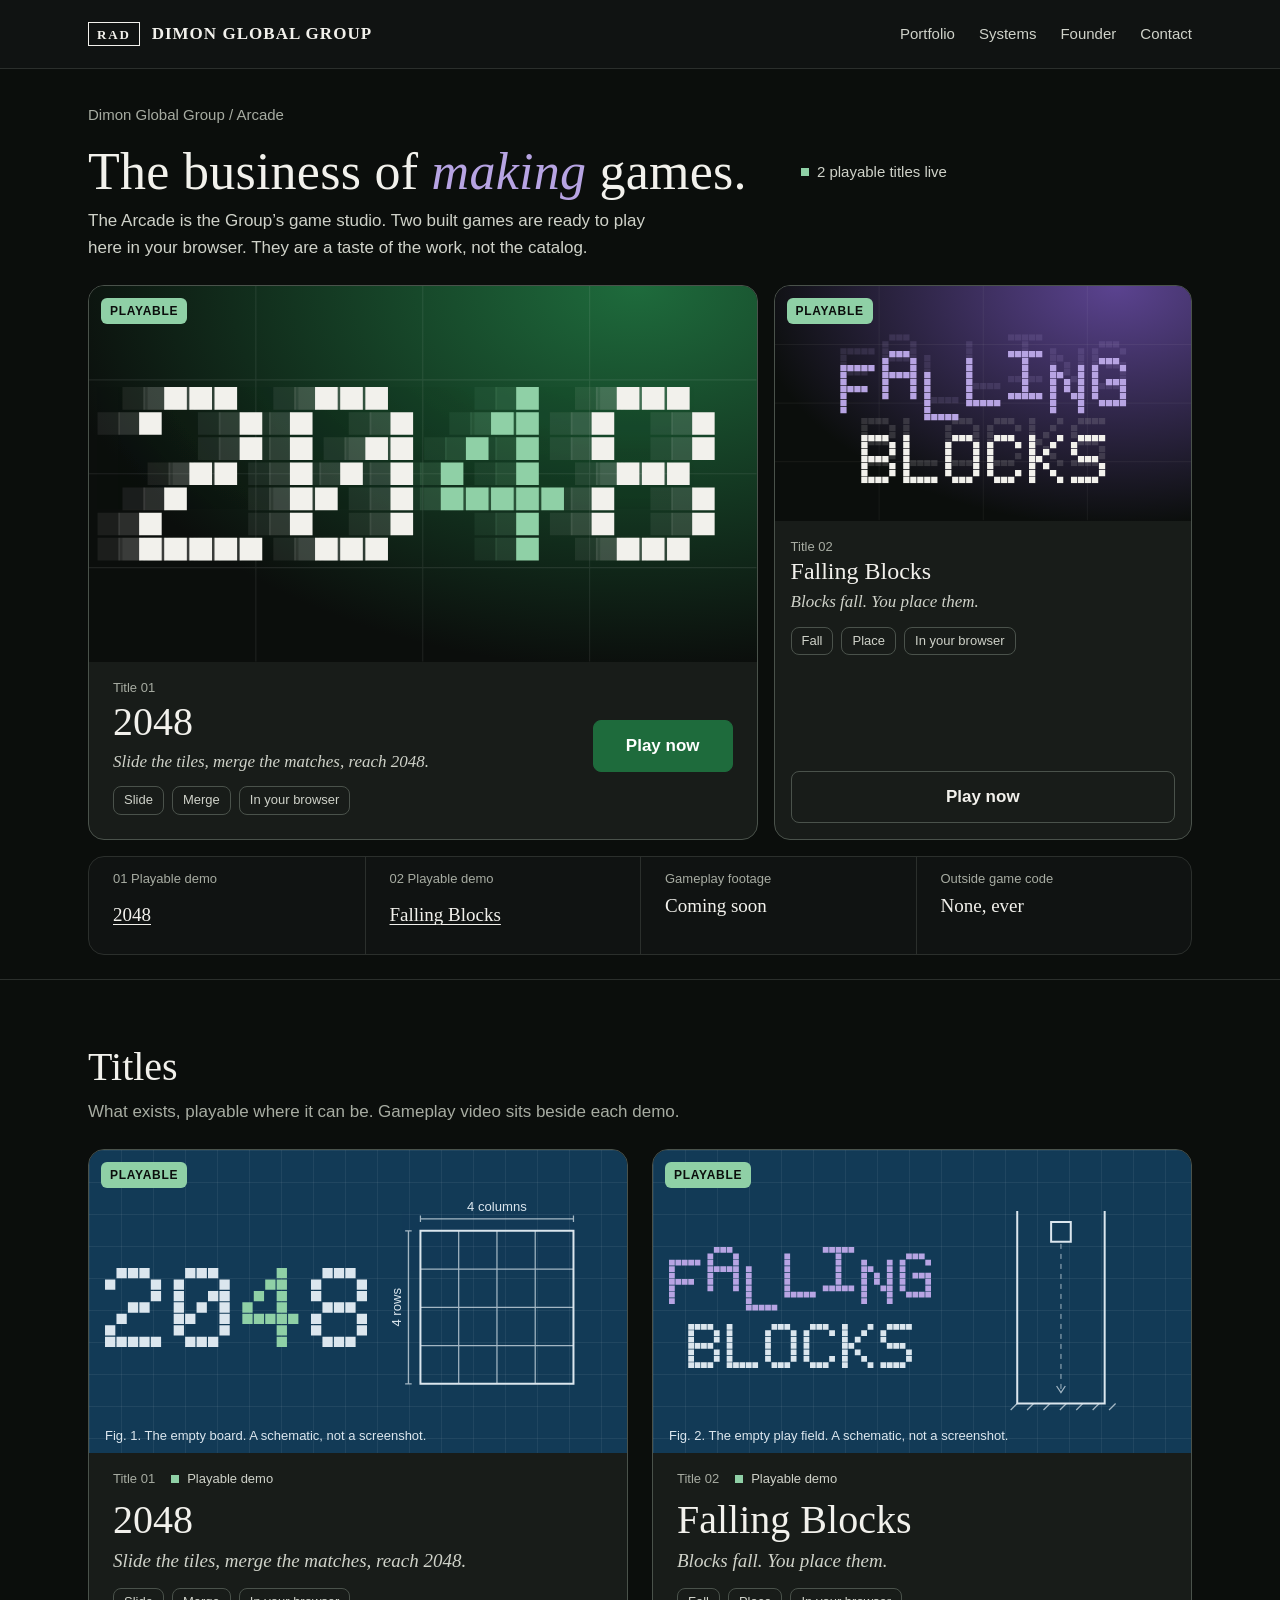
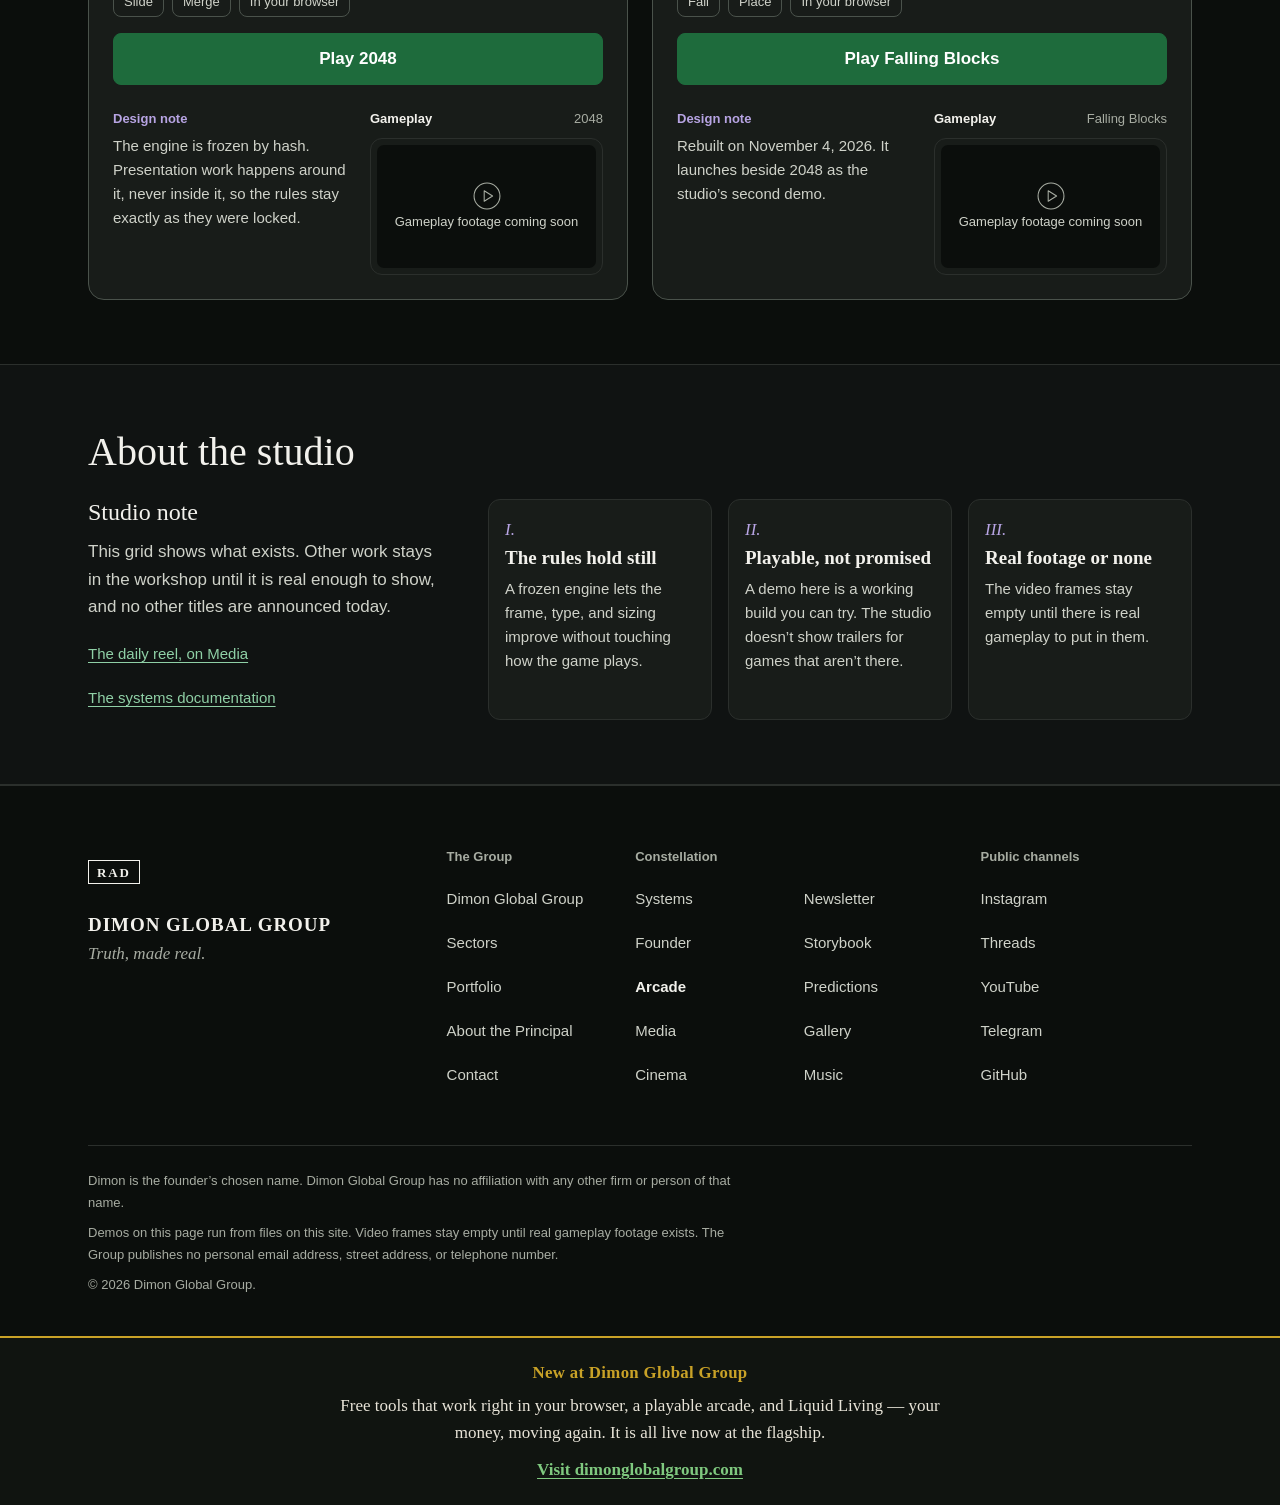
==== commit 3169989b: "Satellite flagship-standard pass 2026-11-24: referrer-policy meta, zero shipped HTML comments, flags" ====
--- a/dgg-arcade/index.html
+++ b/dgg-arcade/index.html
@@ -3,6 +3,7 @@
 <head>
 <meta charset="utf-8" />
 <meta name="viewport" content="width=device-width, initial-scale=1" />
+<meta name="referrer" content="strict-origin-when-cross-origin" />
 <meta name="description" content="The Arcade is the game studio of Dimon Global Group: the business of making games. Two built games are playable here, a taste of the work and not the catalog." />
 <link rel="canonical" href="https://dimonglobalgroup.github.io/dgg-arcade/" />
 <meta property="og:type" content="website" />
@@ -458,7 +459,7 @@
               <figure class="watch">
                 <figcaption class="watch-head"><b>Gameplay</b><span>2048</span></figcaption>
                 <div class="frame"><div class="frame-inner watch-screen" data-clip-slot="2048">
-                  <!-- Clip slot: replace the two lines below with a same-origin <video controls preload="none" src="..."></video> -->
+                  
                   <svg class="watch-glyph" viewBox="0 0 40 40" aria-hidden="true" focusable="false"><circle cx="20" cy="20" r="18.5" fill="none" stroke="currentColor" stroke-width="1.5" /><path d="M16 12.5v15L28 20z" fill="none" stroke="currentColor" stroke-width="1.5" stroke-linejoin="round" /></svg>
                   <p>Gameplay footage coming soon</p>
                 </div></div>
@@ -505,7 +506,7 @@
               <figure class="watch">
                 <figcaption class="watch-head"><b>Gameplay</b><span>Falling Blocks</span></figcaption>
                 <div class="frame"><div class="frame-inner watch-screen" data-clip-slot="falling-blocks">
-                  <!-- Clip slot: replace the two lines below with a same-origin <video controls preload="none" src="..."></video> -->
+                  
                   <svg class="watch-glyph" viewBox="0 0 40 40" aria-hidden="true" focusable="false"><circle cx="20" cy="20" r="18.5" fill="none" stroke="currentColor" stroke-width="1.5" /><path d="M16 12.5v15L28 20z" fill="none" stroke="currentColor" stroke-width="1.5" stroke-linejoin="round" /></svg>
                   <p>Gameplay footage coming soon</p>
                 </div></div>
@@ -639,5 +640,11 @@
   });
 })();
 </script>
+
+<div style="border-top:2px solid #c9a227;background:#101410;color:#e8e4d8;padding:22px 16px;text-align:center;font-family:Georgia,'Times New Roman',serif;">
+  <p style="margin:0 0 6px;font-size:1.05rem;letter-spacing:.02em;"><strong style="color:#c9a227;">New at Dimon Global Group</strong></p>
+  <p style="margin:0 auto 10px;max-width:640px;line-height:1.55;">Free tools that work right in your browser, a playable arcade, and Liquid Living &mdash; your money, moving again. It is all live now at the flagship.</p>
+  <p style="margin:0;"><a href="https://dimonglobalgroup.com" style="color:#7fc97f;font-weight:bold;text-decoration:underline;">Visit dimonglobalgroup.com</a></p>
+</div>
 </body>
 </html>
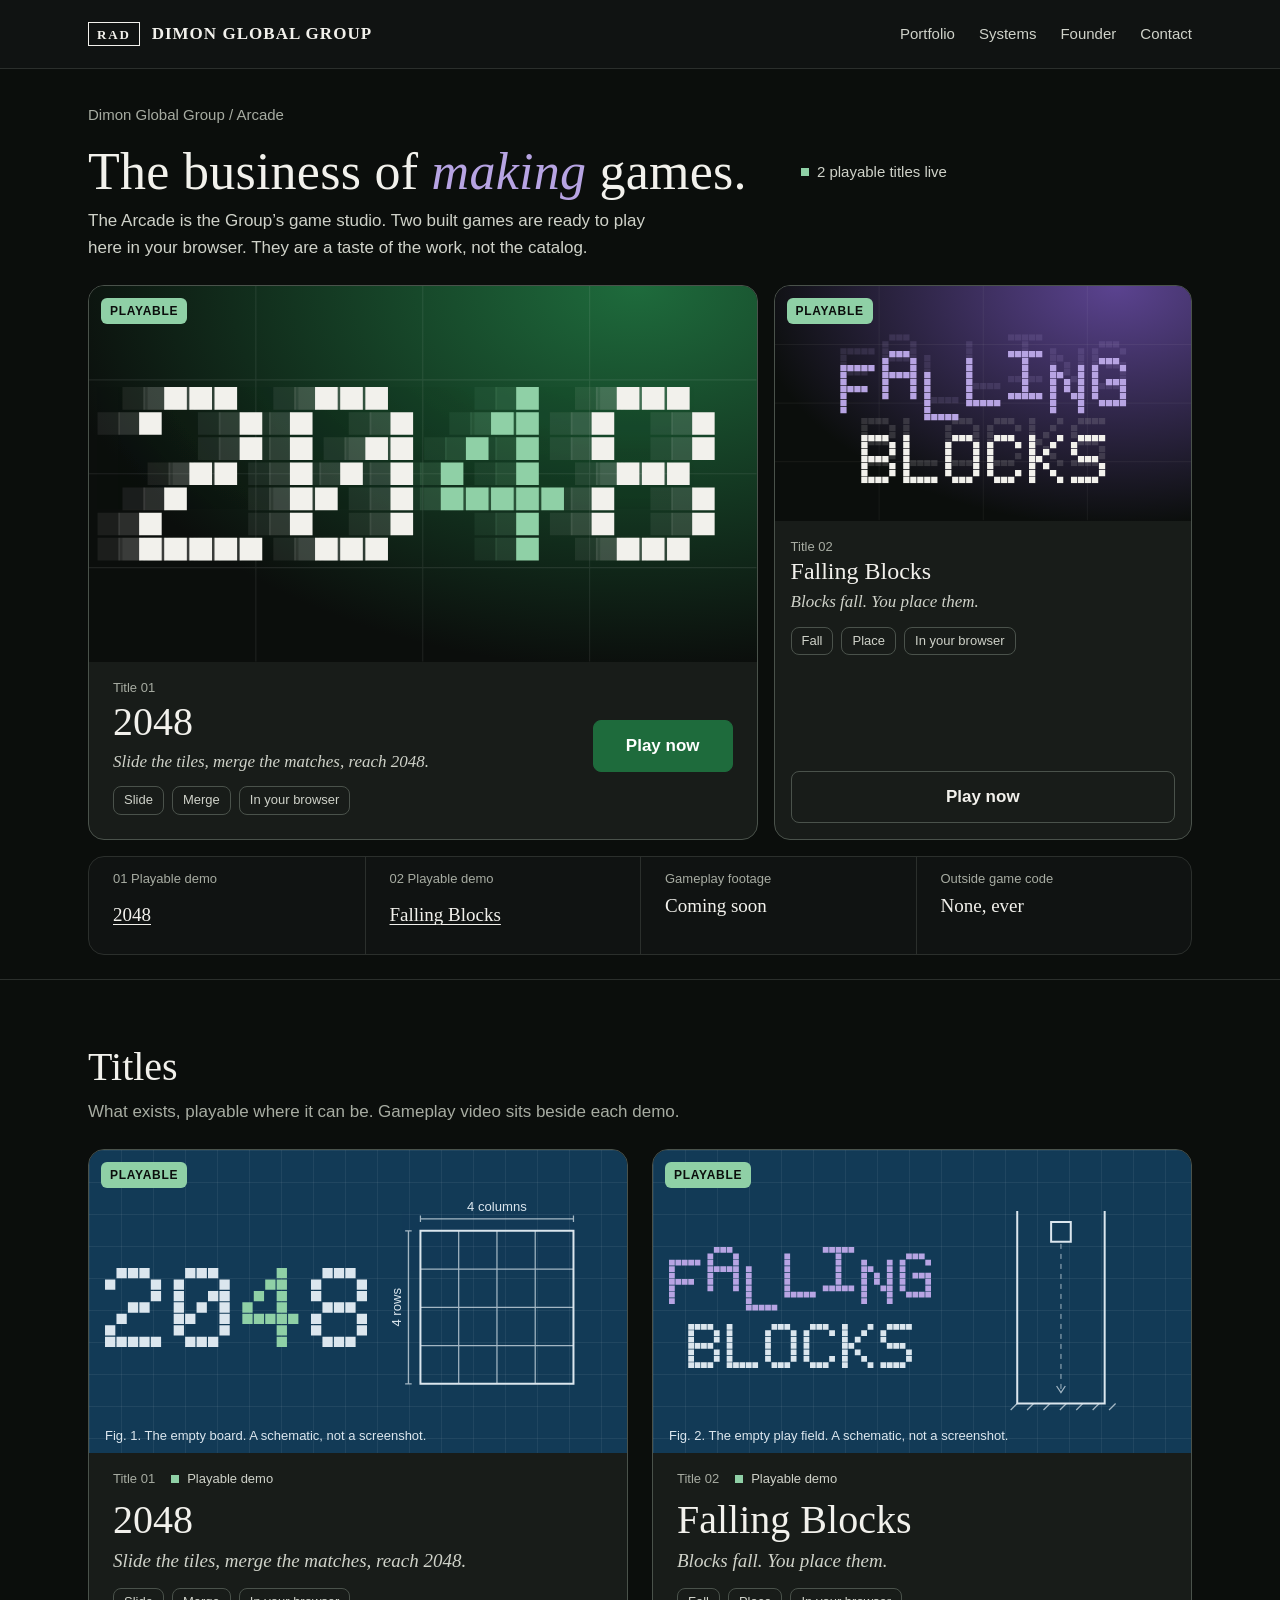
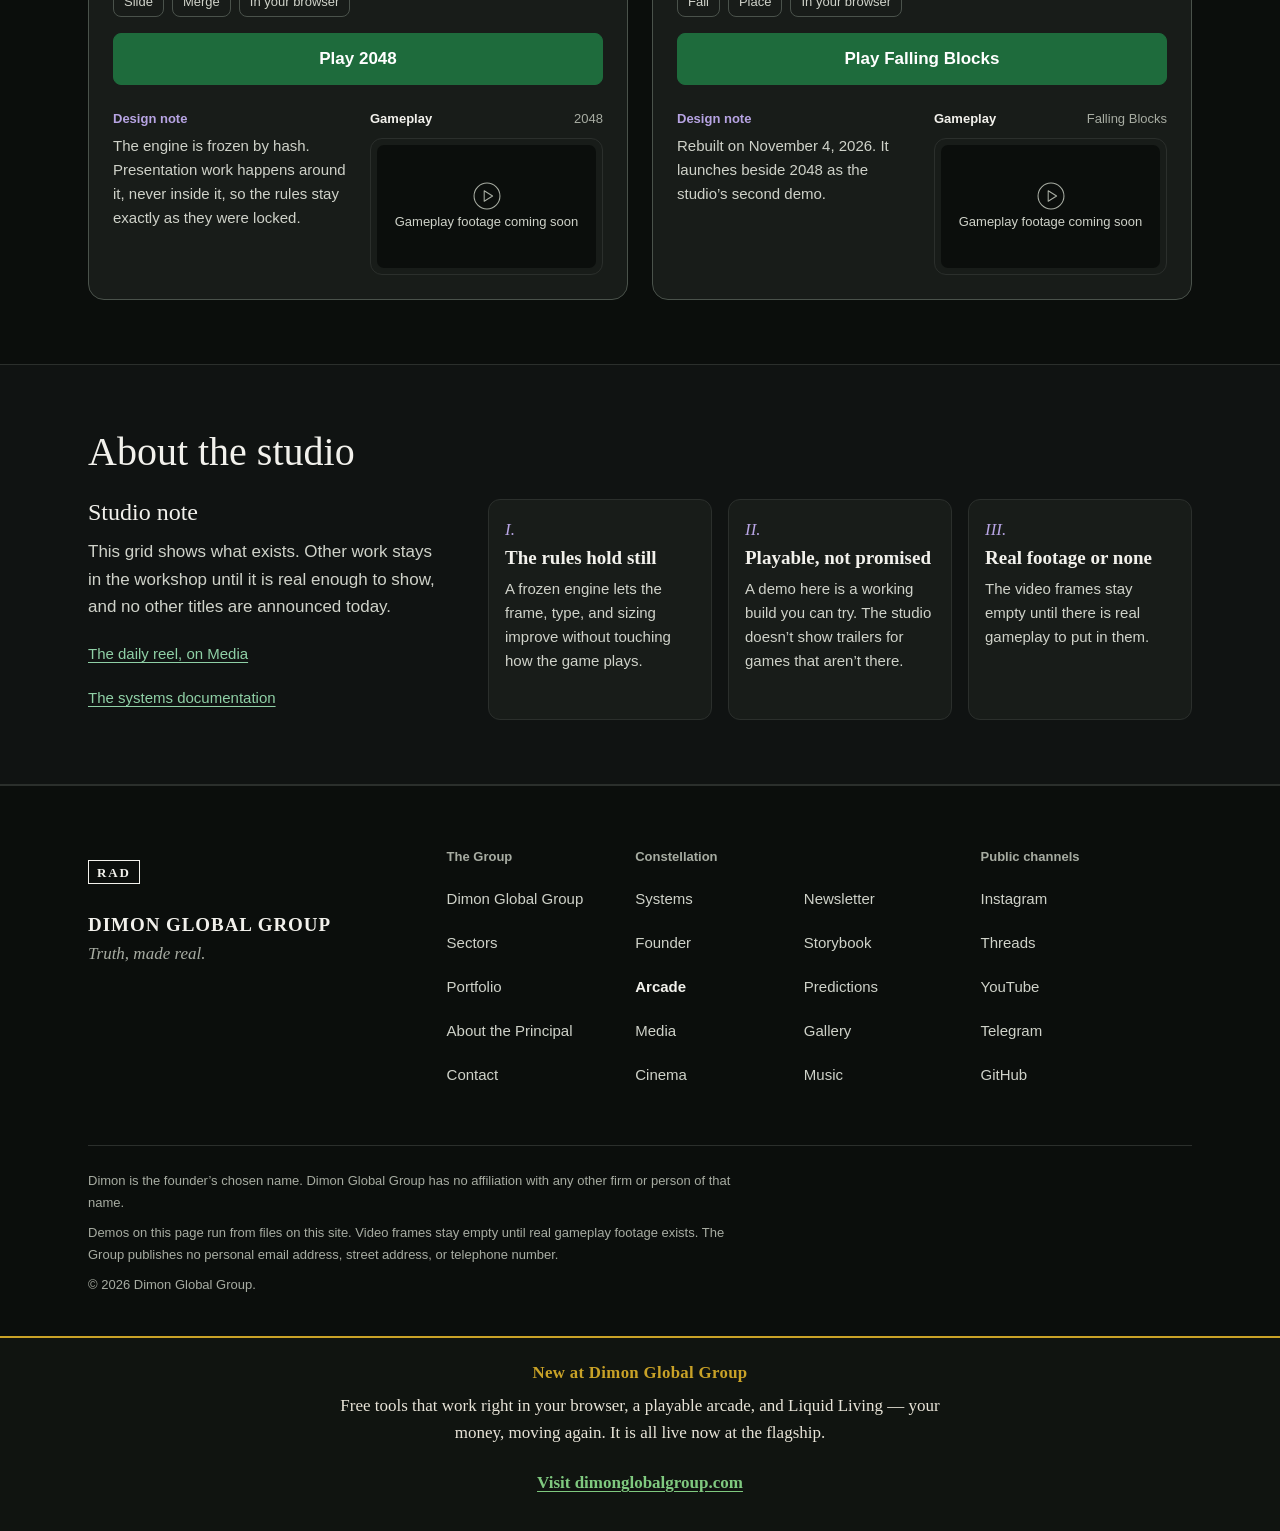
==== commit 96594ed5: "Fix tap targets: footer and standalone links get full 44px touch height" ====
--- a/dgg-arcade/index.html
+++ b/dgg-arcade/index.html
@@ -343,7 +343,7 @@
       <span class="brand-name">DIMON GLOBAL GROUP</span>
     </a>
     <nav class="nav" aria-label="Primary">
-      <a href="https://dimonglobalgroup.com/#portfolio">Portfolio</a>
+      <a href="https://dimonglobalgroup.com/#projects">Portfolio</a>
       <a href="https://dimonglobalgroup.github.io/">Systems</a>
       <a href="https://dimonglobalgroup.github.io/dgg-founder/">Founder</a>
       <a href="https://dimonglobalgroup.com/#contact">Contact</a>
@@ -552,9 +552,9 @@
           <h2>The Group</h2>
           <ul>
           <li><a href="https://dimonglobalgroup.com/">Dimon Global Group</a></li>
-          <li><a href="https://dimonglobalgroup.com/#sectors">Sectors</a></li>
-          <li><a href="https://dimonglobalgroup.com/#portfolio">Portfolio</a></li>
-          <li><a href="https://dimonglobalgroup.com/#about">About the Principal</a></li>
+          <li><a href="https://dimonglobalgroup.com/#projects">Sectors</a></li>
+          <li><a href="https://dimonglobalgroup.com/#projects">Portfolio</a></li>
+          <li><a href="https://dimonglobalgroup.com/#who-i-am">About the Principal</a></li>
           <li><a href="https://dimonglobalgroup.com/#contact">Contact</a></li>
           </ul>
         </div>
@@ -644,7 +644,7 @@
 <div style="border-top:2px solid #c9a227;background:#101410;color:#e8e4d8;padding:22px 16px;text-align:center;font-family:Georgia,'Times New Roman',serif;">
   <p style="margin:0 0 6px;font-size:1.05rem;letter-spacing:.02em;"><strong style="color:#c9a227;">New at Dimon Global Group</strong></p>
   <p style="margin:0 auto 10px;max-width:640px;line-height:1.55;">Free tools that work right in your browser, a playable arcade, and Liquid Living &mdash; your money, moving again. It is all live now at the flagship.</p>
-  <p style="margin:0;"><a href="https://dimonglobalgroup.com" style="color:#7fc97f;font-weight:bold;text-decoration:underline;">Visit dimonglobalgroup.com</a></p>
+  <p style="margin:0;"><a href="https://dimonglobalgroup.com" style="color:#7fc97f;font-weight:bold;text-decoration:underline;display:inline-block;padding:13px 12px;">Visit dimonglobalgroup.com</a></p>
 </div>
 </body>
 </html>
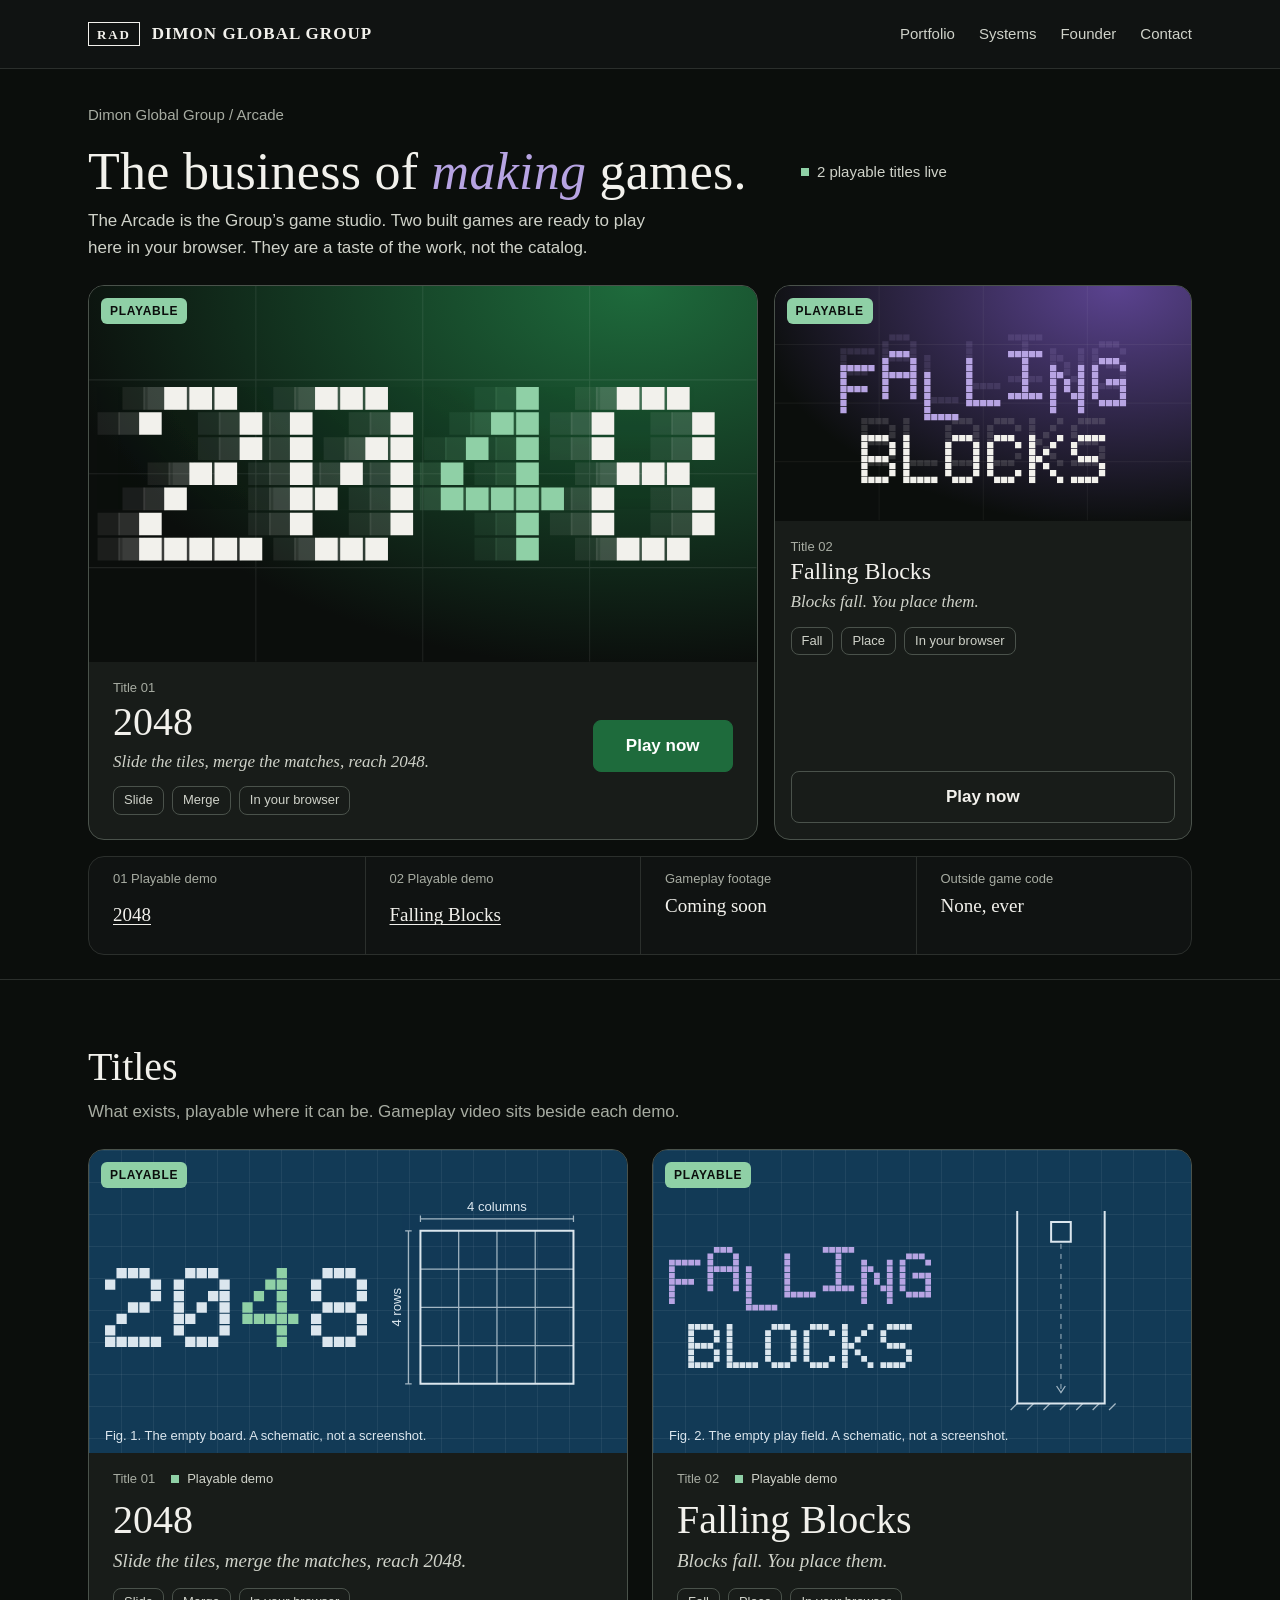
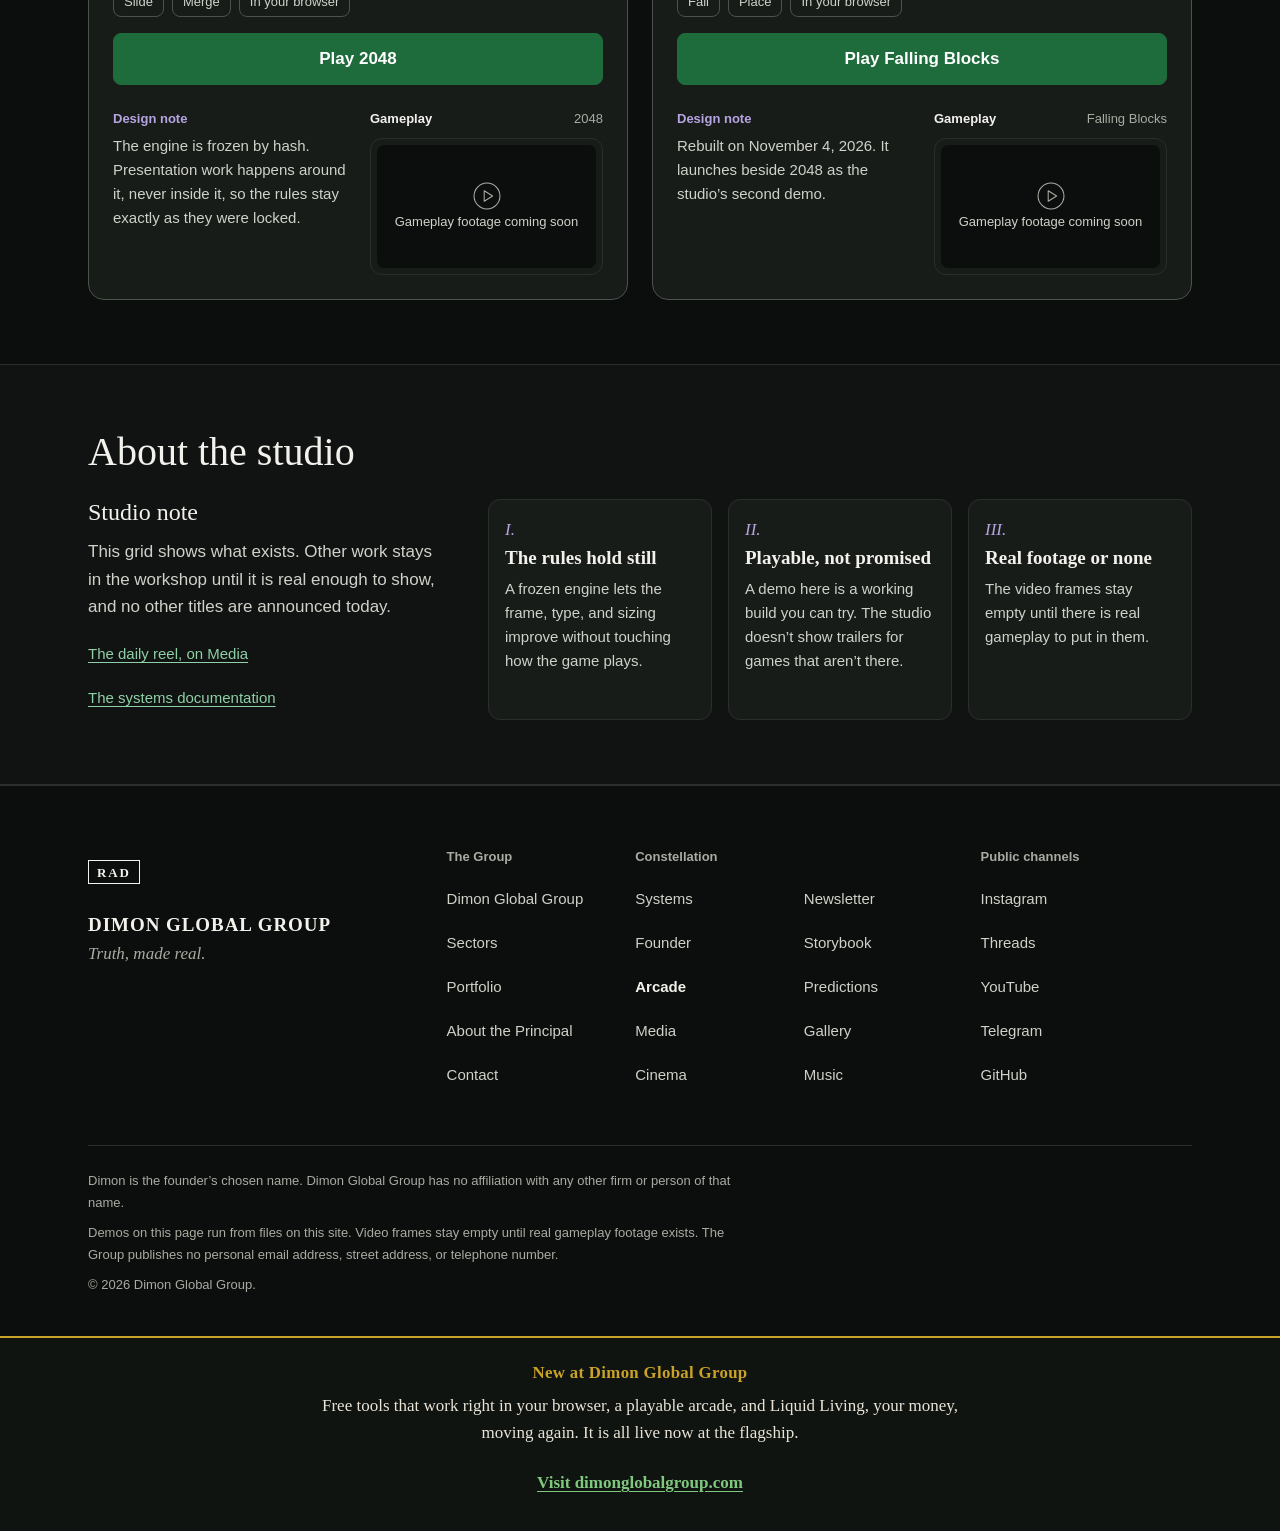
==== commit e0ff8926: "Copy sweep: remove em dashes from satellite page copy (brand no-em-dash rule)" ====
--- a/dgg-arcade/index.html
+++ b/dgg-arcade/index.html
@@ -8,16 +8,16 @@
 <link rel="canonical" href="https://dimonglobalgroup.github.io/dgg-arcade/" />
 <meta property="og:type" content="website" />
 <meta property="og:site_name" content="Dimon Global Group" />
-<meta property="og:title" content="Arcade — Dimon Global Group" />
+<meta property="og:title" content="Arcade, Dimon Global Group" />
 <meta property="og:description" content="The Arcade is the game studio of Dimon Global Group: the business of making games. Two built games are playable here, a taste of the work and not the catalog." />
 <meta property="og:url" content="https://dimonglobalgroup.github.io/dgg-arcade/" />
 <meta name="twitter:card" content="summary" />
-<meta name="twitter:title" content="Arcade — Dimon Global Group" />
+<meta name="twitter:title" content="Arcade, Dimon Global Group" />
 <meta name="twitter:description" content="The Arcade is the game studio of Dimon Global Group: the business of making games. Two built games are playable here, a taste of the work and not the catalog." />
 <script type="application/ld+json">
-{"@context": "https://schema.org", "@type": "WebPage", "name": "Arcade — Dimon Global Group", "url": "https://dimonglobalgroup.github.io/dgg-arcade/", "description": "The Arcade is the game studio of Dimon Global Group: the business of making games. Two built games are playable here, a taste of the work and not the catalog.", "isPartOf": {"@type": "WebSite", "name": "Dimon Global Group", "url": "https://dimonglobalgroup.com/"}, "publisher": {"@type": "Organization", "name": "Dimon Global Group", "url": "https://dimonglobalgroup.com/"}}
+{"@context": "https://schema.org", "@type": "WebPage", "name": "Arcade, Dimon Global Group", "url": "https://dimonglobalgroup.github.io/dgg-arcade/", "description": "The Arcade is the game studio of Dimon Global Group: the business of making games. Two built games are playable here, a taste of the work and not the catalog.", "isPartOf": {"@type": "WebSite", "name": "Dimon Global Group", "url": "https://dimonglobalgroup.com/"}, "publisher": {"@type": "Organization", "name": "Dimon Global Group", "url": "https://dimonglobalgroup.com/"}}
 </script>
-<title>Arcade — Dimon Global Group</title>
+<title>Arcade, Dimon Global Group</title>
 <meta name="theme-color" content="#101312" />
 <link rel="icon" href="data:image/svg+xml,%3Csvg xmlns='http://www.w3.org/2000/svg' viewBox='0 0 64 64'%3E%3Crect width='64' height='64' fill='%23101312'/%3E%3Ctext x='32' y='43' font-family='Georgia,serif' font-size='32' fill='%23f2f1ec' text-anchor='middle'%3ED%3C/text%3E%3C/svg%3E" />
 <style>
@@ -313,7 +313,7 @@
 }
 </style>
 <style>
-/* ==== ESTATE RESPONSIVE STANDARD v1 — 2026-11-10 ====
+/* ==== ESTATE RESPONSIVE STANDARD v1, 2026-11-10 ====
    Phone-first touch layer for the whole public estate (Robert's order,
    Nov 10 2026: every public page adapts to phone, tablet, and desktop).
    Additive only: every rule sits inside the small-screen query below,
@@ -643,7 +643,7 @@
 
 <div style="border-top:2px solid #c9a227;background:#101410;color:#e8e4d8;padding:22px 16px;text-align:center;font-family:Georgia,'Times New Roman',serif;">
   <p style="margin:0 0 6px;font-size:1.05rem;letter-spacing:.02em;"><strong style="color:#c9a227;">New at Dimon Global Group</strong></p>
-  <p style="margin:0 auto 10px;max-width:640px;line-height:1.55;">Free tools that work right in your browser, a playable arcade, and Liquid Living &mdash; your money, moving again. It is all live now at the flagship.</p>
+  <p style="margin:0 auto 10px;max-width:640px;line-height:1.55;">Free tools that work right in your browser, a playable arcade, and Liquid Living, your money, moving again. It is all live now at the flagship.</p>
   <p style="margin:0;"><a href="https://dimonglobalgroup.com" style="color:#7fc97f;font-weight:bold;text-decoration:underline;display:inline-block;padding:13px 12px;">Visit dimonglobalgroup.com</a></p>
 </div>
 </body>
